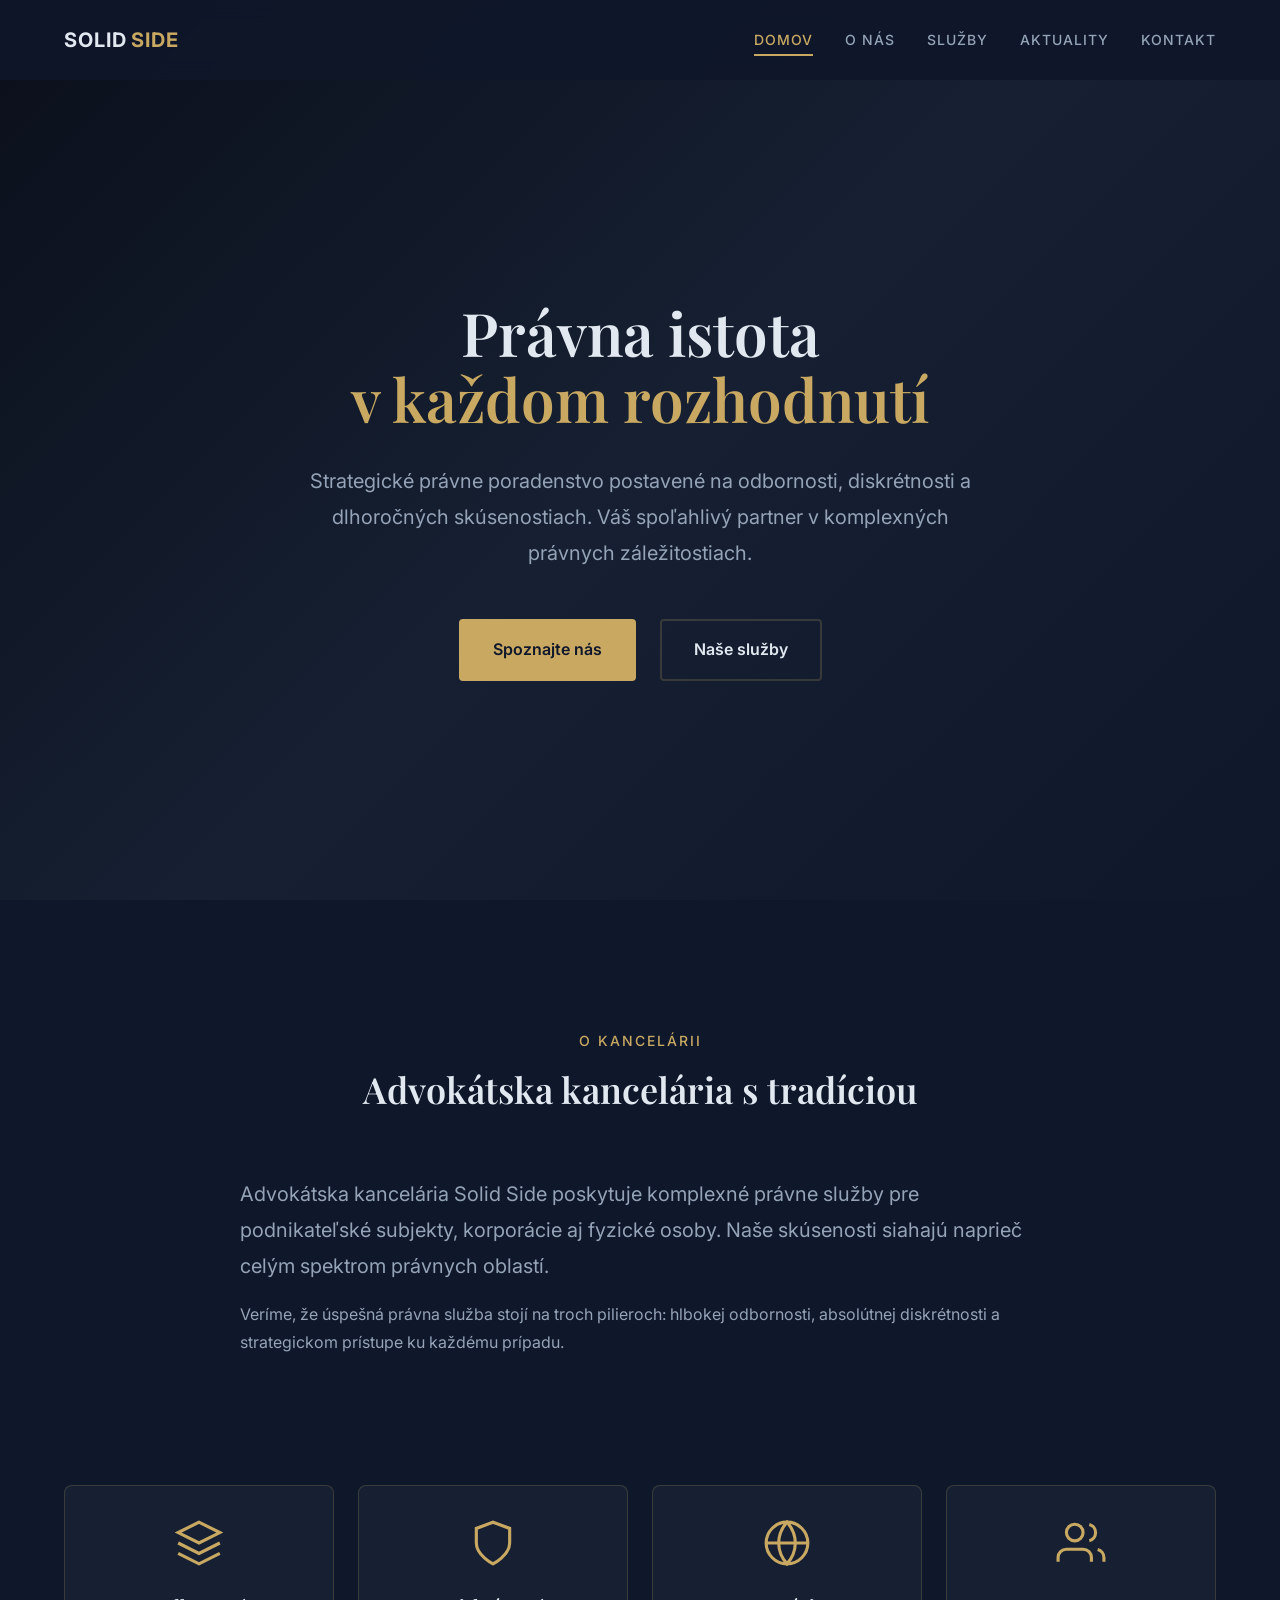
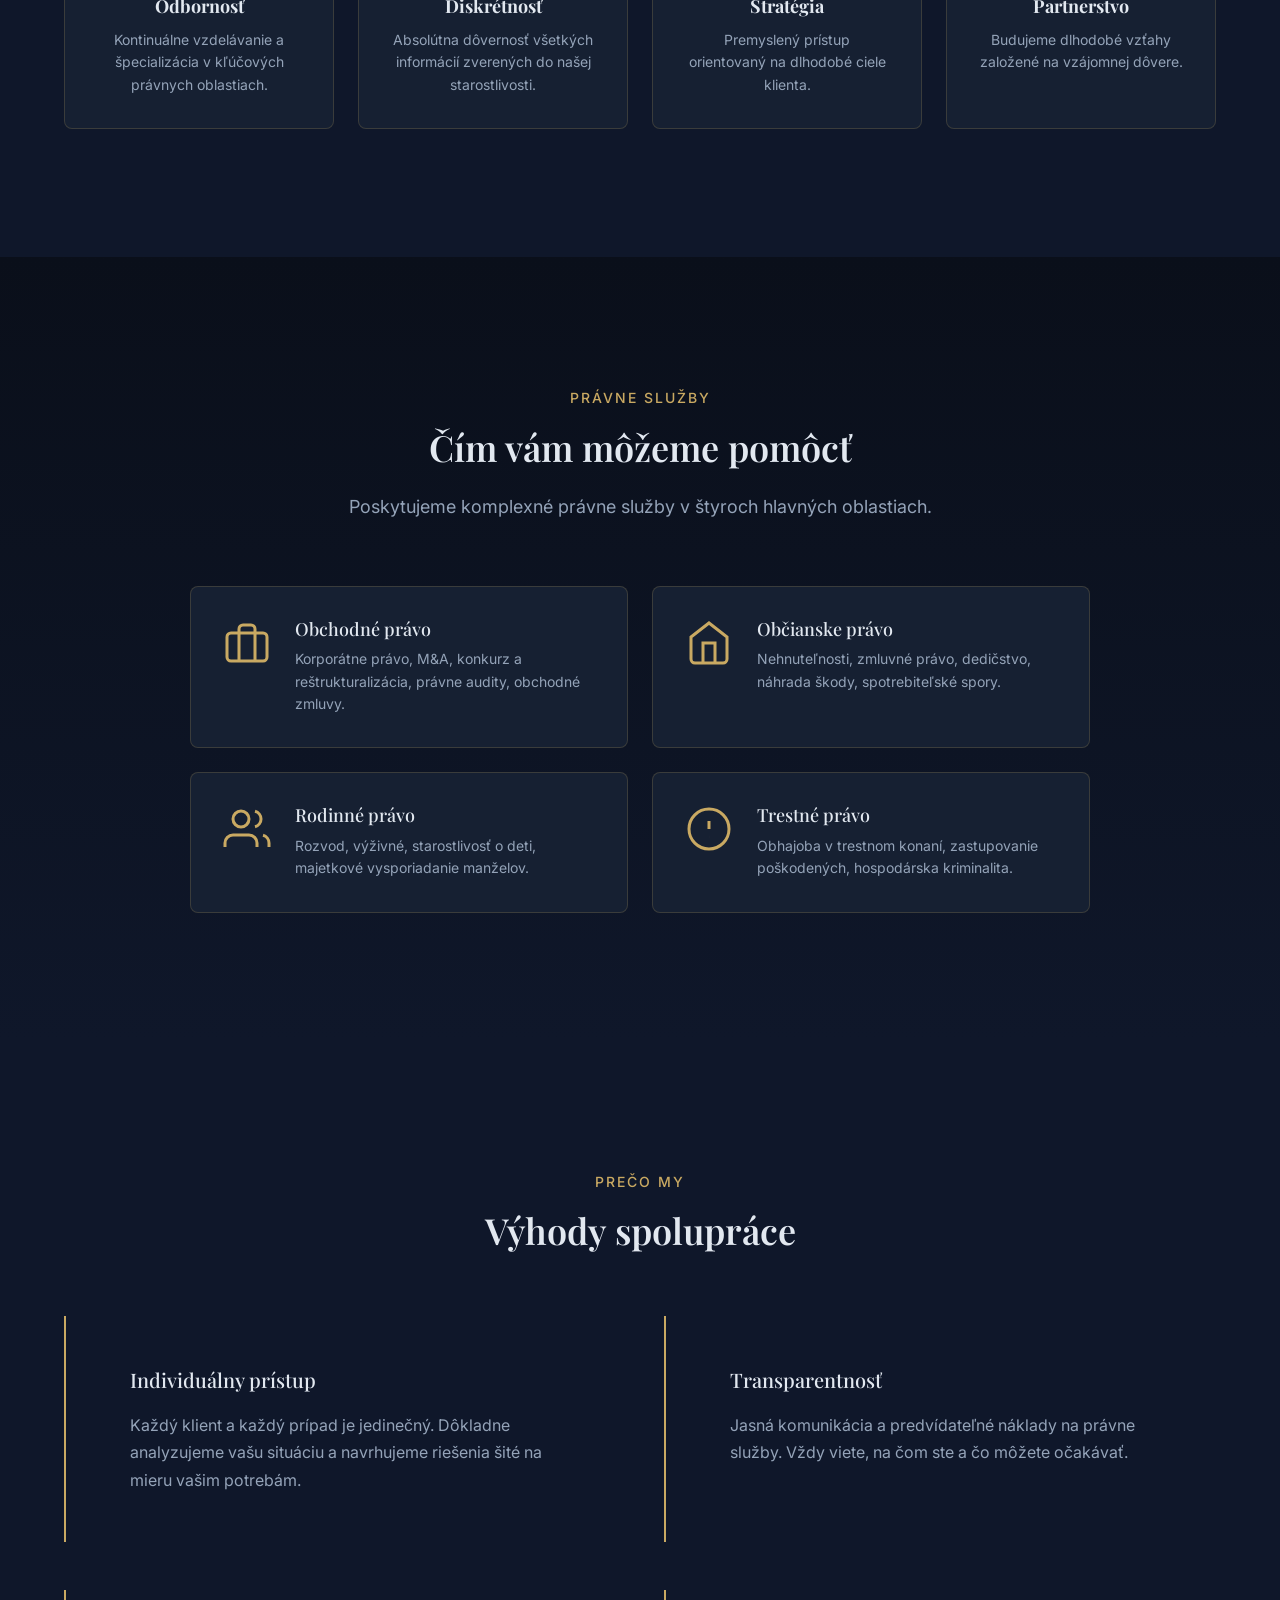
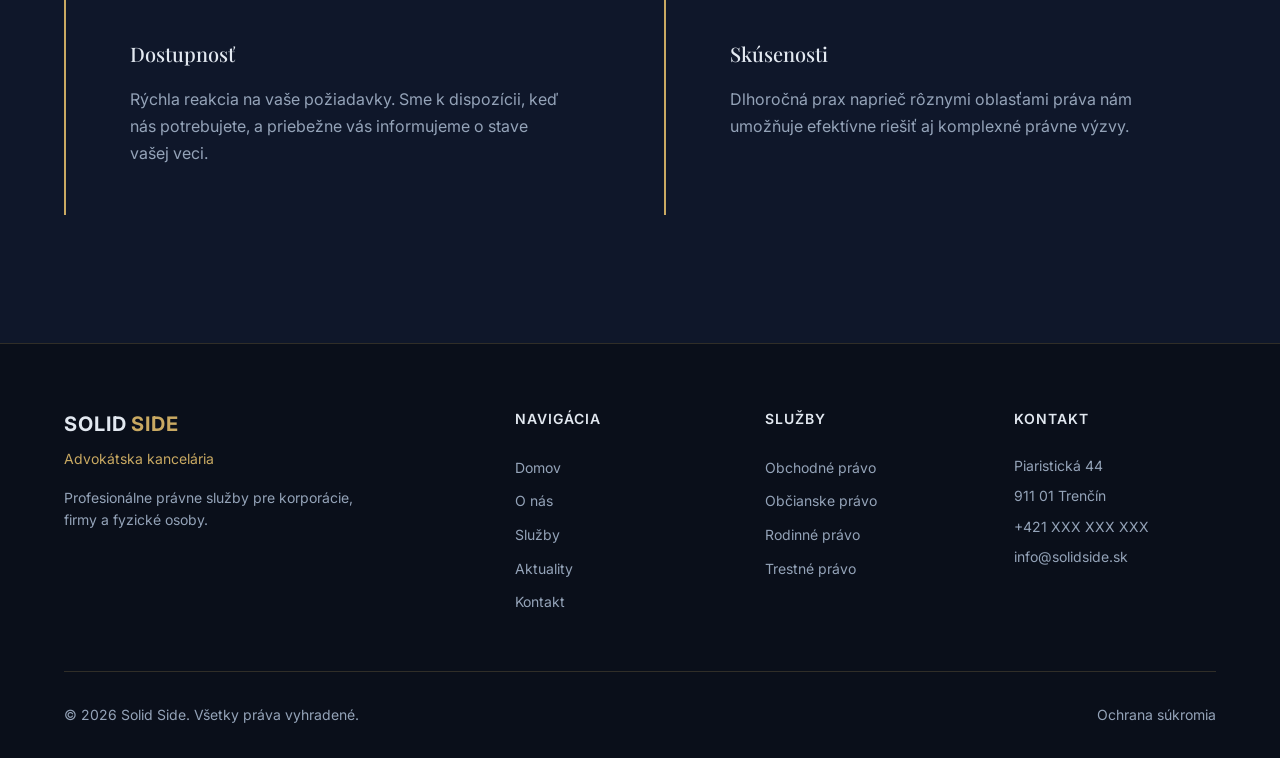
==== sk/index.html @ 6494436d "popis zmeny" ====
<!DOCTYPE html>
<html lang="sk">
<head>
    <meta charset="UTF-8">
    <meta name="viewport" content="width=device-width, initial-scale=1.0">
    <meta name="description" content="Solid Side - Advokátska kancelária v Trenčíne. Komplexné právne služby pre korporácie, firmy a fyzické osoby.">
    <meta name="keywords" content="advokát Trenčín, advokátska kancelária, právne služby, korporátne právo, obchodné právo">
    <title>Solid Side | Advokátska kancelária Trenčín</title>
    
    <link rel="preconnect" href="https://fonts.googleapis.com">
    <link rel="preconnect" href="https://fonts.gstatic.com" crossorigin>
    <link href="https://fonts.googleapis.com/css2?family=Inter:wght@300;400;500;600;700&family=Playfair+Display:wght@400;500;600;700&display=swap" rel="stylesheet">
    <link rel="stylesheet" href="../style.css">
</head>
<body>
    <!-- HEADER -->
    <header class="header" id="header">
        <nav class="nav container">
            <a href="index.html" class="nav__logo">
                <span class="logo__text">SOLID</span>
                <span class="logo__text logo__text--accent">SIDE</span>
            </a>
            
            <ul class="nav__menu" id="nav-menu">
                <li class="nav__item"><a href="index.html" class="nav__link active">Domov</a></li>
                <li class="nav__item"><a href="o-nas.html" class="nav__link">O nás</a></li>
                <li class="nav__item"><a href="sluzby.html" class="nav__link">Služby</a></li>
                <li class="nav__item"><a href="aktuality.html" class="nav__link">Aktuality</a></li>
                <li class="nav__item"><a href="kontakt.html" class="nav__link">Kontakt</a></li>
            </ul>
            
            <div class="nav__toggle" id="nav-toggle">
                <span class="nav__toggle-line"></span>
                <span class="nav__toggle-line"></span>
                <span class="nav__toggle-line"></span>
            </div>
        </nav>
    </header>

    <!-- HERO -->
    <section class="hero">
        <div class="hero__background"></div>
        <div class="hero__content container">
            <div class="fade-in">
                <h1 class="hero__title">
                    <span class="hero__title-line">Právna istota</span>
                    <span class="hero__title-line hero__title-line--accent">v každom rozhodnutí</span>
                </h1>
                <p class="hero__subtitle">
                    Strategické právne poradenstvo postavené na odbornosti, diskrétnosti a dlhoročných skúsenostiach. Váš spoľahlivý partner v komplexných právnych záležitostiach.
                </p>
                <div class="hero__cta">
                    <a href="o-nas.html" class="btn btn--primary">Spoznajte nás</a>
                    <a href="sluzby.html" class="btn btn--outline">Naše služby</a>
                </div>
            </div>
        </div>
    </section>

    <!-- O NÁS - KRÁTKO -->
    <section class="section">
        <div class="container">
            <div class="section__header fade-in">
                <span class="section__label">O kancelárii</span>
                <h2 class="section__title">Advokátska kancelária s tradíciou</h2>
            </div>
            
            <div class="about-intro__content">
                <div class="about-intro__text fade-in">
                    <p class="about-intro__lead">
                        Advokátska kancelária Solid Side poskytuje komplexné právne služby pre podnikateľské subjekty, korporácie aj fyzické osoby. Naše skúsenosti siahajú naprieč celým spektrom právnych oblastí.
                    </p>
                    <p>
                        Veríme, že úspešná právna služba stojí na troch pilieroch: hlbokej odbornosti, absolútnej diskrétnosti a strategickom prístupe ku každému prípadu.
                    </p>
                </div>
                
                <div class="about-intro__values fade-in">
                    <div class="value-card">
                        <div class="value-card__icon">
                            <svg xmlns="http://www.w3.org/2000/svg" viewBox="0 0 24 24" fill="none" stroke="currentColor" stroke-width="1.5">
                                <path d="M12 2L2 7l10 5 10-5-10-5zM2 17l10 5 10-5M2 12l10 5 10-5"/>
                            </svg>
                        </div>
                        <h3 class="value-card__title">Odbornosť</h3>
                        <p class="value-card__text">Kontinuálne vzdelávanie a špecializácia v kľúčových právnych oblastiach.</p>
                    </div>
                    
                    <div class="value-card">
                        <div class="value-card__icon">
                            <svg xmlns="http://www.w3.org/2000/svg" viewBox="0 0 24 24" fill="none" stroke="currentColor" stroke-width="1.5">
                                <path d="M12 22s8-4 8-10V5l-8-3-8 3v7c0 6 8 10 8 10z"/>
                            </svg>
                        </div>
                        <h3 class="value-card__title">Diskrétnosť</h3>
                        <p class="value-card__text">Absolútna dôvernosť všetkých informácií zverených do našej starostlivosti.</p>
                    </div>
                    
                    <div class="value-card">
                        <div class="value-card__icon">
                            <svg xmlns="http://www.w3.org/2000/svg" viewBox="0 0 24 24" fill="none" stroke="currentColor" stroke-width="1.5">
                                <circle cx="12" cy="12" r="10"/>
                                <path d="M2 12h20M12 2a15.3 15.3 0 0 1 4 10 15.3 15.3 0 0 1-4 10 15.3 15.3 0 0 1-4-10 15.3 15.3 0 0 1 4-10z"/>
                            </svg>
                        </div>
                        <h3 class="value-card__title">Stratégia</h3>
                        <p class="value-card__text">Premyslený prístup orientovaný na dlhodobé ciele klienta.</p>
                    </div>
                    
                    <div class="value-card">
                        <div class="value-card__icon">
                            <svg xmlns="http://www.w3.org/2000/svg" viewBox="0 0 24 24" fill="none" stroke="currentColor" stroke-width="1.5">
                                <path d="M17 21v-2a4 4 0 0 0-4-4H5a4 4 0 0 0-4 4v2"/>
                                <circle cx="9" cy="7" r="4"/>
                                <path d="M23 21v-2a4 4 0 0 0-3-3.87M16 3.13a4 4 0 0 1 0 7.75"/>
                            </svg>
                        </div>
                        <h3 class="value-card__title">Partnerstvo</h3>
                        <p class="value-card__text">Budujeme dlhodobé vzťahy založené na vzájomnej dôvere.</p>
                    </div>
                </div>
            </div>
        </div>
    </section>

    <!-- SLUŽBY - PREHĽAD -->
    <section class="section section--dark">
        <div class="container">
            <div class="section__header fade-in">
                <span class="section__label">Právne služby</span>
                <h2 class="section__title">Čím vám môžeme pomôcť</h2>
                <p class="section__description">Poskytujeme komplexné právne služby v štyroch hlavných oblastiach.</p>
            </div>
            
            <div class="services-overview__grid fade-in">
                <a href="sluzby.html" class="service-overview-card">
                    <div class="service-overview-card__icon">
                        <svg xmlns="http://www.w3.org/2000/svg" viewBox="0 0 24 24" fill="none" stroke="currentColor" stroke-width="1.5">
                            <rect x="2" y="7" width="20" height="14" rx="2" ry="2"/>
                            <path d="M16 21V5a2 2 0 0 0-2-2h-4a2 2 0 0 0-2 2v16"/>
                        </svg>
                    </div>
                    <div>
                        <h3 class="service-overview-card__title">Obchodné právo</h3>
                        <p class="service-overview-card__text">Korporátne právo, M&A, konkurz a reštrukturalizácia, právne audity, obchodné zmluvy.</p>
                    </div>
                </a>
                
                <a href="sluzby.html" class="service-overview-card">
                    <div class="service-overview-card__icon">
                        <svg xmlns="http://www.w3.org/2000/svg" viewBox="0 0 24 24" fill="none" stroke="currentColor" stroke-width="1.5">
                            <path d="M3 9l9-7 9 7v11a2 2 0 0 1-2 2H5a2 2 0 0 1-2-2z"/>
                            <polyline points="9,22 9,12 15,12 15,22"/>
                        </svg>
                    </div>
                    <div>
                        <h3 class="service-overview-card__title">Občianske právo</h3>
                        <p class="service-overview-card__text">Nehnuteľnosti, zmluvné právo, dedičstvo, náhrada škody, spotrebiteľské spory.</p>
                    </div>
                </a>
                
                <a href="sluzby.html" class="service-overview-card">
                    <div class="service-overview-card__icon">
                        <svg xmlns="http://www.w3.org/2000/svg" viewBox="0 0 24 24" fill="none" stroke="currentColor" stroke-width="1.5">
                            <path d="M17 21v-2a4 4 0 0 0-4-4H5a4 4 0 0 0-4 4v2"/>
                            <circle cx="9" cy="7" r="4"/>
                            <path d="M23 21v-2a4 4 0 0 0-3-3.87M16 3.13a4 4 0 0 1 0 7.75"/>
                        </svg>
                    </div>
                    <div>
                        <h3 class="service-overview-card__title">Rodinné právo</h3>
                        <p class="service-overview-card__text">Rozvod, výživné, starostlivosť o deti, majetkové vysporiadanie manželov.</p>
                    </div>
                </a>
                
                <a href="sluzby.html" class="service-overview-card">
                    <div class="service-overview-card__icon">
                        <svg xmlns="http://www.w3.org/2000/svg" viewBox="0 0 24 24" fill="none" stroke="currentColor" stroke-width="1.5">
                            <circle cx="12" cy="12" r="10"/>
                            <line x1="12" y1="8" x2="12" y2="12"/>
                            <line x1="12" y1="16" x2="12.01" y2="16"/>
                        </svg>
                    </div>
                    <div>
                        <h3 class="service-overview-card__title">Trestné právo</h3>
                        <p class="service-overview-card__text">Obhajoba v trestnom konaní, zastupovanie poškodených, hospodárska kriminalita.</p>
                    </div>
                </a>
            </div>
        </div>
    </section>

    <!-- VÝHODY -->
    <section class="section">
        <div class="container">
            <div class="section__header fade-in">
                <span class="section__label">Prečo my</span>
                <h2 class="section__title">Výhody spolupráce</h2>
            </div>
            
            <div class="benefits__grid fade-in">
                <div class="benefit-item">
                    <h3 class="benefit-item__title">Individuálny prístup</h3>
                    <p class="benefit-item__text">Každý klient a každý prípad je jedinečný. Dôkladne analyzujeme vašu situáciu a navrhujeme riešenia šité na mieru vašim potrebám.</p>
                </div>
                
                <div class="benefit-item">
                    <h3 class="benefit-item__title">Transparentnosť</h3>
                    <p class="benefit-item__text">Jasná komunikácia a predvídateľné náklady na právne služby. Vždy viete, na čom ste a čo môžete očakávať.</p>
                </div>
                
                <div class="benefit-item">
                    <h3 class="benefit-item__title">Dostupnosť</h3>
                    <p class="benefit-item__text">Rýchla reakcia na vaše požiadavky. Sme k dispozícii, keď nás potrebujete, a priebežne vás informujeme o stave vašej veci.</p>
                </div>
                
                <div class="benefit-item">
                    <h3 class="benefit-item__title">Skúsenosti</h3>
                    <p class="benefit-item__text">Dlhoročná prax naprieč rôznymi oblasťami práva nám umožňuje efektívne riešiť aj komplexné právne výzvy.</p>
                </div>
            </div>
        </div>
    </section>

    <!-- FOOTER -->
    <footer class="footer">
        <div class="container">
            <div class="footer__content">
                <div class="footer__brand">
                    <a href="index.html" class="footer__logo">
                        <span class="logo__text">SOLID</span>
                        <span class="logo__text logo__text--accent">SIDE</span>
                    </a>
                    <p class="footer__tagline">Advokátska kancelária</p>
                    <p class="footer__description">Profesionálne právne služby pre korporácie, firmy a fyzické osoby.</p>
                </div>
                
                <div class="footer__links">
                    <h4 class="footer__title">Navigácia</h4>
                    <ul class="footer__menu">
                        <li><a href="index.html">Domov</a></li>
                        <li><a href="o-nas.html">O nás</a></li>
                        <li><a href="sluzby.html">Služby</a></li>
                        <li><a href="aktuality.html">Aktuality</a></li>
                        <li><a href="kontakt.html">Kontakt</a></li>
                    </ul>
                </div>
                
                <div class="footer__links">
                    <h4 class="footer__title">Služby</h4>
                    <ul class="footer__menu">
                        <li><a href="sluzby.html">Obchodné právo</a></li>
                        <li><a href="sluzby.html">Občianske právo</a></li>
                        <li><a href="sluzby.html">Rodinné právo</a></li>
                        <li><a href="sluzby.html">Trestné právo</a></li>
                    </ul>
                </div>
                
                <div class="footer__contact">
                    <h4 class="footer__title">Kontakt</h4>
                    <p>Piaristická 44</p>
                    <p>911 01 Trenčín</p>
                    <p><a href="tel:+421XXXXXXXXX">+421 XXX XXX XXX</a></p>
                    <p><a href="mailto:info@solidside.sk">info@solidside.sk</a></p>
                </div>
            </div>
            
            <div class="footer__bottom">
                <p class="footer__copyright">&copy; <span id="current-year"></span> Solid Side. Všetky práva vyhradené.</p>
                <div class="footer__legal">
                    <a href="#">Ochrana súkromia</a>
                </div>
            </div>
        </div>
    </footer>

    <!-- BACK TO TOP -->
    <button class="back-to-top" id="back-to-top" aria-label="Späť na začiatok">
        <svg xmlns="http://www.w3.org/2000/svg" viewBox="0 0 24 24" fill="none" stroke="currentColor" stroke-width="2">
            <polyline points="18,15 12,9 6,15"/>
        </svg>
    </button>

    <script src="../script.js"></script>
</body>
</html>
---- style.css ----
/* ========================================
   SOLID SIDE - ADVOKÁTSKA KANCELÁRIA
   Hlavný stylesheet
   ======================================== */

/* ========================================
   CSS VARIABLES
   ======================================== */
:root {
    /* Farby */
    --color-primary: #0f172a;
    --color-secondary: #1e293b;
    --color-accent: #c9a962;
    --color-accent-light: #d4b872;
    --color-accent-dark: #a88c4a;
    
    --color-text: #e2e8f0;
    --color-text-muted: #94a3b8;
    --color-text-dark: #1e293b;
    
    --color-bg-dark: #0a0f1a;
    --color-bg-primary: #0f172a;
    --color-bg-secondary: #1e293b;
    --color-bg-card: #162032;
    
    --color-border: rgba(201, 169, 98, 0.2);
    
    /* Gradienty */
    --gradient-hero: linear-gradient(135deg, #0a0f1a 0%, #162032 50%, #0f172a 100%);
    --gradient-dark: linear-gradient(180deg, var(--color-bg-dark) 0%, var(--color-bg-primary) 100%);
    
    /* Typografia - 2 fonty: serif pre nadpisy, sans-serif pre text */
    --font-primary: 'Inter', -apple-system, BlinkMacSystemFont, sans-serif;
    --font-heading: 'Playfair Display', Georgia, serif;
    
    /* Konzistentná typografia */
    --line-height-tight: 1.2;
    --line-height-normal: 1.6;
    --line-height-relaxed: 1.8;
    --font-weight-normal: 400;
    --font-weight-medium: 500;
    --font-weight-semibold: 600;
    --font-weight-bold: 700;
    
    /* Veľkosti písma */
    --text-xs: 0.75rem;
    --text-sm: 0.875rem;
    --text-base: 1rem;
    --text-lg: 1.125rem;
    --text-xl: 1.25rem;
    --text-2xl: 1.5rem;
    --text-3xl: 1.875rem;
    --text-4xl: 2.25rem;
    --text-5xl: 3rem;
    --text-6xl: 3.75rem;
    
    /* Spacing */
    --space-xs: 0.25rem;
    --space-sm: 0.5rem;
    --space-md: 1rem;
    --space-lg: 1.5rem;
    --space-xl: 2rem;
    --space-2xl: 3rem;
    --space-3xl: 4rem;
    --space-4xl: 6rem;
    --space-5xl: 8rem;
    
    /* Ostatné */
    --border-radius: 4px;
    --border-radius-md: 8px;
    --transition-fast: 0.2s ease;
    --transition-base: 0.3s ease;
    --shadow-md: 0 4px 6px rgba(0, 0, 0, 0.3);
    --shadow-lg: 0 10px 15px rgba(0, 0, 0, 0.4);
    
    /* Layout */
    --container-max: 1200px;
    --header-height: 80px;
}

/* ========================================
   RESET & BASE
   ======================================== */
*, *::before, *::after {
    box-sizing: border-box;
    margin: 0;
    padding: 0;
}

html {
    scroll-behavior: smooth;
    font-size: 16px;
}

body {
    font-family: var(--font-primary);
    font-size: var(--text-base);
    line-height: var(--line-height-normal);
    font-weight: var(--font-weight-normal);
    color: var(--color-text);
    background-color: var(--color-bg-primary);
    -webkit-font-smoothing: antialiased;
}

::selection {
    background-color: var(--color-accent);
    color: var(--color-primary);
}

a {
    color: var(--color-accent);
    text-decoration: none;
    transition: color var(--transition-fast);
}

a:hover {
    color: var(--color-accent-light);
}

img {
    max-width: 100%;
    height: auto;
    display: block;
}

ul, ol {
    list-style: none;
}

button {
    font-family: inherit;
    cursor: pointer;
    border: none;
    background: none;
}

input, textarea, select {
    font-family: inherit;
    font-size: inherit;
}

/* ========================================
   UTILITIES
   ======================================== */
.container {
    max-width: var(--container-max);
    margin: 0 auto;
    padding: 0 var(--space-lg);
}

.section {
    padding: var(--space-5xl) 0;
}

.section--dark {
    background: var(--gradient-dark);
}

.section__header {
    text-align: center;
    margin-bottom: var(--space-3xl);
}

.section__label {
    display: inline-block;
    font-family: var(--font-primary);
    font-size: var(--text-sm);
    font-weight: var(--font-weight-medium);
    text-transform: uppercase;
    letter-spacing: 2px;
    color: var(--color-accent);
    margin-bottom: var(--space-md);
}

.section__title {
    font-family: var(--font-heading);
    font-size: var(--text-4xl);
    font-weight: var(--font-weight-semibold);
    color: var(--color-text);
    margin-bottom: var(--space-lg);
    line-height: var(--line-height-tight);
}

.section__description {
    font-family: var(--font-primary);
    font-size: var(--text-lg);
    color: var(--color-text-muted);
    max-width: 600px;
    margin: 0 auto;
    line-height: var(--line-height-normal);
}

/* Fade animácie */
.fade-in {
    opacity: 0;
    transform: translateY(20px);
    transition: opacity 0.6s ease, transform 0.6s ease;
}

.fade-in.visible {
    opacity: 1;
    transform: translateY(0);
}

/* ========================================
   TLAČIDLÁ - OPRAVENÉ
   ======================================== */
.btn {
    display: inline-flex;
    align-items: center;
    justify-content: center;
    gap: var(--space-sm);
    padding: var(--space-md) var(--space-xl);
    font-size: var(--text-base);
    font-weight: 600;
    border-radius: var(--border-radius);
    transition: background-color var(--transition-base), border-color var(--transition-base), box-shadow var(--transition-base);
    cursor: pointer;
    text-decoration: none;
}

.btn--primary {
    background-color: var(--color-accent);
    color: var(--color-primary);
    border: 2px solid var(--color-accent);
}

.btn--primary:hover {
    background-color: var(--color-accent-light);
    border-color: var(--color-accent-light);
    color: var(--color-primary);
    box-shadow: 0 4px 20px rgba(201, 169, 98, 0.3);
}

.btn--outline {
    background: transparent;
    color: var(--color-text);
    border: 2px solid var(--color-border);
}

.btn--outline:hover {
    border-color: var(--color-accent);
    color: var(--color-accent);
}

.btn--full {
    width: 100%;
}

.btn svg {
    width: 18px;
    height: 18px;
}

/* ========================================
   HEADER & NAVIGÁCIA
   ======================================== */
.header {
    position: fixed;
    top: 0;
    left: 0;
    width: 100%;
    height: var(--header-height);
    z-index: 1000;
    transition: all var(--transition-base);
    background: rgba(15, 23, 42, 0.95);
    backdrop-filter: blur(10px);
}

.header.scrolled {
    box-shadow: var(--shadow-md);
}

.nav {
    display: flex;
    align-items: center;
    justify-content: space-between;
    height: 100%;
}

.nav__logo {
    display: flex;
    align-items: center;
    gap: var(--space-xs);
    font-size: var(--text-xl);
    font-weight: 700;
    letter-spacing: 1px;
}

.logo__text {
    color: var(--color-text);
}

.logo__text--accent {
    color: var(--color-accent);
}

.nav__menu {
    display: flex;
    align-items: center;
    gap: var(--space-xl);
}

.nav__link {
    position: relative;
    font-size: var(--text-sm);
    font-weight: 500;
    color: var(--color-text-muted);
    text-transform: uppercase;
    letter-spacing: 1px;
    padding: var(--space-sm) 0;
    transition: color var(--transition-fast);
}

.nav__link::after {
    content: '';
    position: absolute;
    bottom: 0;
    left: 0;
    width: 0;
    height: 2px;
    background: var(--color-accent);
    transition: width var(--transition-base);
}

.nav__link:hover,
.nav__link.active {
    color: var(--color-accent);
}

.nav__link:hover::after,
.nav__link.active::after {
    width: 100%;
}

/* Jazykový prepínač */
.lang-switcher {
    display: flex;
    gap: var(--space-xs);
}

.lang-btn {
    padding: var(--space-xs) var(--space-sm);
    font-size: var(--text-xs);
    font-weight: 500;
    color: var(--color-text-muted);
    background: transparent;
    border: 1px solid transparent;
    border-radius: var(--border-radius);
    transition: all var(--transition-fast);
    text-decoration: none;
}

.lang-btn:hover {
    color: var(--color-text);
    border-color: var(--color-border);
}

.lang-btn.active {
    color: var(--color-accent);
    border-color: var(--color-accent);
}

/* Hamburger menu */
.nav__toggle {
    display: none;
    flex-direction: column;
    gap: 5px;
    cursor: pointer;
    padding: var(--space-sm);
}

.nav__toggle-line {
    width: 24px;
    height: 2px;
    background: var(--color-text);
    transition: all var(--transition-base);
}

/* ========================================
   HERO SEKCIA
   ======================================== */
.hero {
    position: relative;
    min-height: 100vh;
    display: flex;
    align-items: center;
    justify-content: center;
    overflow: hidden;
    padding-top: var(--header-height);
}

.hero__background {
    position: absolute;
    top: 0;
    left: 0;
    width: 100%;
    height: 100%;
    z-index: 0;
    background: var(--gradient-hero);
}

.hero__content {
    position: relative;
    z-index: 1;
    text-align: center;
    max-width: 900px;
    padding: var(--space-xl);
}

.hero__title {
    font-family: var(--font-heading);
    font-size: var(--text-6xl);
    font-weight: 600;
    line-height: 1.1;
    margin-bottom: var(--space-xl);
}

.hero__title-line {
    display: block;
}

.hero__title-line--accent {
    color: var(--color-accent);
}

.hero__subtitle {
    font-size: var(--text-xl);
    color: var(--color-text-muted);
    max-width: 700px;
    margin: 0 auto var(--space-2xl);
    line-height: 1.8;
}

.hero__cta {
    display: flex;
    gap: var(--space-lg);
    justify-content: center;
    flex-wrap: wrap;
}

/* ========================================
   PAGE HERO (pre podstránky)
   ======================================== */
.page-hero {
    padding: calc(var(--header-height) + var(--space-3xl)) 0 var(--space-3xl);
    background: var(--gradient-hero);
    text-align: center;
}

.page-hero__title {
    font-family: var(--font-heading);
    font-size: var(--text-4xl);
    font-weight: 600;
    color: var(--color-text);
    margin-bottom: var(--space-md);
}

.page-hero__subtitle {
    font-size: var(--text-lg);
    color: var(--color-text-muted);
    max-width: 600px;
    margin: 0 auto;
}

/* ========================================
   O NÁS
   ======================================== */
.about-intro__content {
    display: grid;
    grid-template-columns: 1fr;
    gap: var(--space-3xl);
}

.about-intro__text {
    max-width: 800px;
    margin: 0 auto;
}

.about-intro__lead {
    font-size: var(--text-xl);
    color: var(--color-text);
    margin-bottom: var(--space-lg);
    line-height: 1.8;
}

.about-intro__text p {
    color: var(--color-text-muted);
    margin-bottom: var(--space-md);
    line-height: 1.8;
}

.about-intro__values {
    display: grid;
    grid-template-columns: repeat(4, 1fr);
    gap: var(--space-lg);
    margin-top: var(--space-2xl);
}

.value-card {
    background: var(--color-bg-card);
    padding: var(--space-xl);
    border-radius: var(--border-radius-md);
    border: 1px solid var(--color-border);
    text-align: center;
    transition: border-color var(--transition-base);
}

.value-card:hover {
    border-color: var(--color-accent);
}

.value-card__icon {
    width: 50px;
    height: 50px;
    margin: 0 auto var(--space-lg);
    color: var(--color-accent);
}

.value-card__icon svg {
    width: 100%;
    height: 100%;
}

.value-card__title {
    font-family: var(--font-heading);
    font-size: var(--text-lg);
    color: var(--color-text);
    margin-bottom: var(--space-sm);
}

.value-card__text {
    font-size: var(--text-sm);
    color: var(--color-text-muted);
    line-height: 1.6;
}

/* ========================================
   TÍM
   ======================================== */
.team__content {
    max-width: 900px;
    margin: 0 auto;
}

.team__profile {
    display: grid;
    grid-template-columns: 250px 1fr;
    gap: var(--space-2xl);
    align-items: start;
}

.team__image-placeholder {
    width: 250px;
    height: 300px;
    background: var(--color-bg-card);
    border: 1px solid var(--color-border);
    border-radius: var(--border-radius-md);
    display: flex;
    align-items: center;
    justify-content: center;
    color: var(--color-text-muted);
}

.team__image-placeholder svg {
    width: 80px;
    height: 80px;
    opacity: 0.5;
}

.team__name {
    font-family: var(--font-heading);
    font-size: var(--text-2xl);
    color: var(--color-text);
    margin-bottom: var(--space-xs);
}

.team__position {
    font-size: var(--text-base);
    color: var(--color-accent);
    margin-bottom: var(--space-lg);
}

.team__bio {
    color: var(--color-text-muted);
    line-height: 1.8;
    margin-bottom: var(--space-md);
}

.team__expertise {
    display: flex;
    flex-wrap: wrap;
    gap: var(--space-sm);
    margin-top: var(--space-lg);
}

.team__tag {
    padding: var(--space-xs) var(--space-md);
    font-size: var(--text-sm);
    color: var(--color-accent);
    background: rgba(201, 169, 98, 0.1);
    border: 1px solid var(--color-border);
    border-radius: var(--border-radius);
}

/* ========================================
   SLUŽBY - PREHĽAD NA HOMEPAGE
   ======================================== */
.services-overview__grid {
    display: grid;
    grid-template-columns: repeat(2, 1fr);
    gap: var(--space-lg);
    max-width: 900px;
    margin: 0 auto;
}

.service-overview-card {
    display: flex;
    align-items: flex-start;
    gap: var(--space-lg);
    padding: var(--space-xl);
    background: var(--color-bg-card);
    border: 1px solid var(--color-border);
    border-radius: var(--border-radius-md);
    transition: border-color var(--transition-base);
}

.service-overview-card:hover {
    border-color: var(--color-accent);
}

.service-overview-card__icon {
    width: 48px;
    height: 48px;
    flex-shrink: 0;
    color: var(--color-accent);
}

.service-overview-card__icon svg {
    width: 100%;
    height: 100%;
}

.service-overview-card__title {
    font-family: var(--font-heading);
    font-size: var(--text-lg);
    font-weight: var(--font-weight-medium);
    color: var(--color-text);
    margin-bottom: var(--space-sm);
    line-height: var(--line-height-tight);
}

.service-overview-card__text {
    font-family: var(--font-primary);
    font-size: var(--text-sm);
    color: var(--color-text-muted);
    line-height: var(--line-height-normal);
}

/* ========================================
   SLUŽBY - ACCORDION
   ======================================== */
.services-accordion {
    max-width: 900px;
    margin: 0 auto;
}

.accordion-category {
    margin-bottom: var(--space-md);
    border: 1px solid var(--color-border);
    border-radius: var(--border-radius-md);
    overflow: hidden;
    box-sizing: border-box;
}

.accordion-category__header {
    display: flex;
    align-items: center;
    justify-content: space-between;
    padding: var(--space-lg) var(--space-xl);
    background: var(--color-bg-card);
    cursor: pointer;
    transition: background var(--transition-base);
    user-select: none;
    box-sizing: border-box;
}

.accordion-category__header:hover {
    background: var(--color-bg-secondary);
}

.accordion-category__title {
    font-family: var(--font-heading);
    font-size: var(--text-2xl);
    font-weight: var(--font-weight-medium);
    color: var(--color-text);
    line-height: var(--line-height-tight);
}

.accordion-category__icon {
    width: 24px;
    height: 24px;
    color: var(--color-accent);
    transition: transform var(--transition-base);
}

.accordion-category.active .accordion-category__icon {
    transform: rotate(180deg);
}

.accordion-category__content {
    max-height: 0;
    overflow: hidden;
    transition: max-height 0.5s ease-out;
    box-sizing: border-box;
}

.accordion-category.active .accordion-category__content {
    max-height: 5000px;
    transition: max-height 0.5s ease-in;
}

.accordion-category__inner {
    padding: var(--space-xl);
    background: var(--color-bg-primary);
    border-top: 1px solid var(--color-border);
    box-sizing: border-box;
}

/* Služby v accordione */
.service-item {
    margin-bottom: var(--space-md);
    background: var(--color-bg-card);
    border-radius: var(--border-radius);
    border: 1px solid var(--color-border);
    overflow: hidden;
    box-sizing: border-box;
}

.service-item:last-child {
    margin-bottom: 0;
}

.service-item__header {
    display: flex;
    align-items: center;
    justify-content: space-between;
    padding: var(--space-lg);
    cursor: pointer;
    user-select: none;
    transition: background var(--transition-base);
    box-sizing: border-box;
}

.service-item__header:hover {
    background: var(--color-bg-secondary);
}

.service-item__icon {
    width: 20px;
    height: 20px;
    color: var(--color-accent);
    transition: transform var(--transition-base);
    flex-shrink: 0;
}

.service-item.active .service-item__icon {
    transform: rotate(180deg);
}

.service-item__content {
    max-height: 0;
    overflow: hidden;
    transition: max-height 0.4s ease-out;
    box-sizing: border-box;
}

.service-item.active .service-item__content {
    max-height: 2000px;
    transition: max-height 0.4s ease-in;
}

.service-item__body {
    margin: var(--space-md);
    padding: var(--space-xl);
    background: var(--color-bg-dark);
    border: 1px solid var(--color-border);
    border-radius: var(--border-radius-md);
    box-shadow: inset 0 2px 8px rgba(0, 0, 0, 0.2);
    box-sizing: border-box;
    overflow: hidden;
    word-wrap: break-word;
    overflow-wrap: break-word;
}

.service-item__title {
    font-family: var(--font-heading);
    font-size: var(--text-xl);
    font-weight: var(--font-weight-medium);
    color: var(--color-accent);
    margin-bottom: 0;
    line-height: var(--line-height-tight);
}

.service-item__description {
    font-family: var(--font-primary);
    font-size: var(--text-base);
    color: var(--color-text);
    margin-bottom: var(--space-lg);
    line-height: var(--line-height-relaxed);
}

.service-item__section {
    margin-top: var(--space-lg);
    padding-top: var(--space-lg);
    border-top: 1px solid rgba(201, 169, 98, 0.1);
}

.service-item__section:first-of-type {
    margin-top: 0;
    padding-top: 0;
    border-top: none;
}

.service-item__section-title {
    font-family: var(--font-primary);
    font-size: var(--text-sm);
    font-weight: var(--font-weight-semibold);
    color: var(--color-accent);
    margin-bottom: var(--space-md);
    text-transform: uppercase;
    letter-spacing: 1.5px;
}

.service-item__list {
    padding-left: var(--space-md);
    list-style: none;
}

.service-item__list li {
    position: relative;
    padding-left: var(--space-lg);
    margin-bottom: var(--space-sm);
    color: var(--color-text-muted);
    font-family: var(--font-primary);
    font-size: var(--text-sm);
    line-height: var(--line-height-normal);
}

.service-item__list li::before {
    content: '';
    position: absolute;
    left: 0;
    top: 8px;
    width: 4px;
    height: 4px;
    background: var(--color-accent);
    border-radius: 50%;
}

/* ========================================
   VÝHODY
   ======================================== */
.benefits__grid {
    display: grid;
    grid-template-columns: repeat(2, 1fr);
    gap: var(--space-2xl);
}

.benefit-item {
    position: relative;
    padding: var(--space-2xl) var(--space-2xl) var(--space-2xl) var(--space-3xl);
    border-left: 2px solid var(--color-accent);
    background: transparent;
    transition: background-color var(--transition-base);
}

.benefit-item:hover {
    background: rgba(201, 169, 98, 0.03);
}

.benefit-item__title {
    font-family: var(--font-heading);
    font-size: var(--text-xl);
    font-weight: 500;
    color: var(--color-text);
    margin-bottom: var(--space-md);
}

.benefit-item__text {
    font-size: var(--text-base);
    color: var(--color-text-muted);
    line-height: 1.7;
}

/* ========================================
   AKTUALITY - NEWS GRID
   ======================================== */
.news-grid {
    display: grid;
    grid-template-columns: repeat(3, 1fr);
    gap: var(--space-xl);
}

@media (max-width: 992px) {
    .news-grid {
        grid-template-columns: repeat(2, 1fr);
    }
}

@media (max-width: 576px) {
    .news-grid {
        grid-template-columns: 1fr;
    }
}

/* News Card - Clickable */
.news-card {
    display: block;
    background: var(--color-bg-card);
    border: 1px solid var(--color-border);
    border-radius: var(--border-radius-md);
    padding: var(--space-xl);
    text-decoration: none;
    transition: transform var(--transition-base), box-shadow var(--transition-base), border-color var(--transition-base);
}

.news-card:hover {
    transform: translateY(-4px);
    box-shadow: 0 8px 24px rgba(0, 0, 0, 0.3);
    border-color: var(--color-accent);
}

.news-card__meta {
    display: flex;
    align-items: center;
    gap: var(--space-md);
    margin-bottom: var(--space-md);
}

.news-card__category {
    font-size: var(--text-xs);
    font-weight: 600;
    text-transform: uppercase;
    letter-spacing: 1px;
    color: var(--color-accent);
}

.news-card__date {
    font-size: var(--text-xs);
    color: var(--color-text-muted);
}

.news-card__title {
    font-family: var(--font-heading);
    font-size: var(--text-lg);
    font-weight: 500;
    color: var(--color-text);
    margin-bottom: var(--space-sm);
    line-height: 1.4;
}

.news-card__excerpt {
    font-size: var(--text-sm);
    color: var(--color-text-muted);
    line-height: 1.6;
}

/* ========================================
   ARTICLE DETAIL
   ======================================== */
.article {
    max-width: 800px;
    margin: 0 auto;
}

.article__header {
    margin-bottom: var(--space-2xl);
    padding-bottom: var(--space-xl);
    border-bottom: 1px solid var(--color-border);
}

.article__category {
    display: inline-block;
    font-size: var(--text-xs);
    font-weight: 600;
    text-transform: uppercase;
    letter-spacing: 1px;
    color: var(--color-accent);
    margin-bottom: var(--space-md);
}

.article__title {
    font-family: var(--font-heading);
    font-size: var(--text-4xl);
    font-weight: 600;
    color: var(--color-text);
    line-height: 1.2;
    margin-bottom: var(--space-lg);
}

@media (max-width: 768px) {
    .article__title {
        font-size: var(--text-3xl);
    }
}

.article__meta {
    display: flex;
    align-items: center;
    gap: var(--space-lg);
    font-size: var(--text-sm);
    color: var(--color-text-muted);
}

.article__author {
    font-weight: 500;
    color: var(--color-text);
}

.article__content {
    font-size: var(--text-base);
    line-height: 1.8;
    color: var(--color-text);
}

.article__content p {
    margin-bottom: var(--space-lg);
}

.article__content h2 {
    font-family: var(--font-heading);
    font-size: var(--text-2xl);
    font-weight: 500;
    color: var(--color-text);
    margin-top: var(--space-2xl);
    margin-bottom: var(--space-lg);
}

.article__content h3 {
    font-family: var(--font-heading);
    font-size: var(--text-xl);
    font-weight: 500;
    color: var(--color-text);
    margin-top: var(--space-xl);
    margin-bottom: var(--space-md);
}

.article__content ul,
.article__content ol {
    margin-bottom: var(--space-lg);
    padding-left: var(--space-xl);
}

.article__content li {
    margin-bottom: var(--space-sm);
}

.article__content strong {
    color: var(--color-text);
    font-weight: 600;
}

.article__footer {
    margin-top: var(--space-3xl);
    padding-top: var(--space-xl);
    border-top: 1px solid var(--color-border);
}

.btn--back {
    display: inline-flex;
    align-items: center;
    gap: var(--space-sm);
    font-size: var(--text-sm);
    font-weight: 500;
    color: var(--color-accent);
    text-decoration: none;
    transition: color var(--transition-fast);
}

.btn--back:hover {
    color: var(--color-accent-light);
}

.btn--back svg {
    width: 16px;
    height: 16px;
}

/* ========================================
   KONTAKT
   ======================================== */
.contact__wrapper {
    display: grid;
    grid-template-columns: 1fr 1.2fr;
    gap: var(--space-3xl);
}

.contact__info-column {
    display: flex;
    flex-direction: column;
    gap: var(--space-lg);
}

.contact__image {
    border-radius: var(--border-radius-md);
    overflow: hidden;
}

.contact__image img {
    width: 100%;
    height: 280px;
    object-fit: cover;
    display: block;
}

.contact__card {
    background: var(--color-bg-card);
    padding: var(--space-xl);
    border: 1px solid var(--color-border);
    border-radius: var(--border-radius-md);
}

.contact__item {
    display: flex;
    align-items: flex-start;
    gap: var(--space-md);
    margin-bottom: var(--space-lg);
}

.contact__item:last-of-type {
    margin-bottom: 0;
}

.contact__item svg {
    width: 22px;
    height: 22px;
    flex-shrink: 0;
    color: var(--color-accent);
    margin-top: 2px;
}

.contact__item p {
    color: var(--color-text-muted);
    font-size: var(--text-base);
    line-height: 1.5;
    margin: 0;
}

.contact__item p strong {
    color: var(--color-text);
    font-weight: 600;
}

.contact__item a {
    color: var(--color-text-muted);
    transition: color var(--transition-fast);
}

.contact__item a:hover {
    color: var(--color-accent);
}

.contact__hours {
    margin-top: var(--space-lg);
    padding-top: var(--space-lg);
    border-top: 1px solid var(--color-border);
}

.contact__hours h4 {
    font-family: var(--font-heading);
    font-size: var(--text-base);
    font-weight: 600;
    color: var(--color-text);
    margin-bottom: var(--space-sm);
}

.contact__hours p {
    font-size: var(--text-sm);
    color: var(--color-text-muted);
}

/* Formulár */
.contact__form-wrapper {
    background: var(--color-bg-card);
    padding: var(--space-2xl);
    border: 1px solid var(--color-border);
    border-radius: var(--border-radius-md);
}

.contact__form-title {
    font-family: var(--font-heading);
    font-size: var(--text-2xl);
    color: var(--color-text);
    margin-bottom: var(--space-sm);
}

.contact__form-desc {
    font-size: var(--text-base);
    color: var(--color-text-muted);
    margin-bottom: var(--space-xl);
}

.form__group {
    margin-bottom: var(--space-lg);
}

.form__row {
    display: grid;
    grid-template-columns: 1fr 1fr;
    gap: var(--space-lg);
}

.form__label {
    display: block;
    font-size: var(--text-sm);
    font-weight: 500;
    color: var(--color-text);
    margin-bottom: var(--space-sm);
}

.form__input {
    width: 100%;
    padding: var(--space-md);
    font-family: var(--font-text);
    font-size: var(--text-base);
    color: var(--color-text);
    background: var(--color-bg-secondary);
    border: 1px solid var(--color-border);
    border-radius: var(--border-radius);
    transition: border-color var(--transition-fast), box-shadow var(--transition-fast);
}

.form__input:focus {
    outline: none;
    border-color: var(--color-accent);
    box-shadow: 0 0 0 3px rgba(201, 169, 98, 0.1);
}

.form__input::placeholder {
    color: var(--color-text-muted);
}

.form__textarea {
    resize: vertical;
    min-height: 140px;
}

.form__select {
    appearance: none;
    background-image: url("data:image/svg+xml,%3Csvg xmlns='http://www.w3.org/2000/svg' width='24' height='24' viewBox='0 0 24 24' fill='none' stroke='%2394a3b8' stroke-width='2'%3E%3Cpolyline points='6,9 12,15 18,9'/%3E%3C/svg%3E");
    background-repeat: no-repeat;
    background-position: right 12px center;
    background-size: 16px;
    padding-right: 40px;
    cursor: pointer;
}

.form__group--checkbox {
    display: flex;
    gap: var(--space-sm);
    align-items: flex-start;
}

.form__checkbox {
    width: 18px;
    height: 18px;
    margin-top: 2px;
    flex-shrink: 0;
    accent-color: var(--color-accent);
    cursor: pointer;
}

.form__label--checkbox {
    font-size: var(--text-sm);
    color: var(--color-text-muted);
    margin-bottom: 0;
    cursor: pointer;
}

.form__error {
    display: block;
    font-size: var(--text-xs);
    color: #ef4444;
    margin-top: var(--space-xs);
}

.form__input.error {
    border-color: #ef4444;
}

.form__success {
    display: none;
    text-align: center;
    padding: var(--space-xl);
    background: rgba(201, 169, 98, 0.1);
    border-radius: var(--border-radius);
    margin-top: var(--space-lg);
}

.form__success.visible {
    display: block;
}

.form__success svg {
    width: 48px;
    height: 48px;
    color: var(--color-accent);
    margin: 0 auto var(--space-md);
}

.form__success p {
    color: var(--color-text);
}

/* Mapa */
.contact__map {
    border-radius: var(--border-radius-md);
    overflow: hidden;
    border: 1px solid var(--color-border);
}

.contact__map iframe {
    display: block;
    filter: grayscale(80%) contrast(1.1);
    transition: filter var(--transition-base);
}

.contact__map:hover iframe {
    filter: grayscale(30%) contrast(1);
}

/* ========================================
   FOOTER
   ======================================== */
.footer {
    background: var(--color-bg-dark);
    padding: var(--space-3xl) 0 var(--space-xl);
    border-top: 1px solid var(--color-border);
}

.footer__content {
    display: grid;
    grid-template-columns: 2fr 1fr 1fr 1fr;
    gap: var(--space-2xl);
    margin-bottom: var(--space-2xl);
}

.footer__brand {
    max-width: 300px;
}

.footer__logo {
    display: flex;
    align-items: center;
    gap: var(--space-xs);
    font-size: var(--text-xl);
    font-weight: 700;
    letter-spacing: 1px;
    margin-bottom: var(--space-sm);
}

.footer__tagline {
    font-size: var(--text-sm);
    color: var(--color-accent);
    margin-bottom: var(--space-md);
}

.footer__description {
    font-size: var(--text-sm);
    color: var(--color-text-muted);
    line-height: 1.6;
}

.footer__title {
    font-size: var(--text-sm);
    font-weight: 600;
    color: var(--color-text);
    text-transform: uppercase;
    letter-spacing: 1px;
    margin-bottom: var(--space-lg);
}

.footer__menu li {
    margin-bottom: var(--space-sm);
}

.footer__menu a {
    font-size: var(--text-sm);
    color: var(--color-text-muted);
    transition: color var(--transition-fast);
}

.footer__menu a:hover {
    color: var(--color-accent);
}

.footer__contact p {
    font-size: var(--text-sm);
    color: var(--color-text-muted);
    margin-bottom: var(--space-sm);
}

.footer__contact a {
    color: var(--color-text-muted);
}

.footer__contact a:hover {
    color: var(--color-accent);
}

.footer__bottom {
    display: flex;
    justify-content: space-between;
    align-items: center;
    padding-top: var(--space-xl);
    border-top: 1px solid var(--color-border);
}

.footer__copyright {
    font-size: var(--text-sm);
    color: var(--color-text-muted);
}

.footer__legal {
    display: flex;
    gap: var(--space-lg);
}

.footer__legal a {
    font-size: var(--text-sm);
    color: var(--color-text-muted);
}

.footer__legal a:hover {
    color: var(--color-accent);
}

/* ========================================
   BACK TO TOP
   ======================================== */
.back-to-top {
    position: fixed;
    bottom: var(--space-xl);
    right: var(--space-xl);
    width: 50px;
    height: 50px;
    background: var(--color-accent);
    border-radius: 50%;
    display: flex;
    align-items: center;
    justify-content: center;
    opacity: 0;
    visibility: hidden;
    transform: translateY(20px);
    transition: all var(--transition-base);
    z-index: 999;
    box-shadow: var(--shadow-lg);
}

.back-to-top.visible {
    opacity: 1;
    visibility: visible;
    transform: translateY(0);
}

.back-to-top:hover {
    background: var(--color-accent-light);
}

.back-to-top svg {
    width: 24px;
    height: 24px;
    color: var(--color-primary);
}

/* ========================================
   RESPONSIVE - TABLET
   ======================================== */
@media (max-width: 1024px) {
    :root {
        --text-6xl: 2.5rem;
        --text-5xl: 2rem;
        --text-4xl: 1.75rem;
    }
    
    .section {
        padding: var(--space-3xl) 0;
    }
    
    .about-intro__values {
        grid-template-columns: repeat(2, 1fr);
    }
    
    .benefits__grid {
        grid-template-columns: 1fr 1fr;
        gap: var(--space-xl);
    }
    
    .benefit-item {
        padding: var(--space-xl) var(--space-xl) var(--space-xl) var(--space-2xl);
    }
    
    .team__profile {
        grid-template-columns: 1fr;
        text-align: center;
    }
    
    .team__image-placeholder {
        margin: 0 auto;
    }
    
    .news__grid {
        grid-template-columns: repeat(2, 1fr);
    }
    
    .footer__content {
        grid-template-columns: repeat(2, 1fr);
    }
    
    .services-overview__grid {
        grid-template-columns: 1fr;
    }
}

/* ========================================
   RESPONSIVE - MOBILE
   ======================================== */
@media (max-width: 768px) {
    :root {
        --text-6xl: 2rem;
        --text-5xl: 1.75rem;
        --text-4xl: 1.5rem;
        --header-height: 70px;
    }
    
    .nav__menu {
        position: fixed;
        top: var(--header-height);
        left: 0;
        width: 100%;
        flex-direction: column;
        background: rgba(15, 23, 42, 0.98);
        backdrop-filter: blur(10px);
        padding: var(--space-xl);
        gap: var(--space-md);
        transform: translateX(-100%);
        transition: transform var(--transition-base);
    }
    
    .nav__menu.active {
        transform: translateX(0);
    }
    
    .nav__toggle {
        display: flex;
    }
    
    .nav__toggle.active .nav__toggle-line:nth-child(1) {
        transform: rotate(45deg) translate(5px, 5px);
    }
    
    .nav__toggle.active .nav__toggle-line:nth-child(2) {
        opacity: 0;
    }
    
    .nav__toggle.active .nav__toggle-line:nth-child(3) {
        transform: rotate(-45deg) translate(5px, -5px);
    }
    
    .lang-switcher {
        display: none;
    }
    
    .hero__content {
        padding: var(--space-lg);
    }
    
    .hero__cta {
        flex-direction: column;
        align-items: center;
    }
    
    .hero__cta .btn {
        width: 100%;
    }
    
    .about-intro__values {
        grid-template-columns: 1fr;
    }
    
    .benefits__grid {
        grid-template-columns: 1fr;
        gap: var(--space-lg);
    }
    
    .benefit-item {
        padding: var(--space-lg) var(--space-lg) var(--space-lg) var(--space-xl);
    }
    
    .news__grid {
        grid-template-columns: 1fr;
    }
    
    .contact__wrapper {
        grid-template-columns: 1fr;
        gap: var(--space-xl);
    }
    
    .contact__info-column {
        order: 2;
    }
    
    .contact__form-wrapper {
        order: 1;
    }
    
    .form__row {
        grid-template-columns: 1fr;
        gap: var(--space-lg);
    }
    
    .footer__content {
        grid-template-columns: 1fr;
        text-align: center;
    }
    
    .footer__brand {
        max-width: 100%;
    }
    
    .footer__logo {
        justify-content: center;
    }
    
    .footer__bottom {
        flex-direction: column;
        gap: var(--space-md);
        text-align: center;
    }
    
    .back-to-top {
        right: var(--space-md);
        bottom: var(--space-md);
        width: 44px;
        height: 44px;
    }
    
    .accordion-category__header {
        padding: var(--space-md) var(--space-lg);
    }
    
    .accordion-category__title {
        font-size: var(--text-lg);
    }
}

/* ========================================
   RESPONSIVE - SMALL MOBILE
   ======================================== */
@media (max-width: 480px) {
    :root {
        --text-6xl: 1.75rem;
        --text-5xl: 1.5rem;
        --text-4xl: 1.25rem;
    }
    
    .container {
        padding: 0 var(--space-md);
    }
    
    .hero__subtitle {
        font-size: var(--text-base);
    }
    
}

/* ========================================
   PRINT
   ======================================== */
@media print {
    .header, .back-to-top, .contact__map, .nav__toggle {
        display: none !important;
    }
    
    body {
        color: #000;
        background: #fff;
    }
    
    .section {
        padding: 20px 0;
    }
    
    a {
        color: #000;
    }
}
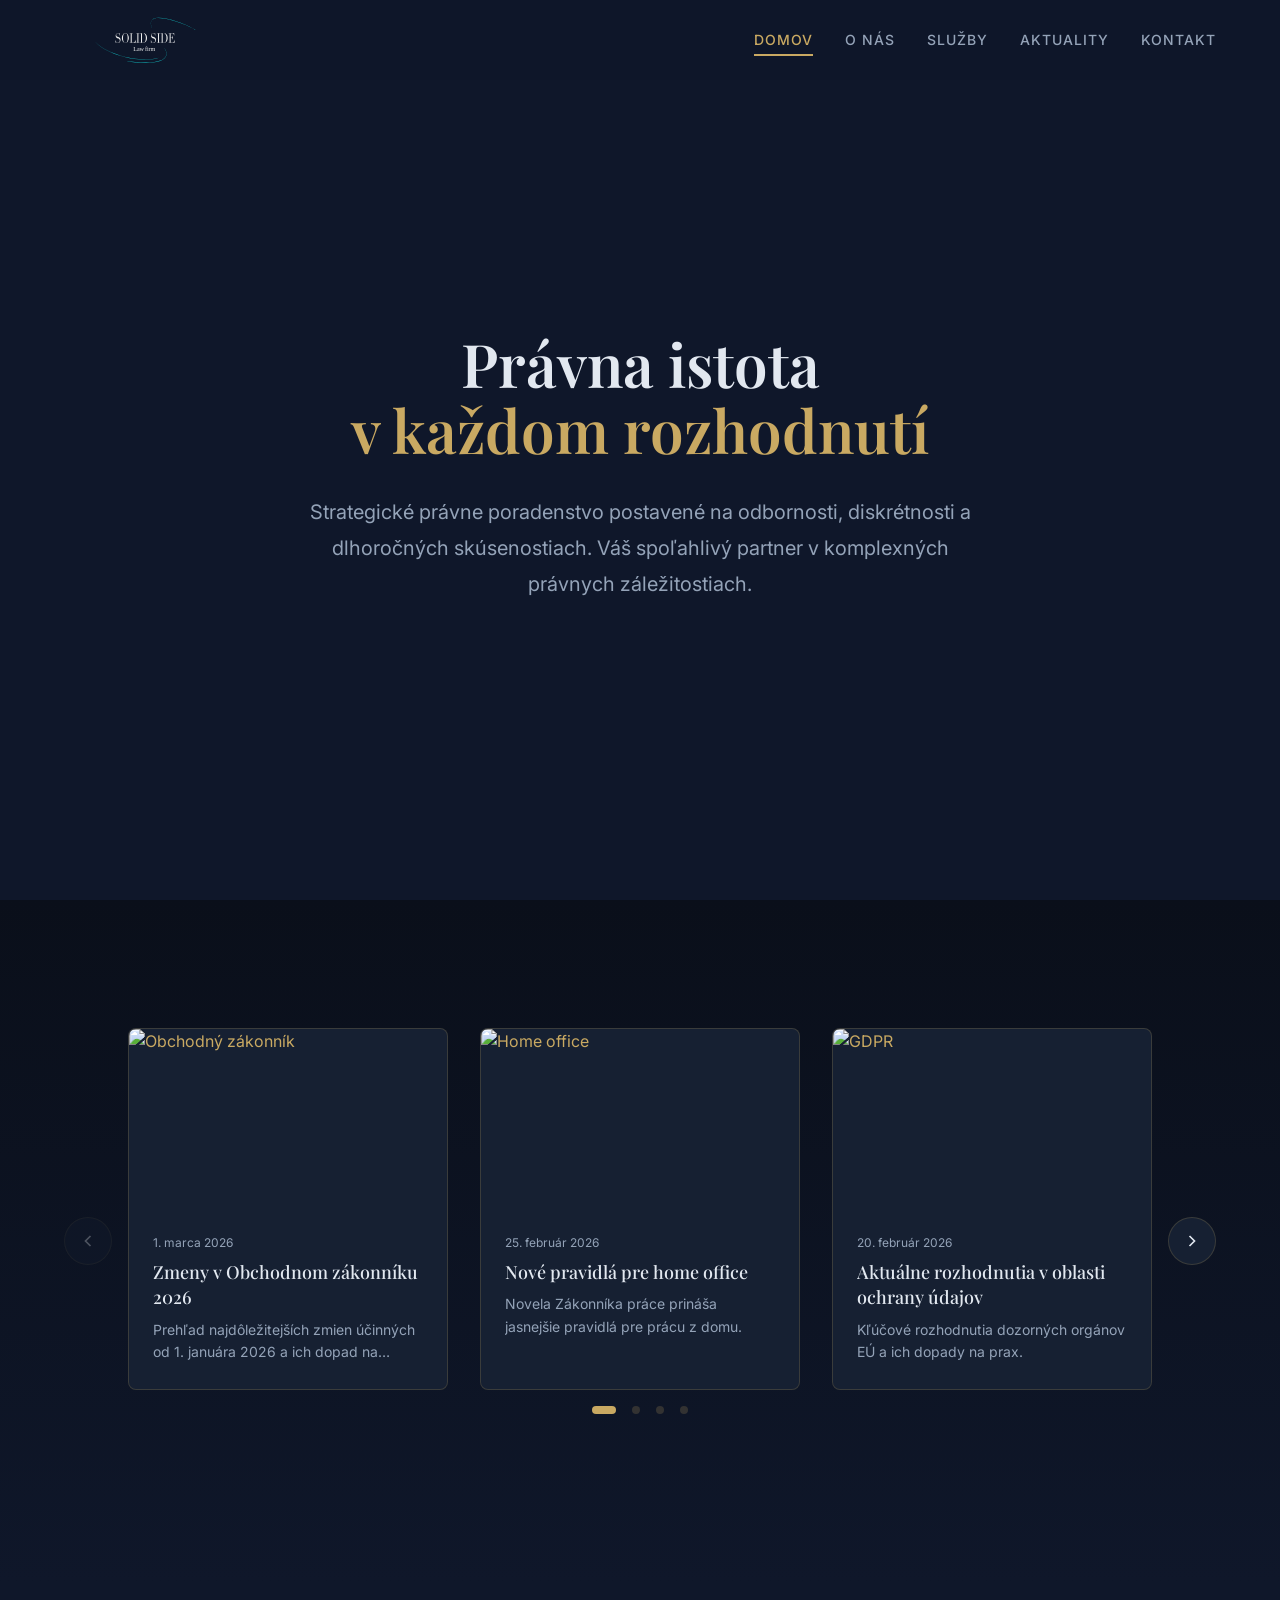
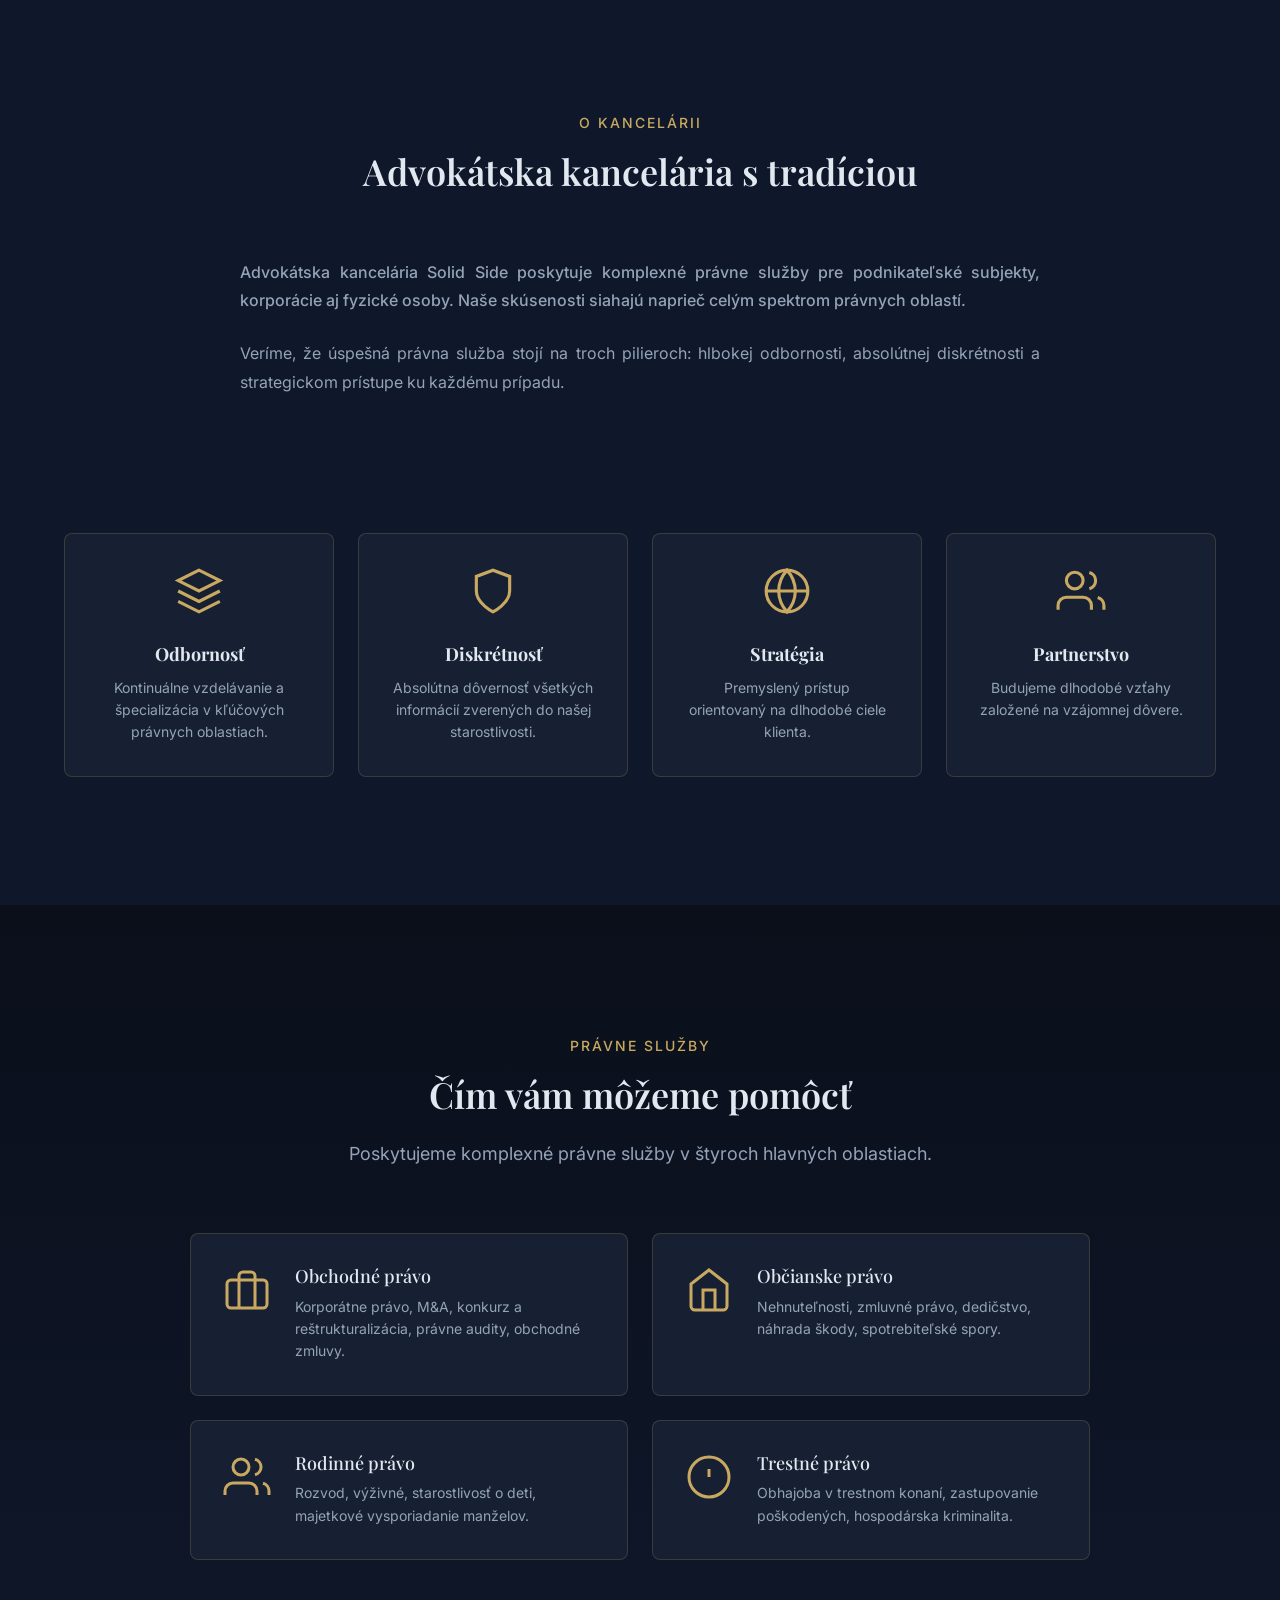
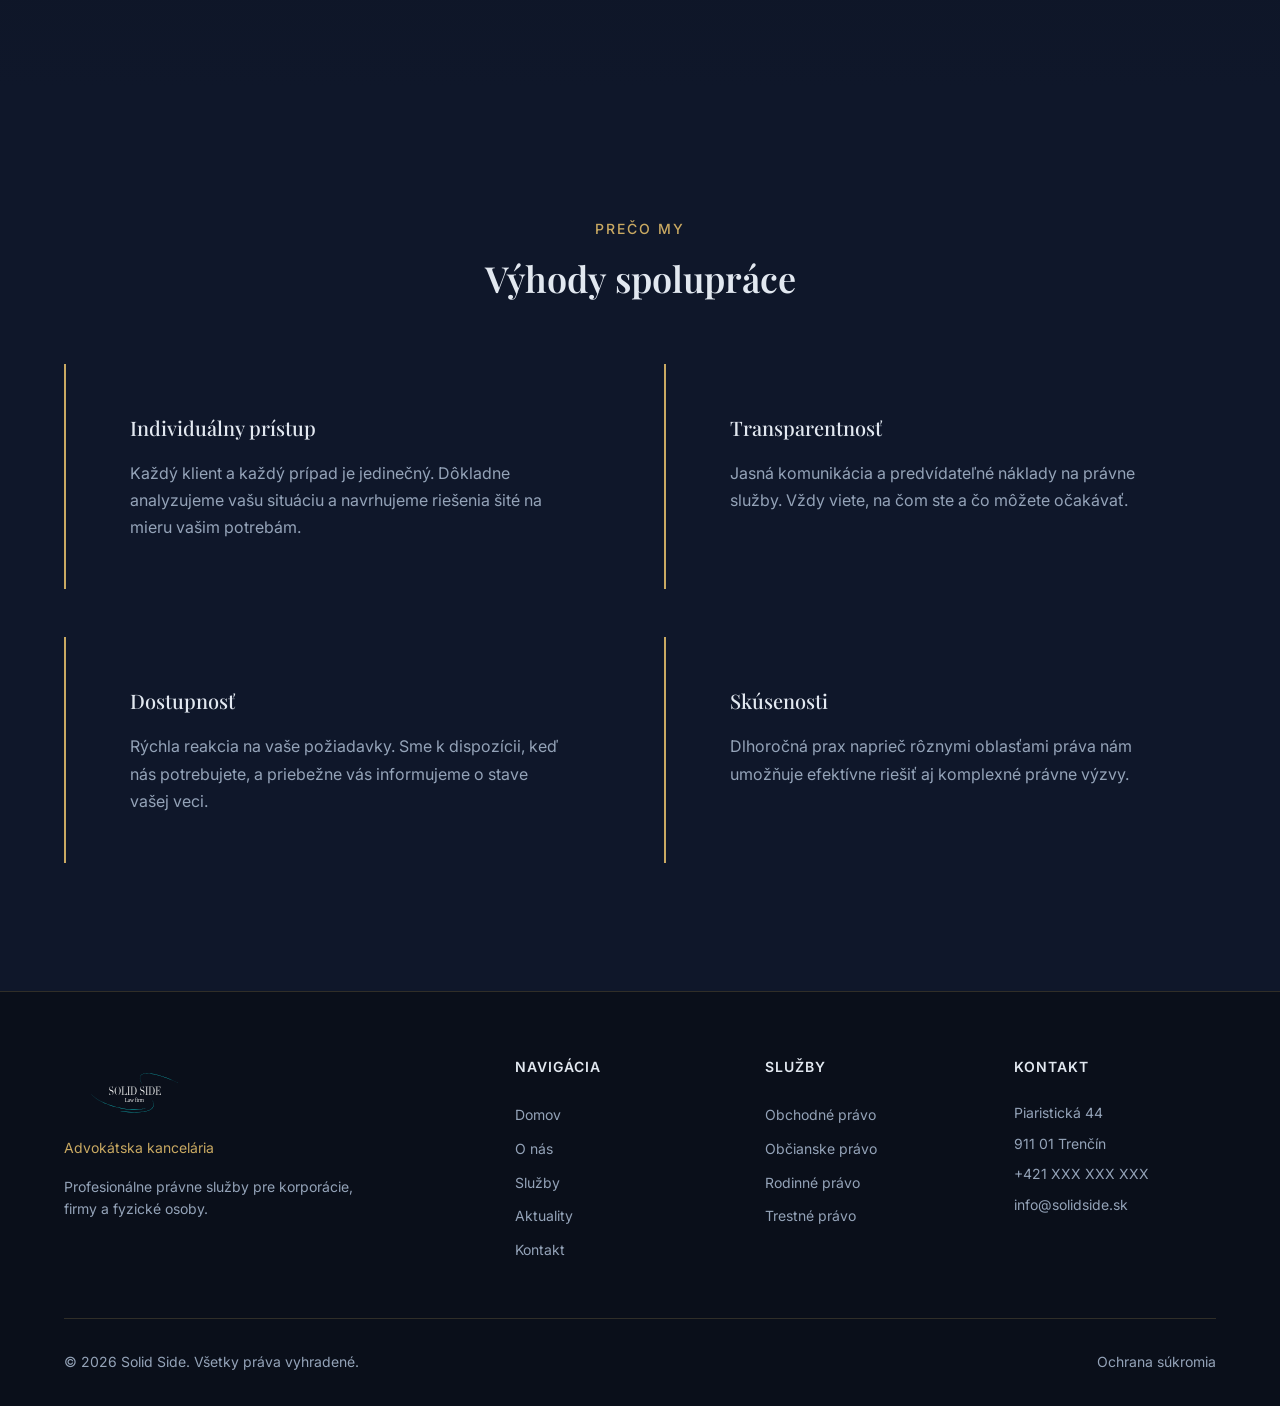
==== commit 59b93ac0: "popis zmeny" ====
--- a/sk/index.html
+++ b/sk/index.html
@@ -10,6 +10,7 @@
     <link rel="preconnect" href="https://fonts.googleapis.com">
     <link rel="preconnect" href="https://fonts.gstatic.com" crossorigin>
     <link href="https://fonts.googleapis.com/css2?family=Inter:wght@300;400;500;600;700&family=Playfair+Display:wght@400;500;600;700&display=swap" rel="stylesheet">
+    <link rel="stylesheet" href="https://cdn.jsdelivr.net/npm/swiper@11/swiper-bundle.min.css">
     <link rel="stylesheet" href="../style.css">
 </head>
 <body>
@@ -17,8 +18,7 @@
     <header class="header" id="header">
         <nav class="nav container">
             <a href="index.html" class="nav__logo">
-                <span class="logo__text">SOLID</span>
-                <span class="logo__text logo__text--accent">SIDE</span>
+                <img src="../images/logo-na-web.svg" alt="Solid Side - Advokátska kancelária">
             </a>
             
             <ul class="nav__menu" id="nav-menu">
@@ -49,9 +49,111 @@
                 <p class="hero__subtitle">
                     Strategické právne poradenstvo postavené na odbornosti, diskrétnosti a dlhoročných skúsenostiach. Váš spoľahlivý partner v komplexných právnych záležitostiach.
                 </p>
-                <div class="hero__cta">
-                    <a href="o-nas.html" class="btn btn--primary">Spoznajte nás</a>
-                    <a href="sluzby.html" class="btn btn--outline">Naše služby</a>
+            </div>
+        </div>
+    </section>
+
+    <!-- AKTUALITY - CAROUSEL -->
+    <section class="section section--dark">
+        <div class="container">
+            <div class="news-carousel fade-in">
+                <div class="swiper news-swiper">
+                    <div class="swiper-wrapper">
+                        
+                        <div class="swiper-slide">
+                            <a href="clanok-obchodny-zakonnik.html" class="news-carousel-card">
+                                <div class="news-carousel-card__image">
+                                    <img src="https://images.unsplash.com/photo-1589829545856-d10d557cf95f?w=400&h=250&fit=crop" alt="Obchodný zákonník">
+                                </div>
+                                <div class="news-carousel-card__content">
+                                    <time class="news-carousel-card__date" datetime="2026-03-01">1. marca 2026</time>
+                                    <h3 class="news-carousel-card__title">Zmeny v Obchodnom zákonníku 2026</h3>
+                                    <p class="news-carousel-card__excerpt">Prehľad najdôležitejších zmien účinných od 1. januára 2026 a ich dopad na podnikanie.</p>
+                                </div>
+                            </a>
+                        </div>
+                        
+                        <div class="swiper-slide">
+                            <a href="clanok-home-office.html" class="news-carousel-card">
+                                <div class="news-carousel-card__image">
+                                    <img src="https://images.unsplash.com/photo-1587614313085-5da51cebd8ac?w=400&h=250&fit=crop" alt="Home office">
+                                </div>
+                                <div class="news-carousel-card__content">
+                                    <time class="news-carousel-card__date" datetime="2026-02-25">25. február 2026</time>
+                                    <h3 class="news-carousel-card__title">Nové pravidlá pre home office</h3>
+                                    <p class="news-carousel-card__excerpt">Novela Zákonníka práce prináša jasnejšie pravidlá pre prácu z domu.</p>
+                                </div>
+                            </a>
+                        </div>
+                        
+                        <div class="swiper-slide">
+                            <a href="clanok-gdpr.html" class="news-carousel-card">
+                                <div class="news-carousel-card__image">
+                                    <img src="https://images.unsplash.com/photo-1563986768609-322da13575f3?w=400&h=250&fit=crop" alt="GDPR">
+                                </div>
+                                <div class="news-carousel-card__content">
+                                    <time class="news-carousel-card__date" datetime="2026-02-20">20. február 2026</time>
+                                    <h3 class="news-carousel-card__title">Aktuálne rozhodnutia v oblasti ochrany údajov</h3>
+                                    <p class="news-carousel-card__excerpt">Kľúčové rozhodnutia dozorných orgánov EÚ a ich dopady na prax.</p>
+                                </div>
+                            </a>
+                        </div>
+                        
+                        <div class="swiper-slide">
+                            <a href="aktuality.html" class="news-carousel-card">
+                                <div class="news-carousel-card__image">
+                                    <img src="https://images.unsplash.com/photo-1450101499163-c8848c66ca85?w=400&h=250&fit=crop" alt="Daňové právo">
+                                </div>
+                                <div class="news-carousel-card__content">
+                                    <time class="news-carousel-card__date" datetime="2026-02-15">15. február 2026</time>
+                                    <h3 class="news-carousel-card__title">Novela zákona o dani z príjmov</h3>
+                                    <p class="news-carousel-card__excerpt">Zmeny v zdaňovaní právnických osôb a nové daňové úľavy pre malé podniky.</p>
+                                </div>
+                            </a>
+                        </div>
+                        
+                        <div class="swiper-slide">
+                            <a href="aktuality.html" class="news-carousel-card">
+                                <div class="news-carousel-card__image">
+                                    <img src="https://images.unsplash.com/photo-1556761175-b413da4baf72?w=400&h=250&fit=crop" alt="Pracovné právo">
+                                </div>
+                                <div class="news-carousel-card__content">
+                                    <time class="news-carousel-card__date" datetime="2026-02-10">10. február 2026</time>
+                                    <h3 class="news-carousel-card__title">Ochrana whistleblowerov v praxi</h3>
+                                    <p class="news-carousel-card__excerpt">Ako správne implementovať interný systém nahlasovania protispoločenskej činnosti.</p>
+                                </div>
+                            </a>
+                        </div>
+                        
+                        <div class="swiper-slide">
+                            <a href="aktuality.html" class="news-carousel-card">
+                                <div class="news-carousel-card__image">
+                                    <img src="https://images.unsplash.com/photo-1551836022-d5d88e9218df?w=400&h=250&fit=crop" alt="AI regulácia">
+                                </div>
+                                <div class="news-carousel-card__content">
+                                    <time class="news-carousel-card__date" datetime="2026-02-05">5. február 2026</time>
+                                    <h3 class="news-carousel-card__title">AI Act: Nová regulácia umelej inteligencie</h3>
+                                    <p class="news-carousel-card__excerpt">Európska únia zavádza prvý komplexný právny rámec pre umelú inteligenciu.</p>
+                                </div>
+                            </a>
+                        </div>
+                        
+                    </div>
+                    
+                    <div class="swiper-pagination news-swiper-pagination"></div>
+                </div>
+                
+                <div class="news-carousel__nav">
+                    <button class="news-carousel__btn news-carousel__btn--prev" aria-label="Predchádzajúci článok">
+                        <svg xmlns="http://www.w3.org/2000/svg" viewBox="0 0 24 24" fill="none" stroke="currentColor" stroke-width="2">
+                            <polyline points="15,18 9,12 15,6"/>
+                        </svg>
+                    </button>
+                    <button class="news-carousel__btn news-carousel__btn--next" aria-label="Nasledujúci článok">
+                        <svg xmlns="http://www.w3.org/2000/svg" viewBox="0 0 24 24" fill="none" stroke="currentColor" stroke-width="2">
+                            <polyline points="9,18 15,12 9,6"/>
+                        </svg>
+                    </button>
                 </div>
             </div>
         </div>
@@ -228,8 +330,7 @@
             <div class="footer__content">
                 <div class="footer__brand">
                     <a href="index.html" class="footer__logo">
-                        <span class="logo__text">SOLID</span>
-                        <span class="logo__text logo__text--accent">SIDE</span>
+                        <img src="../images/logo-na-web.svg" alt="Solid Side - Advokátska kancelária">
                     </a>
                     <p class="footer__tagline">Advokátska kancelária</p>
                     <p class="footer__description">Profesionálne právne služby pre korporácie, firmy a fyzické osoby.</p>
@@ -281,6 +382,7 @@
         </svg>
     </button>
 
+    <script src="https://cdn.jsdelivr.net/npm/swiper@11/swiper-bundle.min.js"></script>
     <script src="../script.js"></script>
 </body>
 </html>
--- a/style.css
+++ b/style.css
@@ -281,10 +281,11 @@
 .nav__logo {
     display: flex;
     align-items: center;
-    gap: var(--space-xs);
-    font-size: var(--text-xl);
-    font-weight: 700;
-    letter-spacing: 1px;
+}
+
+.nav__logo img {
+    width: 160px;
+    height: auto;
 }
 
 .logo__text {
@@ -397,7 +398,7 @@
     width: 100%;
     height: 100%;
     z-index: 0;
-    background: var(--gradient-hero);
+    background: url('images/pozadie%202.jpg') center center / cover no-repeat;
 }
 
 .hero__content {
@@ -475,19 +476,22 @@
 .about-intro__text {
     max-width: 800px;
     margin: 0 auto;
+    text-align: justify;
 }
 
 .about-intro__lead {
-    font-size: var(--text-xl);
-    color: var(--color-text);
+    font-size: var(--text-lg);
+    color: var(--color-text);
+    margin-bottom: var(--space-xl);
+    line-height: var(--line-height-relaxed);
+    font-weight: 500;
+}
+
+.about-intro__text p {
+    font-size: var(--text-base);
+    color: var(--color-text-muted);
     margin-bottom: var(--space-lg);
-    line-height: 1.8;
-}
-
-.about-intro__text p {
-    color: var(--color-text-muted);
-    margin-bottom: var(--space-md);
-    line-height: 1.8;
+    line-height: var(--line-height-relaxed);
 }
 
 .about-intro__values {
@@ -532,7 +536,8 @@
 .value-card__text {
     font-size: var(--text-sm);
     color: var(--color-text-muted);
-    line-height: 1.6;
+    line-height: var(--line-height-normal);
+    text-align: center;
 }
 
 /* ========================================
@@ -967,6 +972,202 @@
 }
 
 /* ========================================
+   NEWS CAROUSEL
+   ======================================== */
+.news-carousel {
+    position: relative;
+    padding: 0 var(--space-3xl);
+}
+
+.news-swiper {
+    overflow: hidden;
+    padding-bottom: var(--space-xl);
+}
+
+.news-swiper .swiper-slide {
+    height: auto;
+}
+
+.news-carousel-card {
+    display: block;
+    background: var(--color-bg-card);
+    border: 1px solid var(--color-border);
+    border-radius: var(--border-radius-md);
+    overflow: hidden;
+    text-decoration: none;
+    transition: transform 0.3s ease, box-shadow 0.3s ease, border-color 0.3s ease;
+    height: 100%;
+}
+
+.news-carousel-card:hover {
+    transform: translateY(-8px);
+    box-shadow: 0 16px 40px rgba(0, 0, 0, 0.25);
+    border-color: var(--color-accent);
+}
+
+.news-carousel-card__image {
+    position: relative;
+    overflow: hidden;
+    height: 180px;
+}
+
+.news-carousel-card__image img {
+    width: 100%;
+    height: 100%;
+    object-fit: cover;
+    transition: transform 0.4s ease;
+}
+
+.news-carousel-card:hover .news-carousel-card__image img {
+    transform: scale(1.05);
+}
+
+.news-carousel-card__content {
+    padding: var(--space-lg);
+    display: flex;
+    flex-direction: column;
+    height: 180px;
+}
+
+.news-carousel-card__date {
+    display: block;
+    font-size: var(--text-xs);
+    color: var(--color-text-muted);
+    margin-bottom: var(--space-sm);
+}
+
+.news-carousel-card__title {
+    font-family: var(--font-heading);
+    font-size: var(--text-lg);
+    font-weight: 500;
+    color: var(--color-text);
+    margin-bottom: var(--space-sm);
+    line-height: 1.4;
+    transition: color 0.3s ease;
+    display: -webkit-box;
+    -webkit-line-clamp: 2;
+    line-clamp: 2;
+    -webkit-box-orient: vertical;
+    overflow: hidden;
+}
+
+.news-carousel-card:hover .news-carousel-card__title {
+    color: var(--color-accent);
+}
+
+.news-carousel-card__excerpt {
+    font-size: var(--text-sm);
+    color: var(--color-text-muted);
+    line-height: 1.6;
+    display: -webkit-box;
+    -webkit-line-clamp: 2;
+    line-clamp: 2;
+    -webkit-box-orient: vertical;
+    overflow: hidden;
+    flex-grow: 1;
+}
+
+/* Carousel Navigation */
+.news-carousel__nav {
+    position: absolute;
+    top: 50%;
+    left: 0;
+    right: 0;
+    transform: translateY(-50%);
+    display: flex;
+    justify-content: space-between;
+    pointer-events: none;
+    z-index: 10;
+}
+
+.news-carousel__btn {
+    width: 48px;
+    height: 48px;
+    border-radius: 50%;
+    background: var(--color-bg-card);
+    border: 1px solid var(--color-border);
+    color: var(--color-text);
+    cursor: pointer;
+    display: flex;
+    align-items: center;
+    justify-content: center;
+    transition: all 0.3s ease;
+    pointer-events: auto;
+}
+
+.news-carousel__btn:hover {
+    background: var(--color-accent);
+    border-color: var(--color-accent);
+    color: var(--color-bg);
+}
+
+.news-carousel__btn:disabled {
+    opacity: 0.3;
+    cursor: not-allowed;
+}
+
+.news-carousel__btn svg {
+    width: 20px;
+    height: 20px;
+}
+
+/* Swiper Pagination */
+.news-swiper-pagination {
+    position: relative;
+    margin-top: var(--space-lg);
+    display: flex;
+    justify-content: center;
+    gap: var(--space-sm);
+}
+
+.news-swiper-pagination .swiper-pagination-bullet {
+    width: 8px;
+    height: 8px;
+    background: var(--color-border);
+    border-radius: 50%;
+    opacity: 1;
+    transition: all 0.3s ease;
+}
+
+.news-swiper-pagination .swiper-pagination-bullet-active {
+    background: var(--color-accent);
+    width: 24px;
+    border-radius: 4px;
+}
+
+/* CTA Button */
+.news-carousel__cta {
+    text-align: center;
+    margin-top: var(--space-2xl);
+}
+
+/* Responsive */
+@media (max-width: 992px) {
+    .news-carousel {
+        padding: 0 var(--space-2xl);
+    }
+    
+    .news-carousel__btn {
+        width: 40px;
+        height: 40px;
+    }
+}
+
+@media (max-width: 768px) {
+    .news-carousel {
+        padding: 0;
+    }
+    
+    .news-carousel__nav {
+        display: none;
+    }
+    
+    .news-carousel-card__content {
+        padding: var(--space-md);
+    }
+}
+
+/* ========================================
    ARTICLE DETAIL
    ======================================== */
 .article {
@@ -1353,11 +1554,12 @@
 .footer__logo {
     display: flex;
     align-items: center;
-    gap: var(--space-xs);
-    font-size: var(--text-xl);
-    font-weight: 700;
-    letter-spacing: 1px;
     margin-bottom: var(--space-sm);
+}
+
+.footer__logo img {
+    width: 140px;
+    height: auto;
 }
 
 .footer__tagline {
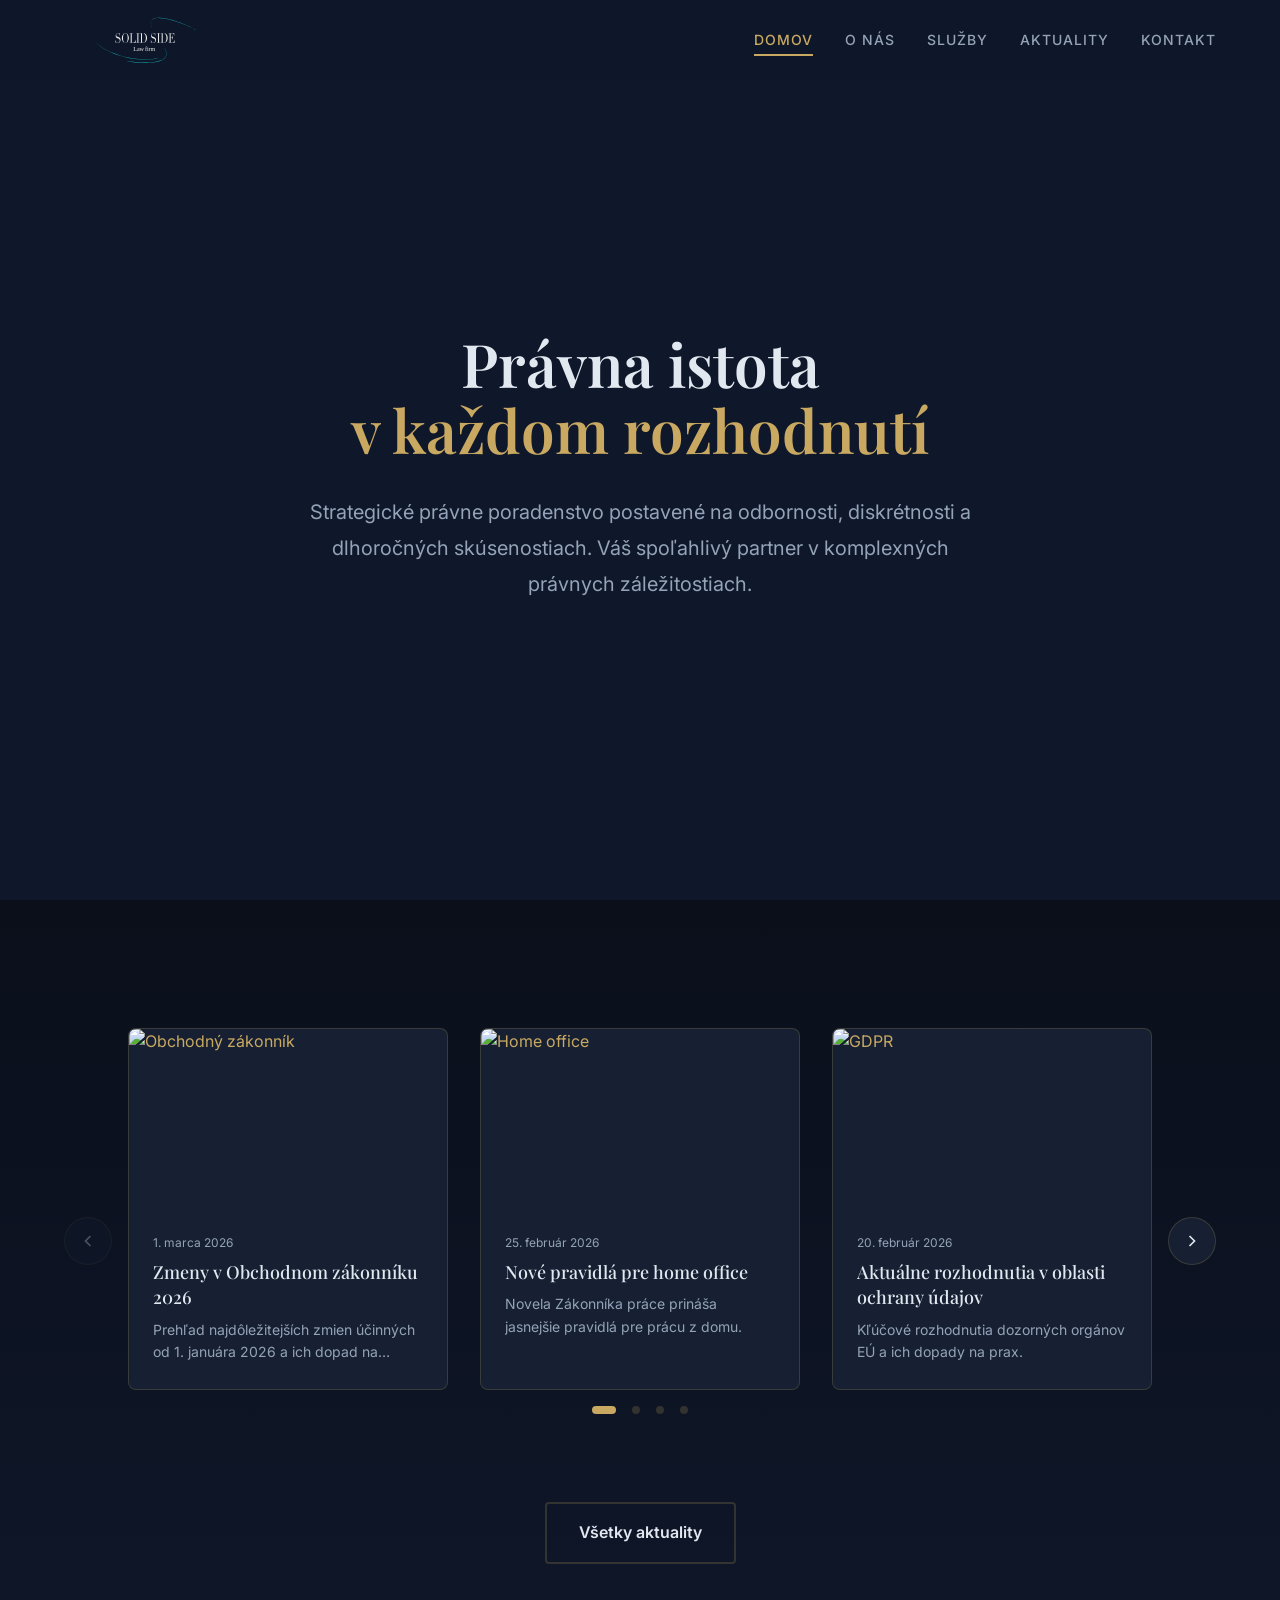
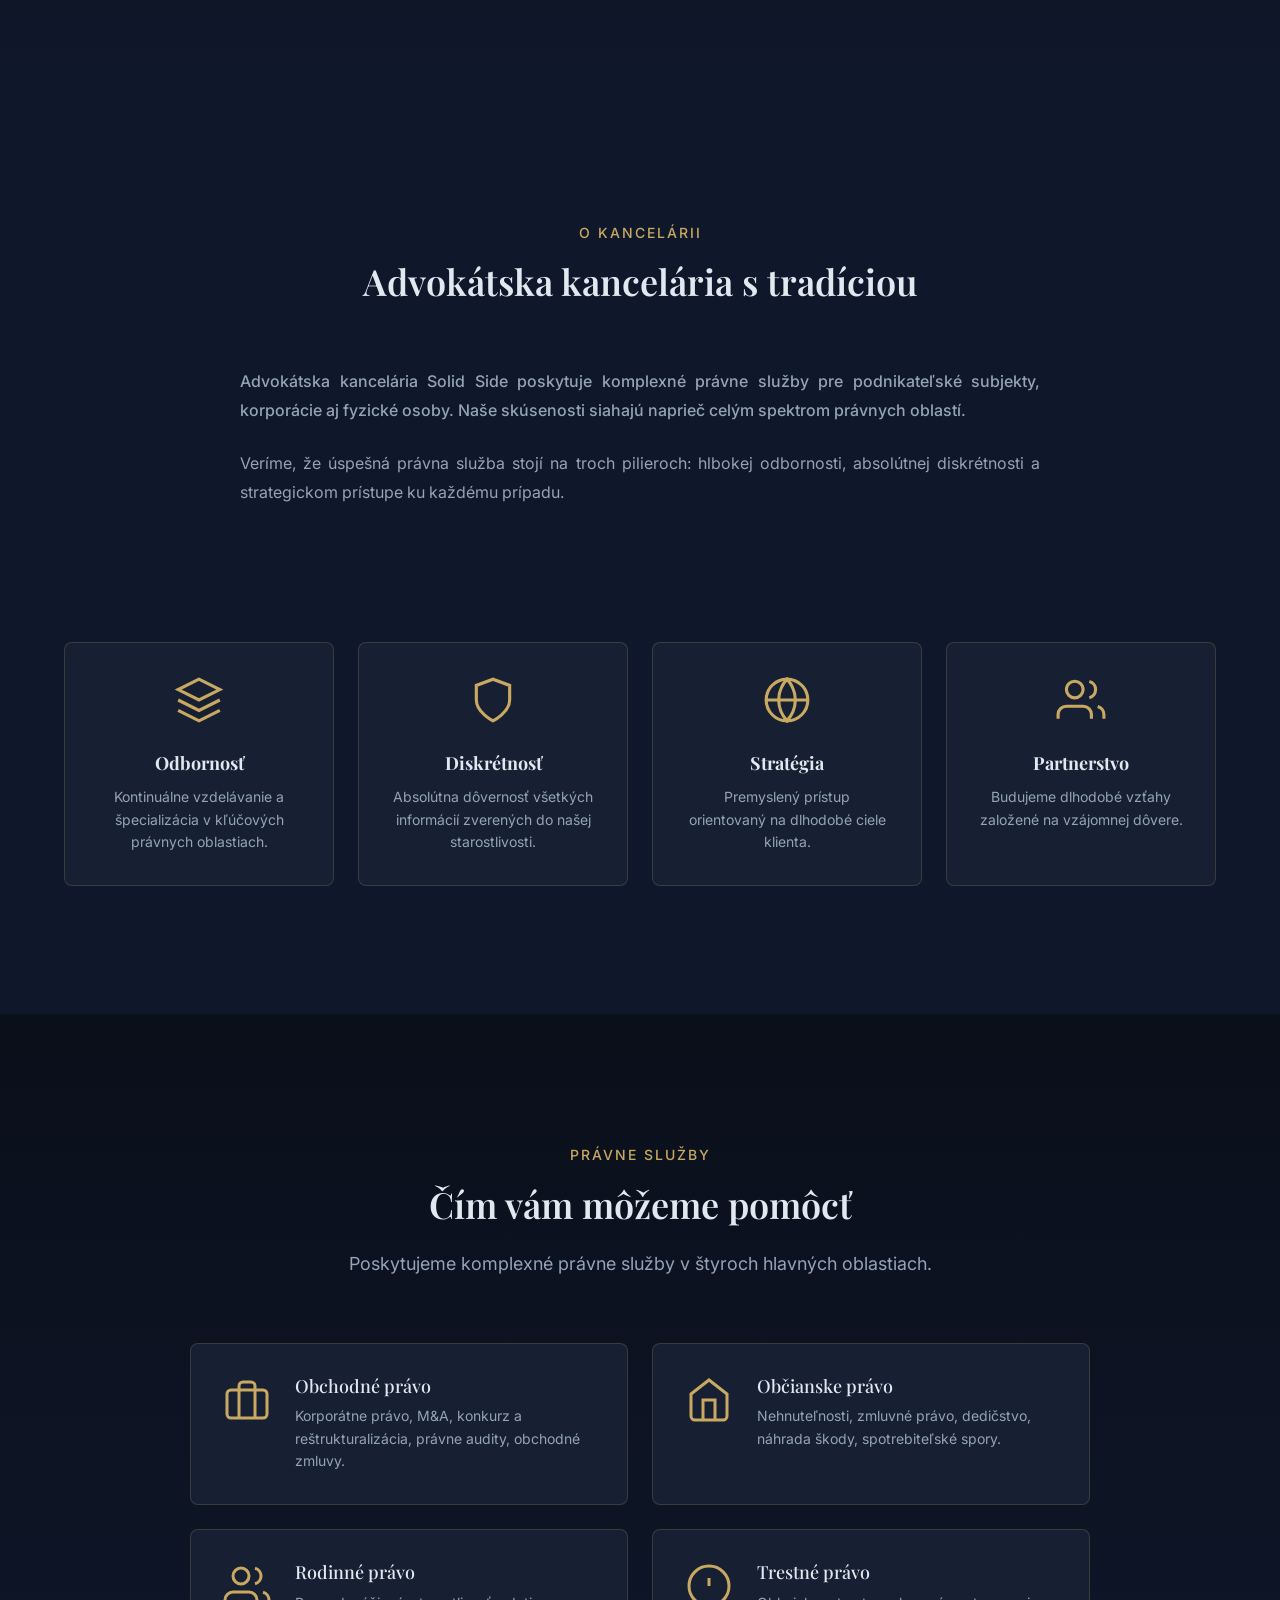
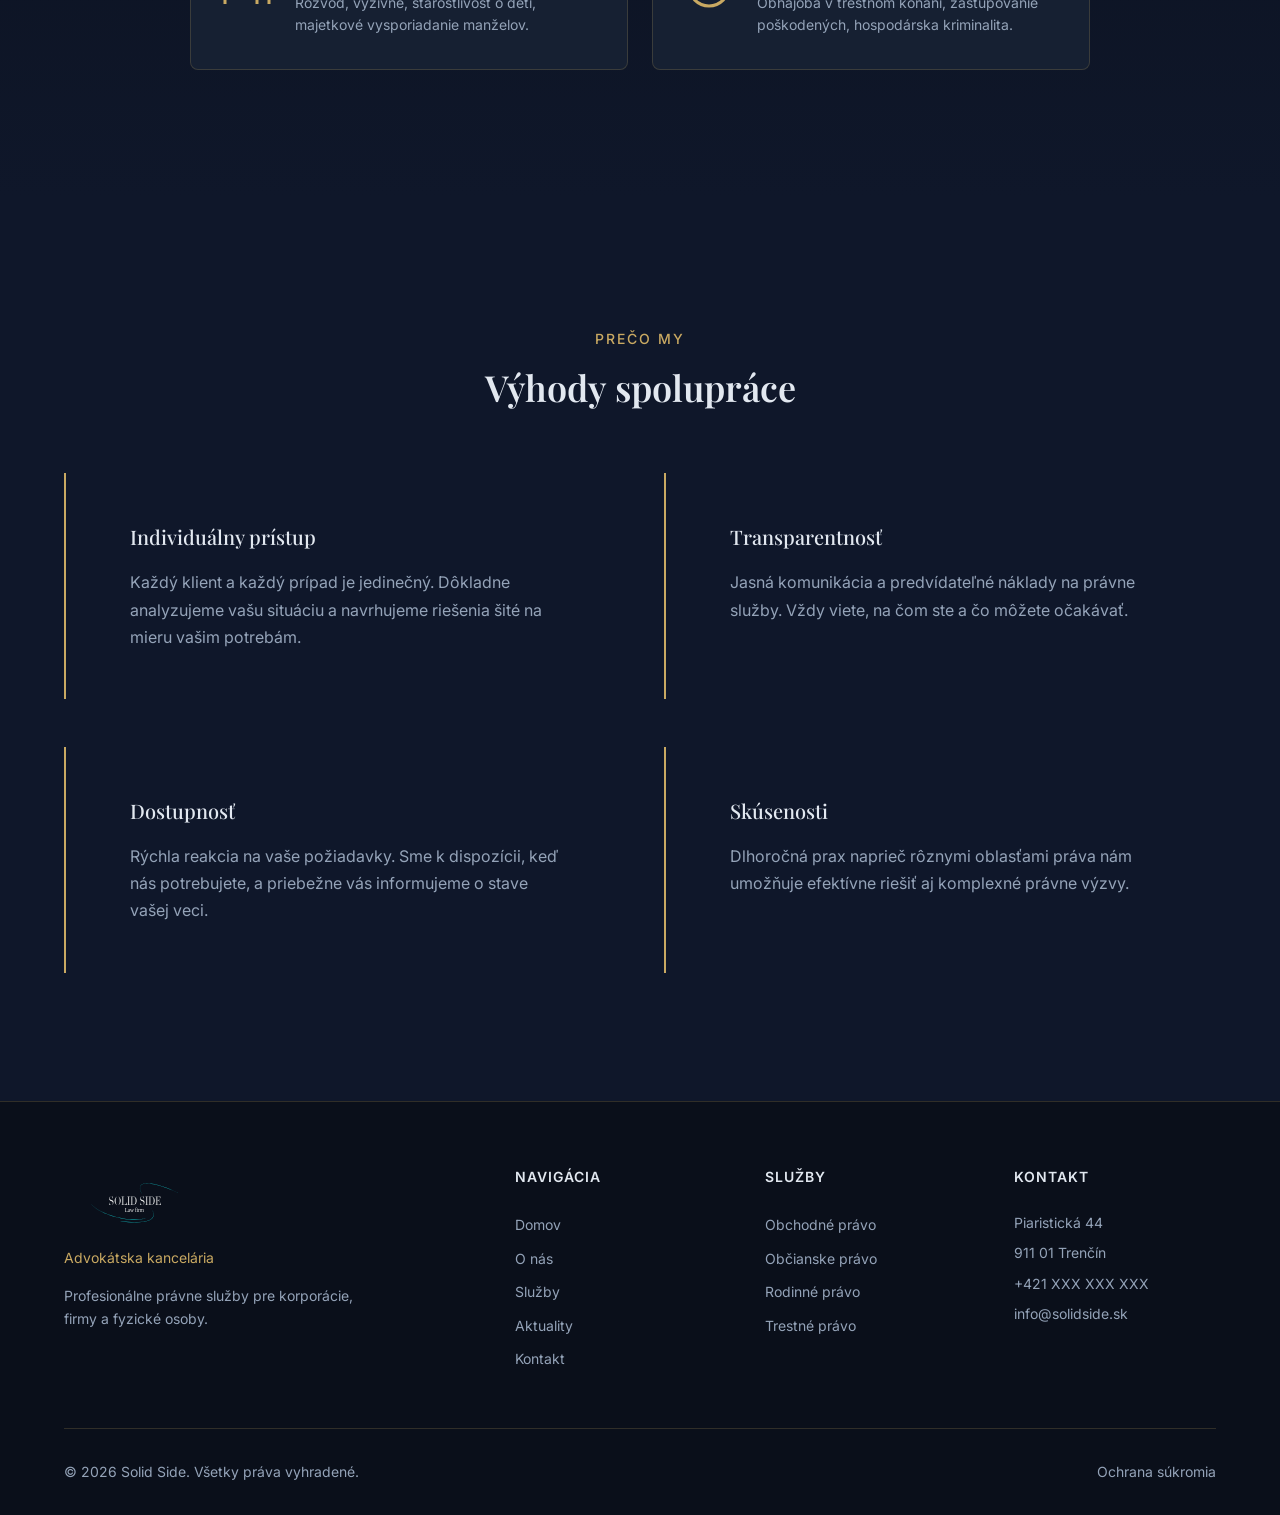
==== commit 7ca00ccb: "popis zmeny" ====
--- a/sk/index.html
+++ b/sk/index.html
@@ -156,6 +156,10 @@
                     </button>
                 </div>
             </div>
+            
+            <div class="news-carousel__cta fade-in">
+                <a href="aktuality.html" class="btn btn--outline">Všetky aktuality</a>
+            </div>
         </div>
     </section>
 
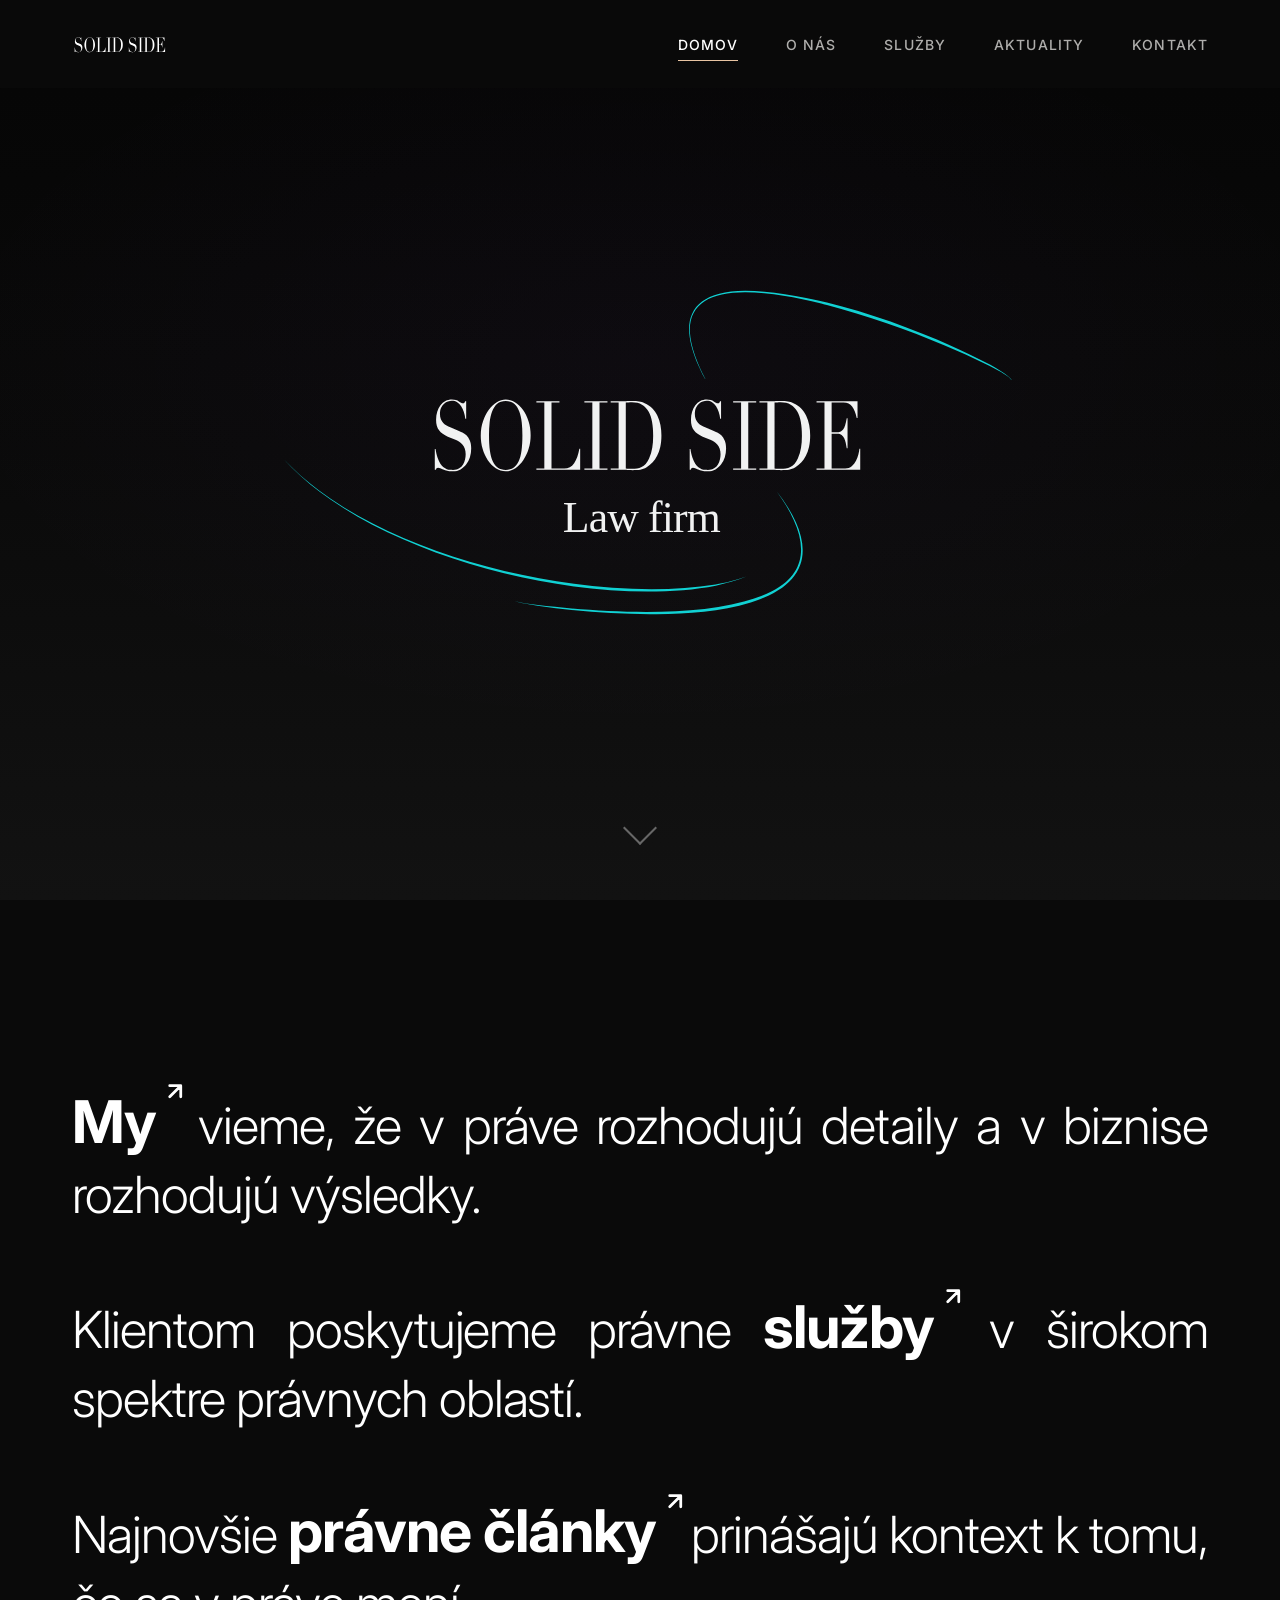
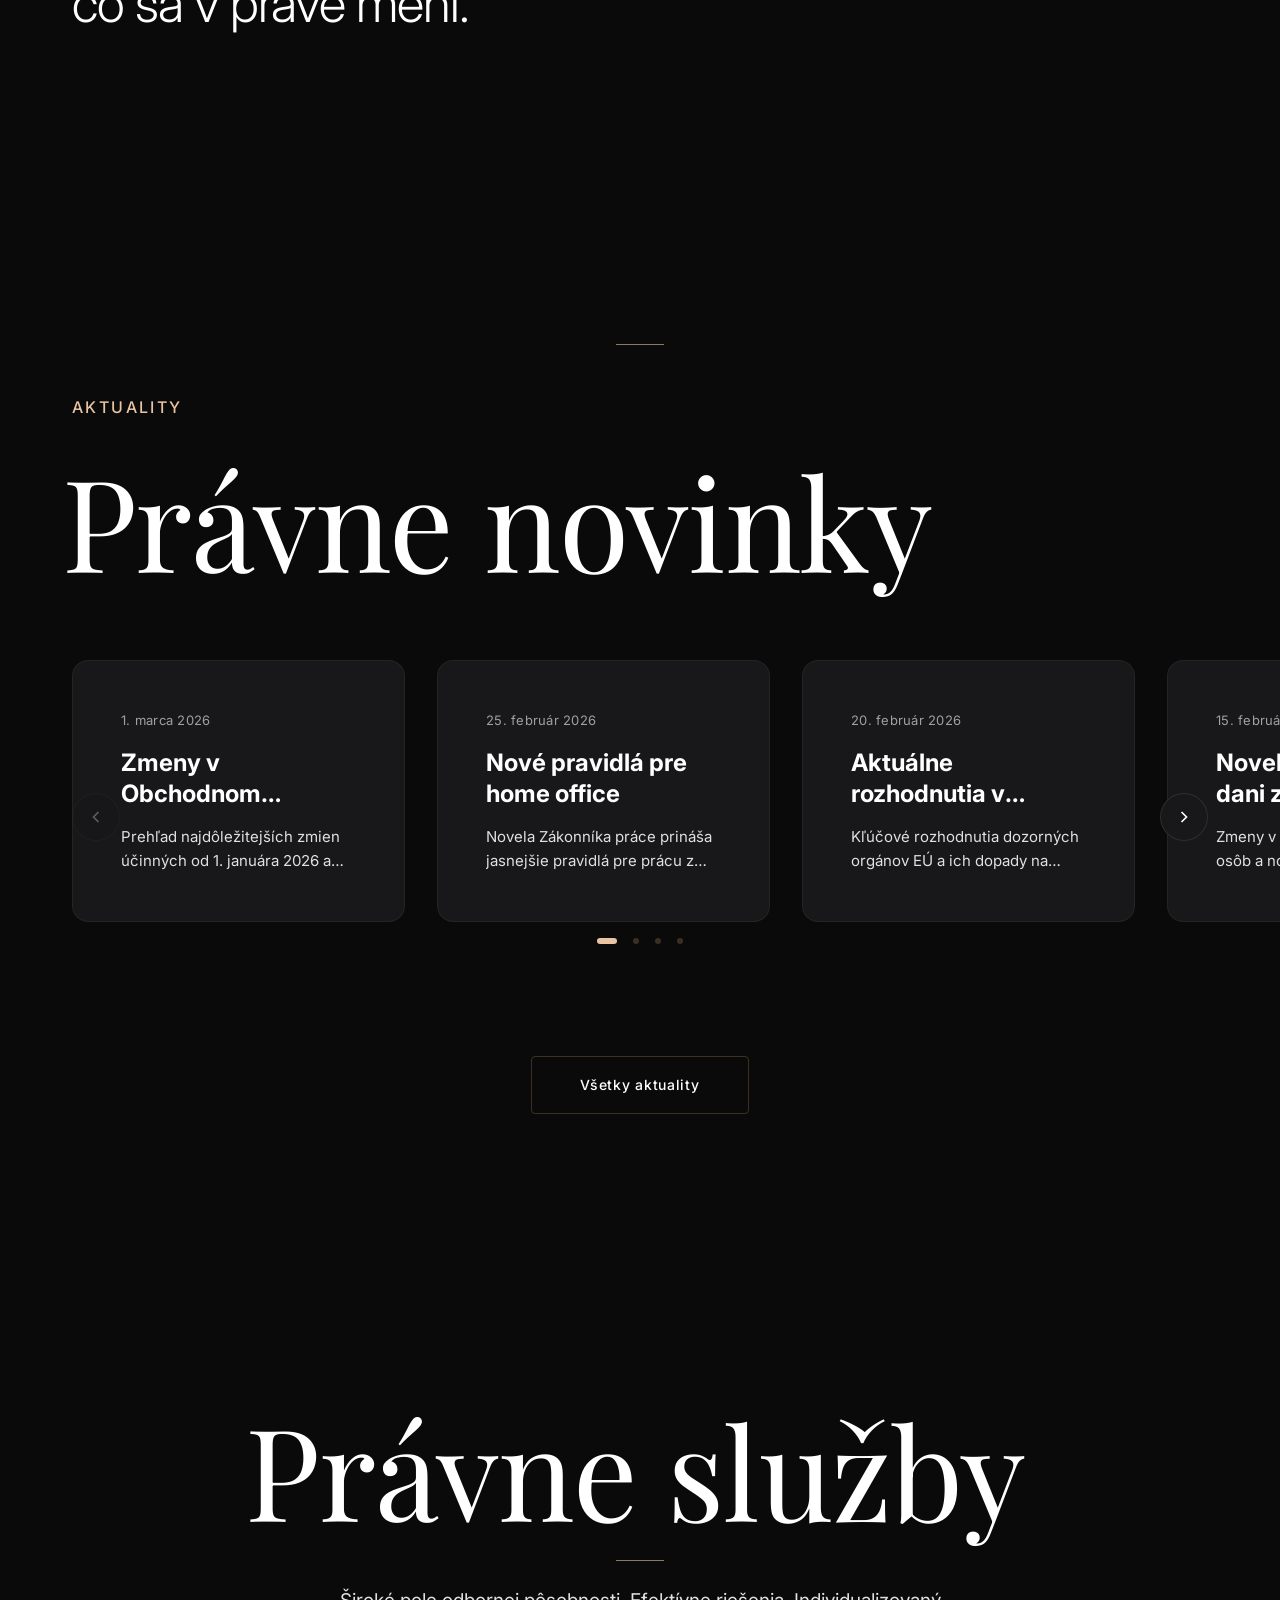
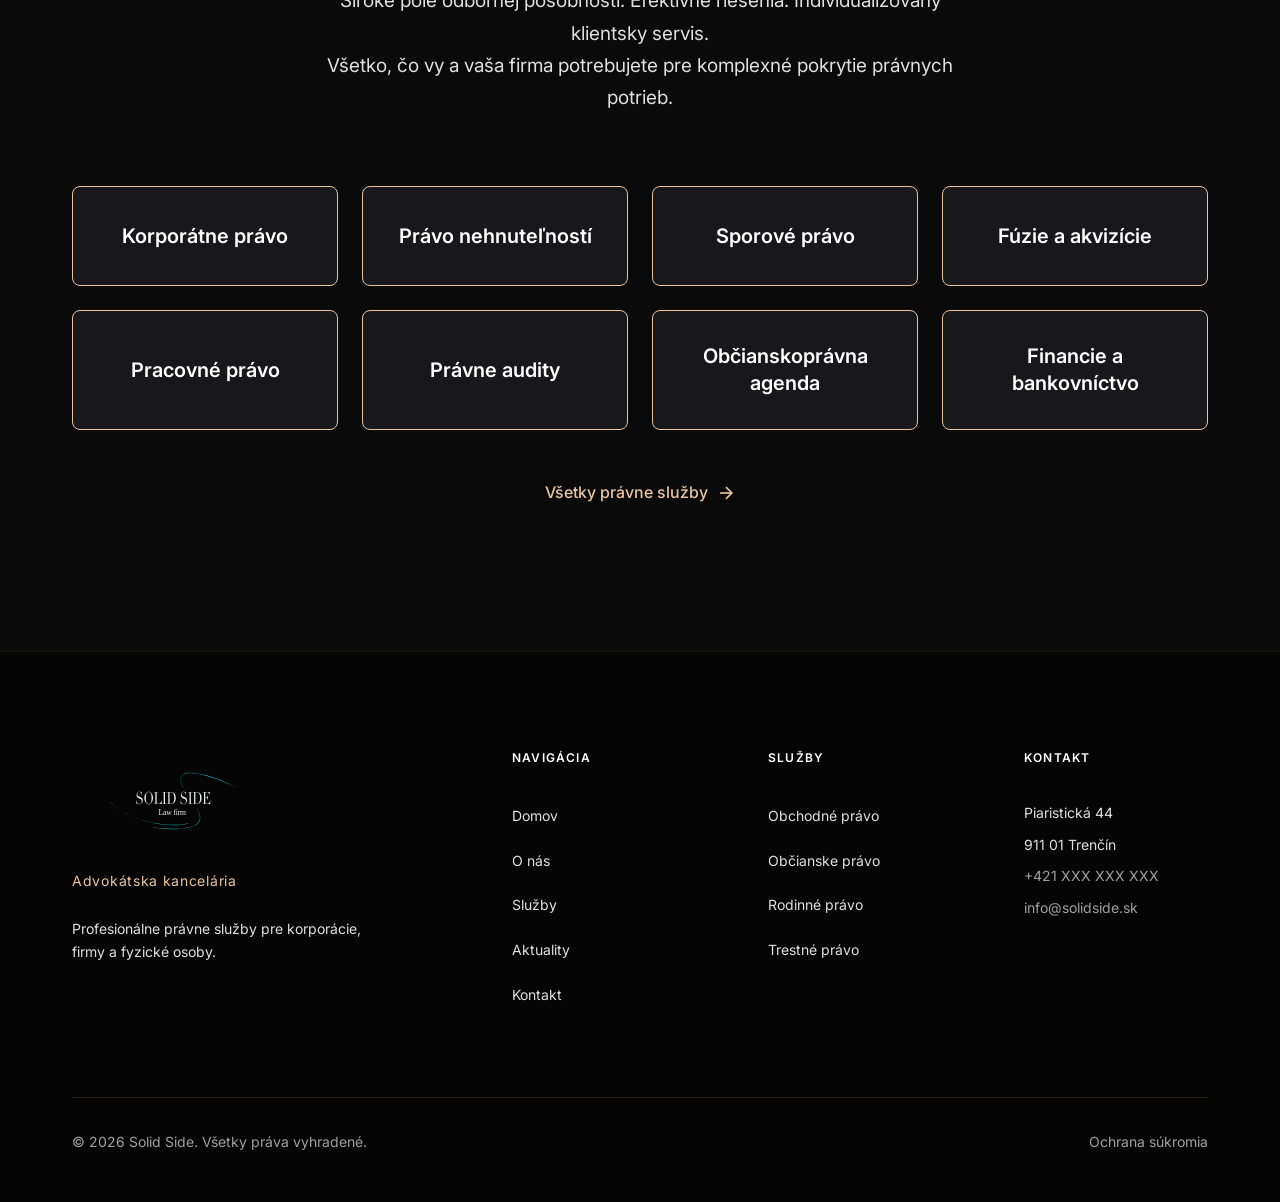
==== commit a43ef44b: "popis zmeny" ====
--- a/sk/index.html
+++ b/sk/index.html
@@ -8,8 +8,10 @@
     <title>Solid Side | Advokátska kancelária Trenčín</title>
     
     <link rel="preconnect" href="https://fonts.googleapis.com">
+    <link rel="preconnect" href="https://api.fontshare.com" crossorigin>
     <link rel="preconnect" href="https://fonts.gstatic.com" crossorigin>
-    <link href="https://fonts.googleapis.com/css2?family=Inter:wght@300;400;500;600;700&family=Playfair+Display:wght@400;500;600;700&display=swap" rel="stylesheet">
+    <link href="https://fonts.googleapis.com/css2?family=Inter:wght@300;400;500;600;700&family=Plus+Jakarta+Sans:wght@200;300;400;500;600;700&family=Playfair+Display:wght@400;500;600;700&display=swap" rel="stylesheet">
+    <link href="https://api.fontshare.com/v2/css?f[]=satoshi@300,400,500,700,900&display=swap" rel="stylesheet">
     <link rel="stylesheet" href="https://cdn.jsdelivr.net/npm/swiper@11/swiper-bundle.min.css">
     <link rel="stylesheet" href="../style.css">
 </head>
@@ -18,7 +20,7 @@
     <header class="header" id="header">
         <nav class="nav container">
             <a href="index.html" class="nav__logo">
-                <img src="../images/logo-na-web.svg" alt="Solid Side - Advokátska kancelária">
+                <img src="../images/Logo-slovo.svg" alt="Solid Side - Advokátska kancelária">
             </a>
             
             <ul class="nav__menu" id="nav-menu">
@@ -38,33 +40,42 @@
     </header>
 
     <!-- HERO -->
-    <section class="hero">
+    <section class="hero hero--fullscreen" id="hero">
         <div class="hero__background"></div>
-        <div class="hero__content container">
-            <div class="fade-in">
-                <h1 class="hero__title">
-                    <span class="hero__title-line">Právna istota</span>
-                    <span class="hero__title-line hero__title-line--accent">v každom rozhodnutí</span>
-                </h1>
-                <p class="hero__subtitle">
-                    Strategické právne poradenstvo postavené na odbornosti, diskrétnosti a dlhoročných skúsenostiach. Váš spoľahlivý partner v komplexných právnych záležitostiach.
-                </p>
+        <div class="hero__logo-wrapper">
+            <img src="../images/logo-na-web.svg" alt="Solid Side" class="hero__logo">
+        </div>
+        <button class="hero__scroll-indicator" id="scroll-indicator" aria-label="Scrollovať nižšie">
+            <div class="hero__scroll-arrow"></div>
+        </button>
+    </section>
+
+    <!-- STATEMENT SECTION -->
+    <section class="statement" id="statement">
+        <div class="statement__content">
+            <div class="statement__text">
+                <p><a href="o-nas.html" class="statement__link">My<span class="statement__arrow"><svg viewBox="0 0 24 24"><path d="M7 17L17 7M17 7H7M17 7V17" stroke-linecap="round" stroke-linejoin="round"/></svg></span></a> vieme, že v práve rozhodujú detaily a v biznise rozhodujú výsledky.</p>
+                <p>Klientom poskytujeme právne <a href="sluzby.html" class="statement__link">služby<span class="statement__arrow"><svg viewBox="0 0 24 24"><path d="M7 17L17 7M17 7H7M17 7V17" stroke-linecap="round" stroke-linejoin="round"/></svg></span></a> v širokom spektre právnych oblastí.</p>
+                <p>Najnovšie <a href="aktuality.html" class="statement__link">právne články<span class="statement__arrow"><svg viewBox="0 0 24 24"><path d="M7 17L17 7M17 7H7M17 7V17" stroke-linecap="round" stroke-linejoin="round"/></svg></span></a> prinášajú kontext k tomu, čo sa v práve mení.</p>
             </div>
         </div>
     </section>
 
     <!-- AKTUALITY - CAROUSEL -->
-    <section class="section section--dark">
+    <section class="section section--hero-continuation" id="aktuality">
         <div class="container">
+            <div class="section__header fade-in">
+                <div class="section__divider"></div>
+                <span class="section__label">Aktuality</span>
+                <h2 class="section__title">Právne novinky</h2>
+            </div>
+            
             <div class="news-carousel fade-in">
                 <div class="swiper news-swiper">
                     <div class="swiper-wrapper">
                         
                         <div class="swiper-slide">
-                            <a href="clanok-obchodny-zakonnik.html" class="news-carousel-card">
-                                <div class="news-carousel-card__image">
-                                    <img src="https://images.unsplash.com/photo-1589829545856-d10d557cf95f?w=400&h=250&fit=crop" alt="Obchodný zákonník">
-                                </div>
+                            <a href="clanok-obchodny-zakonnik.html" class="news-carousel-card news-carousel-card--no-image">
                                 <div class="news-carousel-card__content">
                                     <time class="news-carousel-card__date" datetime="2026-03-01">1. marca 2026</time>
                                     <h3 class="news-carousel-card__title">Zmeny v Obchodnom zákonníku 2026</h3>
@@ -74,10 +85,7 @@
                         </div>
                         
                         <div class="swiper-slide">
-                            <a href="clanok-home-office.html" class="news-carousel-card">
-                                <div class="news-carousel-card__image">
-                                    <img src="https://images.unsplash.com/photo-1587614313085-5da51cebd8ac?w=400&h=250&fit=crop" alt="Home office">
-                                </div>
+                            <a href="clanok-home-office.html" class="news-carousel-card news-carousel-card--no-image">
                                 <div class="news-carousel-card__content">
                                     <time class="news-carousel-card__date" datetime="2026-02-25">25. február 2026</time>
                                     <h3 class="news-carousel-card__title">Nové pravidlá pre home office</h3>
@@ -87,10 +95,7 @@
                         </div>
                         
                         <div class="swiper-slide">
-                            <a href="clanok-gdpr.html" class="news-carousel-card">
-                                <div class="news-carousel-card__image">
-                                    <img src="https://images.unsplash.com/photo-1563986768609-322da13575f3?w=400&h=250&fit=crop" alt="GDPR">
-                                </div>
+                            <a href="clanok-gdpr.html" class="news-carousel-card news-carousel-card--no-image">
                                 <div class="news-carousel-card__content">
                                     <time class="news-carousel-card__date" datetime="2026-02-20">20. február 2026</time>
                                     <h3 class="news-carousel-card__title">Aktuálne rozhodnutia v oblasti ochrany údajov</h3>
@@ -100,10 +105,7 @@
                         </div>
                         
                         <div class="swiper-slide">
-                            <a href="aktuality.html" class="news-carousel-card">
-                                <div class="news-carousel-card__image">
-                                    <img src="https://images.unsplash.com/photo-1450101499163-c8848c66ca85?w=400&h=250&fit=crop" alt="Daňové právo">
-                                </div>
+                            <a href="aktuality.html" class="news-carousel-card news-carousel-card--no-image">
                                 <div class="news-carousel-card__content">
                                     <time class="news-carousel-card__date" datetime="2026-02-15">15. február 2026</time>
                                     <h3 class="news-carousel-card__title">Novela zákona o dani z príjmov</h3>
@@ -113,10 +115,7 @@
                         </div>
                         
                         <div class="swiper-slide">
-                            <a href="aktuality.html" class="news-carousel-card">
-                                <div class="news-carousel-card__image">
-                                    <img src="https://images.unsplash.com/photo-1556761175-b413da4baf72?w=400&h=250&fit=crop" alt="Pracovné právo">
-                                </div>
+                            <a href="aktuality.html" class="news-carousel-card news-carousel-card--no-image">
                                 <div class="news-carousel-card__content">
                                     <time class="news-carousel-card__date" datetime="2026-02-10">10. február 2026</time>
                                     <h3 class="news-carousel-card__title">Ochrana whistleblowerov v praxi</h3>
@@ -126,10 +125,7 @@
                         </div>
                         
                         <div class="swiper-slide">
-                            <a href="aktuality.html" class="news-carousel-card">
-                                <div class="news-carousel-card__image">
-                                    <img src="https://images.unsplash.com/photo-1551836022-d5d88e9218df?w=400&h=250&fit=crop" alt="AI regulácia">
-                                </div>
+                            <a href="aktuality.html" class="news-carousel-card news-carousel-card--no-image">
                                 <div class="news-carousel-card__content">
                                     <time class="news-carousel-card__date" datetime="2026-02-05">5. február 2026</time>
                                     <h3 class="news-carousel-card__title">AI Act: Nová regulácia umelej inteligencie</h3>
@@ -163,167 +159,50 @@
         </div>
     </section>
 
-    <!-- O NÁS - KRÁTKO -->
-    <section class="section">
+    <!-- SLUŽBY - PREHĽAD -->
+    <section class="section section--light">
         <div class="container">
-            <div class="section__header fade-in">
-                <span class="section__label">O kancelárii</span>
-                <h2 class="section__title">Advokátska kancelária s tradíciou</h2>
-            </div>
-            
-            <div class="about-intro__content">
-                <div class="about-intro__text fade-in">
-                    <p class="about-intro__lead">
-                        Advokátska kancelária Solid Side poskytuje komplexné právne služby pre podnikateľské subjekty, korporácie aj fyzické osoby. Naše skúsenosti siahajú naprieč celým spektrom právnych oblastí.
-                    </p>
-                    <p>
-                        Veríme, že úspešná právna služba stojí na troch pilieroch: hlbokej odbornosti, absolútnej diskrétnosti a strategickom prístupe ku každému prípadu.
-                    </p>
-                </div>
-                
-                <div class="about-intro__values fade-in">
-                    <div class="value-card">
-                        <div class="value-card__icon">
-                            <svg xmlns="http://www.w3.org/2000/svg" viewBox="0 0 24 24" fill="none" stroke="currentColor" stroke-width="1.5">
-                                <path d="M12 2L2 7l10 5 10-5-10-5zM2 17l10 5 10-5M2 12l10 5 10-5"/>
-                            </svg>
-                        </div>
-                        <h3 class="value-card__title">Odbornosť</h3>
-                        <p class="value-card__text">Kontinuálne vzdelávanie a špecializácia v kľúčových právnych oblastiach.</p>
-                    </div>
-                    
-                    <div class="value-card">
-                        <div class="value-card__icon">
-                            <svg xmlns="http://www.w3.org/2000/svg" viewBox="0 0 24 24" fill="none" stroke="currentColor" stroke-width="1.5">
-                                <path d="M12 22s8-4 8-10V5l-8-3-8 3v7c0 6 8 10 8 10z"/>
-                            </svg>
-                        </div>
-                        <h3 class="value-card__title">Diskrétnosť</h3>
-                        <p class="value-card__text">Absolútna dôvernosť všetkých informácií zverených do našej starostlivosti.</p>
-                    </div>
-                    
-                    <div class="value-card">
-                        <div class="value-card__icon">
-                            <svg xmlns="http://www.w3.org/2000/svg" viewBox="0 0 24 24" fill="none" stroke="currentColor" stroke-width="1.5">
-                                <circle cx="12" cy="12" r="10"/>
-                                <path d="M2 12h20M12 2a15.3 15.3 0 0 1 4 10 15.3 15.3 0 0 1-4 10 15.3 15.3 0 0 1-4-10 15.3 15.3 0 0 1 4-10z"/>
-                            </svg>
-                        </div>
-                        <h3 class="value-card__title">Stratégia</h3>
-                        <p class="value-card__text">Premyslený prístup orientovaný na dlhodobé ciele klienta.</p>
-                    </div>
-                    
-                    <div class="value-card">
-                        <div class="value-card__icon">
-                            <svg xmlns="http://www.w3.org/2000/svg" viewBox="0 0 24 24" fill="none" stroke="currentColor" stroke-width="1.5">
-                                <path d="M17 21v-2a4 4 0 0 0-4-4H5a4 4 0 0 0-4 4v2"/>
-                                <circle cx="9" cy="7" r="4"/>
-                                <path d="M23 21v-2a4 4 0 0 0-3-3.87M16 3.13a4 4 0 0 1 0 7.75"/>
-                            </svg>
-                        </div>
-                        <h3 class="value-card__title">Partnerstvo</h3>
-                        <p class="value-card__text">Budujeme dlhodobé vzťahy založené na vzájomnej dôvere.</p>
-                    </div>
-                </div>
-            </div>
-        </div>
-    </section>
-
-    <!-- SLUŽBY - PREHĽAD -->
-    <section class="section section--dark">
-        <div class="container">
-            <div class="section__header fade-in">
-                <span class="section__label">Právne služby</span>
-                <h2 class="section__title">Čím vám môžeme pomôcť</h2>
-                <p class="section__description">Poskytujeme komplexné právne služby v štyroch hlavných oblastiach.</p>
-            </div>
-            
-            <div class="services-overview__grid fade-in">
-                <a href="sluzby.html" class="service-overview-card">
-                    <div class="service-overview-card__icon">
-                        <svg xmlns="http://www.w3.org/2000/svg" viewBox="0 0 24 24" fill="none" stroke="currentColor" stroke-width="1.5">
-                            <rect x="2" y="7" width="20" height="14" rx="2" ry="2"/>
-                            <path d="M16 21V5a2 2 0 0 0-2-2h-4a2 2 0 0 0-2 2v16"/>
-                        </svg>
-                    </div>
-                    <div>
-                        <h3 class="service-overview-card__title">Obchodné právo</h3>
-                        <p class="service-overview-card__text">Korporátne právo, M&A, konkurz a reštrukturalizácia, právne audity, obchodné zmluvy.</p>
-                    </div>
+            <div class="section__header section__header--center fade-in">
+                <h2 class="section__title">Právne služby</h2>
+                <div class="section__divider"></div>
+                <p class="section__description">Široké pole odbornej pôsobnosti. Efektívne riešenia. Individualizovaný klientsky servis.<br>Všetko, čo vy a vaša firma potrebujete pre komplexné pokrytie právnych potrieb.</p>
+            </div>
+            
+            <div class="services-grid services-grid--homepage fade-in">
+                <div class="service-tile">
+                    <h3 class="service-tile__title">Korporátne právo</h3>
+                </div>
+                <div class="service-tile">
+                    <h3 class="service-tile__title">Právo nehnuteľností</h3>
+                </div>
+                <div class="service-tile">
+                    <h3 class="service-tile__title">Sporové právo</h3>
+                </div>
+                <div class="service-tile">
+                    <h3 class="service-tile__title">Fúzie a akvizície</h3>
+                </div>
+                <div class="service-tile">
+                    <h3 class="service-tile__title">Pracovné právo</h3>
+                </div>
+                <div class="service-tile">
+                    <h3 class="service-tile__title">Právne audity</h3>
+                </div>
+                <div class="service-tile">
+                    <h3 class="service-tile__title">Občianskoprávna agenda</h3>
+                </div>
+                <div class="service-tile">
+                    <h3 class="service-tile__title">Financie a bankovníctvo</h3>
+                </div>
+            </div>
+            
+            <div class="section__cta fade-in">
+                <a href="sluzby.html" class="btn-link">
+                    Všetky právne služby
+                    <svg xmlns="http://www.w3.org/2000/svg" viewBox="0 0 24 24" fill="none" stroke="currentColor" stroke-width="2">
+                        <line x1="5" y1="12" x2="19" y2="12"/>
+                        <polyline points="12,5 19,12 12,19"/>
+                    </svg>
                 </a>
-                
-                <a href="sluzby.html" class="service-overview-card">
-                    <div class="service-overview-card__icon">
-                        <svg xmlns="http://www.w3.org/2000/svg" viewBox="0 0 24 24" fill="none" stroke="currentColor" stroke-width="1.5">
-                            <path d="M3 9l9-7 9 7v11a2 2 0 0 1-2 2H5a2 2 0 0 1-2-2z"/>
-                            <polyline points="9,22 9,12 15,12 15,22"/>
-                        </svg>
-                    </div>
-                    <div>
-                        <h3 class="service-overview-card__title">Občianske právo</h3>
-                        <p class="service-overview-card__text">Nehnuteľnosti, zmluvné právo, dedičstvo, náhrada škody, spotrebiteľské spory.</p>
-                    </div>
-                </a>
-                
-                <a href="sluzby.html" class="service-overview-card">
-                    <div class="service-overview-card__icon">
-                        <svg xmlns="http://www.w3.org/2000/svg" viewBox="0 0 24 24" fill="none" stroke="currentColor" stroke-width="1.5">
-                            <path d="M17 21v-2a4 4 0 0 0-4-4H5a4 4 0 0 0-4 4v2"/>
-                            <circle cx="9" cy="7" r="4"/>
-                            <path d="M23 21v-2a4 4 0 0 0-3-3.87M16 3.13a4 4 0 0 1 0 7.75"/>
-                        </svg>
-                    </div>
-                    <div>
-                        <h3 class="service-overview-card__title">Rodinné právo</h3>
-                        <p class="service-overview-card__text">Rozvod, výživné, starostlivosť o deti, majetkové vysporiadanie manželov.</p>
-                    </div>
-                </a>
-                
-                <a href="sluzby.html" class="service-overview-card">
-                    <div class="service-overview-card__icon">
-                        <svg xmlns="http://www.w3.org/2000/svg" viewBox="0 0 24 24" fill="none" stroke="currentColor" stroke-width="1.5">
-                            <circle cx="12" cy="12" r="10"/>
-                            <line x1="12" y1="8" x2="12" y2="12"/>
-                            <line x1="12" y1="16" x2="12.01" y2="16"/>
-                        </svg>
-                    </div>
-                    <div>
-                        <h3 class="service-overview-card__title">Trestné právo</h3>
-                        <p class="service-overview-card__text">Obhajoba v trestnom konaní, zastupovanie poškodených, hospodárska kriminalita.</p>
-                    </div>
-                </a>
-            </div>
-        </div>
-    </section>
-
-    <!-- VÝHODY -->
-    <section class="section">
-        <div class="container">
-            <div class="section__header fade-in">
-                <span class="section__label">Prečo my</span>
-                <h2 class="section__title">Výhody spolupráce</h2>
-            </div>
-            
-            <div class="benefits__grid fade-in">
-                <div class="benefit-item">
-                    <h3 class="benefit-item__title">Individuálny prístup</h3>
-                    <p class="benefit-item__text">Každý klient a každý prípad je jedinečný. Dôkladne analyzujeme vašu situáciu a navrhujeme riešenia šité na mieru vašim potrebám.</p>
-                </div>
-                
-                <div class="benefit-item">
-                    <h3 class="benefit-item__title">Transparentnosť</h3>
-                    <p class="benefit-item__text">Jasná komunikácia a predvídateľné náklady na právne služby. Vždy viete, na čom ste a čo môžete očakávať.</p>
-                </div>
-                
-                <div class="benefit-item">
-                    <h3 class="benefit-item__title">Dostupnosť</h3>
-                    <p class="benefit-item__text">Rýchla reakcia na vaše požiadavky. Sme k dispozícii, keď nás potrebujete, a priebežne vás informujeme o stave vašej veci.</p>
-                </div>
-                
-                <div class="benefit-item">
-                    <h3 class="benefit-item__title">Skúsenosti</h3>
-                    <p class="benefit-item__text">Dlhoročná prax naprieč rôznymi oblasťami práva nám umožňuje efektívne riešiť aj komplexné právne výzvy.</p>
-                </div>
             </div>
         </div>
     </section>
--- a/style.css
+++ b/style.css
@@ -4,78 +4,196 @@
    ======================================== */
 
 /* ========================================
-   CSS VARIABLES
+   CSS VARIABLES - DESIGN SYSTEM
    ======================================== */
 :root {
-    /* Farby */
-    --color-primary: #0f172a;
-    --color-secondary: #1e293b;
-    --color-accent: #c9a962;
-    --color-accent-light: #d4b872;
-    --color-accent-dark: #a88c4a;
-    
-    --color-text: #e2e8f0;
-    --color-text-muted: #94a3b8;
-    --color-text-dark: #1e293b;
-    
-    --color-bg-dark: #0a0f1a;
-    --color-bg-primary: #0f172a;
-    --color-bg-secondary: #1e293b;
-    --color-bg-card: #162032;
-    
-    --color-border: rgba(201, 169, 98, 0.2);
-    
-    /* Gradienty */
-    --gradient-hero: linear-gradient(135deg, #0a0f1a 0%, #162032 50%, #0f172a 100%);
-    --gradient-dark: linear-gradient(180deg, var(--color-bg-dark) 0%, var(--color-bg-primary) 100%);
-    
-    /* Typografia - 2 fonty: serif pre nadpisy, sans-serif pre text */
-    --font-primary: 'Inter', -apple-system, BlinkMacSystemFont, sans-serif;
-    --font-heading: 'Playfair Display', Georgia, serif;
-    
-    /* Konzistentná typografia */
-    --line-height-tight: 1.2;
-    --line-height-normal: 1.6;
-    --line-height-relaxed: 1.8;
+    /* ====== FAREBNÁ PALETA - ELEGANT DARK ====== */
+    
+    /* Primárne farby - čierna */
+    --color-primary: #0a0a0a;          /* Hlavná čierna */
+    --color-secondary: #121212;
+    --color-tertiary: #1a1a1a;
+    
+    /* Akcentová farba - Jemná pleťová (Soft Nude) */
+    --color-accent: #E8C4A2;           /* Soft nude */
+    --color-accent-light: #F5E0CC;     /* Light nude */
+    --color-accent-dark: #D4A574;      /* Darker nude */
+    --color-accent-secondary: #DDB892; /* Warm nude */
+    --color-accent-subtle: rgba(232, 196, 162, 0.1);
+    
+    /* Gradient pre text */
+    --gradient-accent: linear-gradient(90deg, #E8C4A2 0%, #DDB892 100%);
+    
+    /* Textové farby */
+    --color-text: #FFFFFF;             /* Biely text na tmavom */
+    --color-text-secondary: #E0E0E0;   /* Svetlosivý */
+    --color-text-muted: #A0A0A0;       /* Sivý */
+    --color-text-light: #FFFFFF;       /* Biely */
+    
+    /* Pozadia */
+    --color-bg-light: #0a0a0a;         /* Čierna - hlavné pozadie */
+    --color-bg-primary: #0a0a0a;
+    --color-bg-secondary: #121212;     /* Trochu svetlejšia */
+    --color-bg-card: #18181B;          /* Card background - zinc-900 */
+    --color-bg-card-hover: #27272A;    /* Card hover - zinc-800 */
+    --color-bg-dark: #050505;          /* Najtmavšia - footer, hero */
+    
+    /* Bordery */
+    --color-border: rgba(201, 169, 98, 0.15);
+    --color-border-light: rgba(201, 169, 98, 0.25);
+    --color-border-subtle: rgba(201, 169, 98, 0.08);
+    --color-border-accent: rgba(212, 165, 116, 0.3);
+    
+    /* ====== GRADIENTY ====== */
+    --gradient-hero: linear-gradient(180deg, 
+        #050505 0%, 
+        #0a0a0a 50%, 
+        #121212 100%);
+    --gradient-dark: linear-gradient(180deg, #050505 0%, #0a0a0a 100%);
+    --gradient-light: linear-gradient(180deg, #0a0a0a 0%, #121212 100%);
+    --gradient-card: linear-gradient(145deg, #18181B 0%, #27272A 100%);
+    
+    /* ====== TYPOGRAFIA - RESPONSIVE SYSTEM ====== */
+    
+    /* Font families */
+    --font-primary: 'Satoshi', 'Inter', -apple-system, BlinkMacSystemFont, 'Segoe UI', sans-serif;
+    --font-heading: 'Satoshi', 'Inter', -apple-system, BlinkMacSystemFont, 'Segoe UI', sans-serif;
+    --font-display: 'Satoshi', 'Inter', -apple-system, BlinkMacSystemFont, 'Segoe UI', sans-serif;
+    
+    /* ====== RESPONSIVE TYPOGRAPHY WITH CLAMP() ====== */
+    /* Formula: clamp(min, preferred, max) */
+    /* Preferred uses viewport width for smooth scaling */
+    
+    /* Hero headline: 38px → 72px */
+    --text-hero: clamp(2.375rem, 1.5rem + 4.375vw, 4.5rem);
+    
+    /* Section titles (main): large, impactful */
+    --text-section-title: clamp(2.75rem, 10vw, 11rem);
+    
+    /* H1 Section titles (secondary): 30px → 48px */
+    --text-h1: clamp(1.875rem, 1.25rem + 3.125vw, 3rem);
+    
+    /* H2 Card/article titles: 20px → 24px */
+    --text-h2: clamp(1.25rem, 1.125rem + 0.625vw, 1.5rem);
+    
+    /* Section label (AKTUALITY etc): 14px → 16px */
+    --text-label: clamp(0.875rem, 0.8125rem + 0.3125vw, 1rem);
+    
+    /* H3 Subsection titles: 18px → 20px */
+    --text-h3: clamp(1.125rem, 1rem + 0.5vw, 1.25rem);
+    
+    /* Body text: 16px → 17px */
+    --text-body: clamp(1rem, 0.975rem + 0.125vw, 1.0625rem);
+    
+    /* Lead/intro text: 17px → 19px */
+    --text-lead: clamp(1.0625rem, 1rem + 0.3125vw, 1.1875rem);
+    
+    /* Navigation: 14px fixed */
+    --text-nav: 0.875rem;
+    
+    /* Small/metadata: 13px fixed */
+    --text-small: 0.8125rem;
+    
+    /* Extra small: 12px fixed */
+    --text-xs: 0.75rem;
+    
+    /* Line heights */
+    --line-height-hero: 1.05;
+    --line-height-h1: 1.1;
+    --line-height-h2: 1.35;
+    --line-height-body: 1.7;
+    --line-height-tight: 1.1;
+    --line-height-snug: 1.35;
+    --line-height-normal: 1.5;
+    --line-height-relaxed: 1.7;
+    
+    /* Font weights */
+    --font-weight-light: 300;
     --font-weight-normal: 400;
     --font-weight-medium: 500;
     --font-weight-semibold: 600;
     --font-weight-bold: 700;
     
-    /* Veľkosti písma */
-    --text-xs: 0.75rem;
-    --text-sm: 0.875rem;
-    --text-base: 1rem;
-    --text-lg: 1.125rem;
-    --text-xl: 1.25rem;
-    --text-2xl: 1.5rem;
-    --text-3xl: 1.875rem;
-    --text-4xl: 2.25rem;
-    --text-5xl: 3rem;
-    --text-6xl: 3.75rem;
-    
-    /* Spacing */
-    --space-xs: 0.25rem;
-    --space-sm: 0.5rem;
-    --space-md: 1rem;
-    --space-lg: 1.5rem;
-    --space-xl: 2rem;
-    --space-2xl: 3rem;
-    --space-3xl: 4rem;
-    --space-4xl: 6rem;
-    --space-5xl: 8rem;
-    
-    /* Ostatné */
-    --border-radius: 4px;
-    --border-radius-md: 8px;
-    --transition-fast: 0.2s ease;
-    --transition-base: 0.3s ease;
-    --shadow-md: 0 4px 6px rgba(0, 0, 0, 0.3);
-    --shadow-lg: 0 10px 15px rgba(0, 0, 0, 0.4);
-    
-    /* Layout */
+    /* Letter spacing */
+    --tracking-hero: -0.02em;
+    --tracking-tight: -0.02em;
+    --tracking-normal: 0;
+    --tracking-wide: 0.05em;
+    --tracking-nav: 0.08em;
+    --tracking-label: 0.15em;   /* Section labels */
+    --tracking-wider: 0.1em;
+    --tracking-widest: 0.2em;
+    
+    /* Legacy font sizes - for backward compatibility */
+    --text-sm: 0.875rem;     /* 14px */
+    --text-base: 1rem;       /* 16px */
+    --text-lg: 1.125rem;     /* 18px */
+    --text-xl: 1.25rem;      /* 20px */
+    --text-2xl: 1.5rem;      /* 24px */
+    --text-3xl: 2rem;        /* 32px */
+    --text-4xl: 2.5rem;      /* 40px */
+    --text-5xl: 3.25rem;     /* 52px */
+    --text-6xl: 4rem;        /* 64px */
+    
+    /* ====== SPACING SYSTEM ====== */
+    
+    /* Základné jednotky */
+    --space-unit: 0.25rem;   /* 4px - základná jednotka */
+    
+    /* Spacing škála */
+    --space-xs: 0.25rem;     /* 4px */
+    --space-sm: 0.5rem;      /* 8px */
+    --space-md: 1rem;        /* 16px */
+    --space-lg: 1.5rem;      /* 24px */
+    --space-xl: 2rem;        /* 32px */
+    --space-2xl: 3rem;       /* 48px */
+    --space-3xl: 4.5rem;     /* 72px */
+    --space-4xl: 6rem;       /* 96px */
+    --space-5xl: 9rem;       /* 144px - section padding */
+    --space-6xl: 12rem;      /* 192px */
+    
+    /* Section spacing - zvýšené pre vzdušnejší vzhľad */
+    --section-padding-y: var(--space-5xl);
+    --section-gap: var(--space-4xl);
+    
+    /* ====== LAYOUT ====== */
     --container-max: 1200px;
-    --header-height: 80px;
+    --container-narrow: 900px;
+    --container-wide: 1400px;
+    --header-height: 88px;
+    
+    /* ====== EFEKTY ====== */
+    
+    /* Border radius */
+    --radius-sm: 4px;
+    --radius-md: 8px;
+    --radius-lg: 16px;
+    --radius-xl: 24px;
+    --radius-full: 9999px;
+    
+    /* Transitions */
+    --transition-fast: 0.15s ease;
+    --transition-base: 0.25s ease;
+    --transition-slow: 0.4s ease;
+    --transition-slower: 0.6s ease;
+    
+    /* Shadows - optimalizované pre tmavú tému */
+    --shadow-sm: 0 1px 3px rgba(0, 0, 0, 0.3);
+    --shadow-md: 0 4px 12px rgba(0, 0, 0, 0.4);
+    --shadow-lg: 0 8px 24px rgba(0, 0, 0, 0.5);
+    --shadow-xl: 0 16px 48px rgba(0, 0, 0, 0.6);
+    --shadow-card: 0 2px 16px rgba(0, 0, 0, 0.3);
+    --shadow-glow: 0 0 40px rgba(168, 85, 247, 0.3);
+    
+    /* ====== OVERLAP SYSTEM ====== */
+    --section-overlap: 60px;
+    --section-overlap-lg: 80px;
+    --card-lift: -40px;
+    
+    /* Legacy compatibility */
+    --border-radius: var(--radius-sm);
+    --border-radius-md: var(--radius-md);
+    --border-radius-lg: var(--radius-lg);
 }
 
 /* ========================================
@@ -94,17 +212,19 @@
 
 body {
     font-family: var(--font-primary);
-    font-size: var(--text-base);
-    line-height: var(--line-height-normal);
+    font-size: var(--text-body);
+    line-height: var(--line-height-body);
     font-weight: var(--font-weight-normal);
     color: var(--color-text);
     background-color: var(--color-bg-primary);
     -webkit-font-smoothing: antialiased;
+    -moz-osx-font-smoothing: grayscale;
+    overflow-x: clip;
 }
 
 ::selection {
-    background-color: var(--color-accent);
-    color: var(--color-primary);
+    background-color: rgba(168, 85, 247, 0.3);
+    color: #FFFFFF;
 }
 
 a {
@@ -137,6 +257,112 @@
 input, textarea, select {
     font-family: inherit;
     font-size: inherit;
+}
+
+/* ========================================
+   TYPOGRAPHY CLASSES - RESPONSIVE SYSTEM
+   ======================================== */
+
+/* Hero headline - largest, most impactful */
+.text-hero {
+    font-family: var(--font-heading);
+    font-size: var(--text-hero);
+    font-weight: var(--font-weight-bold);
+    line-height: var(--line-height-hero);
+    letter-spacing: var(--tracking-hero);
+    color: var(--color-text);
+}
+
+/* H1 - Section titles */
+.text-h1 {
+    font-family: var(--font-heading);
+    font-size: var(--text-h1);
+    font-weight: var(--font-weight-bold);
+    line-height: var(--line-height-h1);
+    letter-spacing: var(--tracking-tight);
+    color: var(--color-text);
+}
+
+/* H2 - Card/article titles */
+.text-h2 {
+    font-family: var(--font-heading);
+    font-size: var(--text-h2);
+    font-weight: var(--font-weight-semibold);
+    line-height: var(--line-height-h2);
+    color: var(--color-text);
+}
+
+/* H3 - Subsection titles */
+.text-h3 {
+    font-family: var(--font-heading);
+    font-size: var(--text-h3);
+    font-weight: var(--font-weight-semibold);
+    line-height: var(--line-height-snug);
+    color: var(--color-text);
+}
+
+/* Body text - main content */
+.text-body {
+    font-family: var(--font-primary);
+    font-size: var(--text-body);
+    font-weight: var(--font-weight-normal);
+    line-height: var(--line-height-body);
+    color: var(--color-text-secondary);
+}
+
+/* Lead text - intro paragraphs */
+.text-lead {
+    font-family: var(--font-primary);
+    font-size: var(--text-lead);
+    font-weight: var(--font-weight-normal);
+    line-height: var(--line-height-relaxed);
+    color: var(--color-text-secondary);
+}
+
+/* Navigation text */
+.text-nav {
+    font-family: var(--font-primary);
+    font-size: var(--text-nav);
+    font-weight: var(--font-weight-medium);
+    text-transform: uppercase;
+    letter-spacing: var(--tracking-nav);
+    color: var(--color-text);
+}
+
+/* Small/metadata text */
+.text-small {
+    font-family: var(--font-primary);
+    font-size: var(--text-small);
+    font-weight: var(--font-weight-normal);
+    line-height: var(--line-height-normal);
+    color: var(--color-text-muted);
+}
+
+/* Extra small text */
+.text-xs {
+    font-family: var(--font-primary);
+    font-size: var(--text-xs);
+    font-weight: var(--font-weight-normal);
+    line-height: var(--line-height-normal);
+    color: var(--color-text-muted);
+}
+
+/* Label text - for form labels, section labels */
+.text-label {
+    font-family: var(--font-primary);
+    font-size: var(--text-label);
+    font-weight: var(--font-weight-medium);
+    text-transform: uppercase;
+    letter-spacing: var(--tracking-label);
+    color: var(--color-accent);
+}
+
+/* Gradient text utility */
+.text-gradient {
+    background: var(--gradient-accent);
+    -webkit-background-clip: text;
+    -webkit-text-fill-color: transparent;
+    background-clip: text;
 }
 
 /* ========================================
@@ -145,49 +371,333 @@
 .container {
     max-width: var(--container-max);
     margin: 0 auto;
-    padding: 0 var(--space-lg);
+    padding: 0 var(--space-xl);
+}
+
+.container--narrow {
+    max-width: var(--container-narrow);
+}
+
+.container--wide {
+    max-width: var(--container-wide);
+}
+
+/* Gradient text utility - Scale AI style */
+.text-gradient {
+    background: var(--gradient-accent);
+    -webkit-background-clip: text;
+    -webkit-text-fill-color: transparent;
+    background-clip: text;
+}
+
+.text-gradient--hover:hover {
+    filter: brightness(1.2);
 }
 
 .section {
-    padding: var(--space-5xl) 0;
+    padding: var(--section-padding-y) 0;
+    position: relative;
+    overflow: visible;
 }
 
 .section--dark {
     background: var(--gradient-dark);
 }
 
+/* Hero continuation - now uses light background */
+.section--hero-continuation {
+    background: var(--color-bg-primary);
+    position: relative;
+    z-index: 1;
+    overflow: visible;
+}
+
+.section--hero-continuation > .container {
+    position: relative;
+    z-index: 2;
+    overflow: visible;
+}
+
+.section--light {
+    background: var(--color-bg-primary);
+}
+
+/* Section with overlap - pulls content up into previous section */
+.section--overlap-top {
+    margin-top: calc(-1 * var(--section-overlap));
+    padding-top: calc(var(--space-5xl) + var(--section-overlap));
+}
+
+/* Section that allows next section to overlap into it */
+.section--overlap-bottom {
+    padding-bottom: calc(var(--space-5xl) + var(--section-overlap));
+}
+
+/* Floating card that lifts into previous section */
+.floating-card {
+    position: relative;
+    margin-top: var(--card-lift);
+    background: var(--color-bg-card);
+    border-radius: var(--border-radius-lg);
+    padding: var(--space-2xl);
+    box-shadow: var(--shadow-card);
+    border: 1px solid var(--color-border);
+}
+
+/* Transition gradient overlay between sections */
+.section--transition::before {
+    content: '';
+    position: absolute;
+    top: 0;
+    left: 0;
+    right: 0;
+    height: 120px;
+    background: linear-gradient(to bottom, var(--color-bg-dark), transparent);
+    pointer-events: none;
+    z-index: 1;
+}
+
+/* Subtle divider line */
+.section__divider {
+    width: 48px;
+    height: 1px;
+    background: var(--color-accent);
+    margin: 0 auto var(--space-2xl);
+    opacity: 0.6;
+}
+
 .section__header {
-    text-align: center;
+    text-align: left;
     margin-bottom: var(--space-3xl);
 }
 
 .section__label {
     display: inline-block;
     font-family: var(--font-primary);
-    font-size: var(--text-sm);
+    font-size: var(--text-label);
     font-weight: var(--font-weight-medium);
     text-transform: uppercase;
-    letter-spacing: 2px;
+    letter-spacing: var(--tracking-label);
     color: var(--color-accent);
-    margin-bottom: var(--space-md);
+    margin-bottom: var(--space-xl);
 }
 
 .section__title {
-    font-family: var(--font-heading);
-    font-size: var(--text-4xl);
-    font-weight: var(--font-weight-semibold);
+    font-family: 'Playfair Display', Georgia, serif;
+    font-size: var(--text-section-title);
+    font-weight: 300;
     color: var(--color-text);
     margin-bottom: var(--space-lg);
-    line-height: var(--line-height-tight);
+    margin-left: -0.08em;
+    line-height: 1.05;
+    letter-spacing: -0.01em;
+    font-style: normal;
 }
 
 .section__description {
     font-family: var(--font-primary);
-    font-size: var(--text-lg);
-    color: var(--color-text-muted);
-    max-width: 600px;
+    font-size: var(--text-lead);
+    color: var(--color-text-secondary);
+    max-width: 640px;
+    line-height: var(--line-height-body);
+}
+
+.section__header--center {
+    text-align: center;
+}
+
+.section__header--center .section__description {
     margin: 0 auto;
-    line-height: var(--line-height-normal);
+}
+
+.section__header--center .section__divider {
+    margin: var(--space-lg) auto;
+}
+
+.section__cta {
+    text-align: center;
+    margin-top: var(--space-2xl);
+}
+
+/* Link button style */
+.btn-link {
+    display: inline-flex;
+    align-items: center;
+    gap: var(--space-sm);
+    font-family: var(--font-primary);
+    font-size: var(--text-base);
+    font-weight: var(--font-weight-medium);
+    color: var(--color-accent);
+    text-decoration: none;
+    transition: all var(--transition-base);
+}
+
+.btn-link svg {
+    width: 20px;
+    height: 20px;
+    transition: transform var(--transition-base);
+}
+
+.btn-link:hover {
+    color: var(--color-accent-dark);
+}
+
+.btn-link:hover svg {
+    transform: translateX(4px);
+}
+
+/* Homepage services grid */
+.services-grid--homepage {
+    max-width: 1100px;
+}
+
+.services-grid--homepage .service-tile {
+    text-decoration: none;
+    border-color: var(--color-accent);
+    border-width: 1px;
+}
+
+/* ========================================
+   CONTENT BLOCKS & OVERLAP SYSTEM
+   ======================================== */
+
+/* Elevated content block - floats above section */
+.content-block {
+    position: relative;
+    background: var(--color-bg-card);
+    border-radius: var(--radius-xl);
+    padding: var(--space-3xl);
+    box-shadow: var(--shadow-card);
+    border: 1px solid var(--color-border-subtle);
+}
+
+.content-block--elevated {
+    margin-top: var(--card-lift);
+    z-index: 2;
+}
+
+.content-block--accent {
+    border-left: 3px solid var(--color-accent);
+}
+
+/* Feature highlight card with overlap */
+.feature-block {
+    display: grid;
+    grid-template-columns: 1fr 1fr;
+    gap: var(--space-3xl);
+    align-items: center;
+}
+
+.feature-block--reverse {
+    direction: rtl;
+}
+
+.feature-block--reverse > * {
+    direction: ltr;
+}
+
+.feature-block__content {
+    padding: var(--space-xl) 0;
+}
+
+.feature-block__visual {
+    position: relative;
+    border-radius: var(--border-radius-lg);
+    overflow: hidden;
+    box-shadow: var(--shadow-lg);
+}
+
+.feature-block__visual img {
+    width: 100%;
+    height: auto;
+    display: block;
+}
+
+/* Overlap card grid */
+.overlap-grid {
+    display: grid;
+    grid-template-columns: repeat(auto-fit, minmax(300px, 1fr));
+    gap: var(--space-xl);
+    margin-top: var(--card-lift);
+    position: relative;
+    z-index: 2;
+}
+
+.overlap-card {
+    background: var(--color-bg-card);
+    border-radius: var(--border-radius-lg);
+    padding: var(--space-2xl);
+    box-shadow: var(--shadow-card);
+    border: 1px solid var(--color-border);
+    transition: transform var(--transition-base), box-shadow var(--transition-base);
+}
+
+.overlap-card:hover {
+    transform: translateY(-4px);
+    box-shadow: var(--shadow-xl);
+}
+
+/* Narrow container for focused content */
+.container--narrow {
+    max-width: var(--container-narrow);
+}
+
+/* Full-width section background with contained content */
+.section__bg-wrapper {
+    position: absolute;
+    top: 0;
+    left: 0;
+    right: 0;
+    bottom: 0;
+    z-index: 0;
+    overflow: hidden;
+}
+
+.section__bg-gradient {
+    position: absolute;
+    top: 0;
+    left: 0;
+    right: 0;
+    bottom: 0;
+    background: linear-gradient(180deg, 
+        transparent 0%, 
+        rgba(10, 15, 26, 0.8) 50%, 
+        var(--color-bg-primary) 100%
+    );
+}
+
+/* Responsive overlap adjustments */
+@media (max-width: 992px) {
+    :root {
+        --section-overlap: 40px;
+        --section-overlap-lg: 60px;
+        --card-lift: -30px;
+    }
+    
+    .feature-block {
+        grid-template-columns: 1fr;
+        gap: var(--space-2xl);
+    }
+    
+    .feature-block--reverse {
+        direction: ltr;
+    }
+}
+
+@media (max-width: 768px) {
+    :root {
+        --section-overlap: 30px;
+        --section-overlap-lg: 40px;
+        --card-lift: -20px;
+    }
+    
+    .content-block {
+        padding: var(--space-2xl);
+    }
+    
+    .overlap-grid {
+        grid-template-columns: 1fr;
+    }
 }
 
 /* Fade animácie */
@@ -210,11 +720,12 @@
     align-items: center;
     justify-content: center;
     gap: var(--space-sm);
-    padding: var(--space-md) var(--space-xl);
-    font-size: var(--text-base);
-    font-weight: 600;
-    border-radius: var(--border-radius);
-    transition: background-color var(--transition-base), border-color var(--transition-base), box-shadow var(--transition-base);
+    padding: var(--space-md) var(--space-2xl);
+    font-size: var(--text-sm);
+    font-weight: var(--font-weight-medium);
+    letter-spacing: var(--tracking-wide);
+    border-radius: var(--radius-sm);
+    transition: all var(--transition-base);
     cursor: pointer;
     text-decoration: none;
 }
@@ -222,25 +733,26 @@
 .btn--primary {
     background-color: var(--color-accent);
     color: var(--color-primary);
-    border: 2px solid var(--color-accent);
+    border: 1px solid var(--color-accent);
 }
 
 .btn--primary:hover {
     background-color: var(--color-accent-light);
     border-color: var(--color-accent-light);
     color: var(--color-primary);
-    box-shadow: 0 4px 20px rgba(201, 169, 98, 0.3);
+    box-shadow: var(--shadow-glow);
 }
 
 .btn--outline {
     background: transparent;
     color: var(--color-text);
-    border: 2px solid var(--color-border);
+    border: 1px solid var(--color-border-light);
 }
 
 .btn--outline:hover {
     border-color: var(--color-accent);
     color: var(--color-accent);
+    background: var(--color-accent-subtle);
 }
 
 .btn--full {
@@ -263,12 +775,13 @@
     height: var(--header-height);
     z-index: 1000;
     transition: all var(--transition-base);
-    background: rgba(15, 23, 42, 0.95);
-    backdrop-filter: blur(10px);
+    background: rgba(10, 10, 10, 0.95);
+    backdrop-filter: blur(12px);
 }
 
 .header.scrolled {
     box-shadow: var(--shadow-md);
+    background: rgba(10, 10, 10, 0.98);
 }
 
 .nav {
@@ -281,15 +794,17 @@
 .nav__logo {
     display: flex;
     align-items: center;
+    margin-left: -16px;
 }
 
 .nav__logo img {
-    width: 160px;
+    width: 200px;
     height: auto;
+    margin-left: -24px;
 }
 
 .logo__text {
-    color: var(--color-text);
+    color: var(--color-text-light);
 }
 
 .logo__text--accent {
@@ -299,16 +814,16 @@
 .nav__menu {
     display: flex;
     align-items: center;
-    gap: var(--space-xl);
+    gap: var(--space-2xl);
 }
 
 .nav__link {
     position: relative;
-    font-size: var(--text-sm);
-    font-weight: 500;
-    color: var(--color-text-muted);
+    font-size: var(--text-nav);
+    font-weight: var(--font-weight-medium);
+    color: rgba(247, 245, 242, 0.7);
     text-transform: uppercase;
-    letter-spacing: 1px;
+    letter-spacing: var(--tracking-nav);
     padding: var(--space-sm) 0;
     transition: color var(--transition-fast);
 }
@@ -319,14 +834,14 @@
     bottom: 0;
     left: 0;
     width: 0;
-    height: 2px;
+    height: 1px;
     background: var(--color-accent);
     transition: width var(--transition-base);
 }
 
 .nav__link:hover,
 .nav__link.active {
-    color: var(--color-accent);
+    color: var(--color-text-light);
 }
 
 .nav__link:hover::after,
@@ -344,7 +859,7 @@
     padding: var(--space-xs) var(--space-sm);
     font-size: var(--text-xs);
     font-weight: 500;
-    color: var(--color-text-muted);
+    color: rgba(247, 245, 242, 0.6);
     background: transparent;
     border: 1px solid transparent;
     border-radius: var(--border-radius);
@@ -353,8 +868,8 @@
 }
 
 .lang-btn:hover {
-    color: var(--color-text);
-    border-color: var(--color-border);
+    color: var(--color-text-light);
+    border-color: rgba(247, 245, 242, 0.3);
 }
 
 .lang-btn.active {
@@ -379,7 +894,7 @@
 }
 
 /* ========================================
-   HERO SEKCIA
+   HERO SEKCIA - FULLSCREEN
    ======================================== */
 .hero {
     position: relative;
@@ -387,8 +902,12 @@
     display: flex;
     align-items: center;
     justify-content: center;
-    overflow: hidden;
-    padding-top: var(--header-height);
+    overflow: visible; /* Allow background to extend beyond */
+}
+
+.hero--fullscreen {
+    height: 100vh;
+    height: 100dvh; /* Dynamic viewport height for mobile */
 }
 
 .hero__background {
@@ -396,9 +915,165 @@
     top: 0;
     left: 0;
     width: 100%;
-    height: 100%;
+    height: 100vh;
     z-index: 0;
-    background: url('images/pozadie%202.jpg') center center / cover no-repeat;
+    background: linear-gradient(180deg, 
+        #050505 0%, 
+        #0a0a0a 50%, 
+        #121212 100%);
+}
+
+/* Subtle radial overlay for depth - positioned within viewport */
+.hero__background::before {
+    content: '';
+    position: absolute;
+    top: 0;
+    left: 0;
+    width: 100%;
+    height: 100vh; /* Only covers the hero viewport area */
+    background: radial-gradient(
+        ellipse 80% 60% at 50% 40%,
+        rgba(168, 85, 247, 0.03) 0%,
+        transparent 70%
+    );
+}
+
+/* Logo wrapper */
+.hero__logo-wrapper {
+    position: relative;
+    z-index: 1;
+    display: flex;
+    align-items: center;
+    justify-content: center;
+    will-change: transform, opacity;
+    transition: transform 0.1s ease-out, opacity 0.1s ease-out;
+}
+
+.hero__logo {
+    height: 80vh;
+    width: auto;
+    max-width: 90vw;
+    opacity: 0;
+    transform: scale(0.95);
+    animation: heroLogoFadeIn 1.4s cubic-bezier(0.25, 0.46, 0.45, 0.94) forwards;
+    animation-delay: 0.2s;
+}
+
+@keyframes heroLogoFadeIn {
+    0% {
+        opacity: 0;
+        transform: scale(0.95);
+    }
+    100% {
+        opacity: 1;
+        transform: scale(1);
+    }
+}
+
+/* Scroll indicator */
+.hero__scroll-indicator {
+    position: absolute;
+    bottom: 40px;
+    left: 50%;
+    transform: translateX(-50%);
+    z-index: 2;
+    opacity: 0;
+    animation: scrollIndicatorFadeIn 1s ease-out forwards;
+    animation-delay: 2s;
+    background: none;
+    border: none;
+    padding: 20px;
+    cursor: pointer;
+    transition: transform 0.3s ease;
+}
+
+.hero__scroll-indicator:hover {
+    transform: translateX(-50%) scale(1.1);
+}
+
+.hero__scroll-indicator:focus {
+    outline: none;
+}
+
+.hero__scroll-indicator:focus-visible {
+    outline: 2px solid var(--color-accent);
+    outline-offset: 4px;
+    border-radius: 4px;
+}
+
+@keyframes scrollIndicatorFadeIn {
+    to {
+        opacity: 0.6;
+    }
+}
+
+.hero__scroll-arrow {
+    width: 24px;
+    height: 24px;
+    border-right: 2px solid var(--color-text-muted);
+    border-bottom: 2px solid var(--color-text-muted);
+    transform: rotate(45deg);
+    animation: scrollBounce 2s ease-in-out infinite;
+}
+
+@keyframes scrollBounce {
+    0%, 100% {
+        transform: translateY(0) rotate(45deg);
+        opacity: 0.6;
+    }
+    50% {
+        transform: translateY(10px) rotate(45deg);
+        opacity: 1;
+    }
+}
+
+.hero__scroll-indicator:hover .hero__scroll-arrow {
+    border-color: var(--color-accent);
+}
+
+/* Scroll effect - logo shrinks and fades */
+.hero__logo-wrapper.scrolled {
+    transform: scale(0.85) translateY(-20px);
+    opacity: 0;
+}
+
+/* Responsive */
+@media (max-width: 992px) {
+    .hero__logo {
+        height: 70vh;
+    }
+    
+    .hero__scroll-indicator {
+        bottom: 30px;
+    }
+}
+
+@media (max-width: 768px) {
+    .hero__logo {
+        height: 60vh;
+        max-width: 85vw;
+    }
+    
+    .hero__scroll-arrow {
+        width: 20px;
+        height: 20px;
+    }
+    
+    .hero__scroll-indicator {
+        bottom: 25px;
+    }
+}
+
+@media (max-width: 480px) {
+    .hero__logo {
+        height: 50vh;
+        max-width: 90vw;
+    }
+    
+    .hero__scroll-arrow {
+        width: 18px;
+        height: 18px;
+    }
 }
 
 .hero__content {
@@ -411,10 +1086,11 @@
 
 .hero__title {
     font-family: var(--font-heading);
-    font-size: var(--text-6xl);
-    font-weight: 600;
-    line-height: 1.1;
+    font-size: var(--text-hero);
+    font-weight: var(--font-weight-bold);
+    line-height: var(--line-height-hero);
     margin-bottom: var(--space-xl);
+    letter-spacing: var(--tracking-hero);
 }
 
 .hero__title-line {
@@ -426,11 +1102,11 @@
 }
 
 .hero__subtitle {
-    font-size: var(--text-xl);
-    color: var(--color-text-muted);
+    font-size: var(--text-lead);
+    color: var(--color-text-secondary);
     max-width: 700px;
     margin: 0 auto var(--space-2xl);
-    line-height: 1.8;
+    line-height: var(--line-height-body);
 }
 
 .hero__cta {
@@ -441,32 +1117,220 @@
 }
 
 /* ========================================
+   STATEMENT SECTION - Full screen text
+   ======================================== */
+.statement {
+    min-height: 100vh;
+    display: flex;
+    align-items: center;
+    justify-content: center;
+    background: var(--color-bg-primary);
+    padding: var(--space-4xl) var(--space-xl);
+    position: relative;
+}
+
+.statement__content {
+    max-width: var(--container-max);
+    width: 100%;
+    margin: 0 auto;
+    padding-left: var(--space-xl);
+    padding-right: var(--space-xl);
+}
+
+.statement__text {
+    font-family: var(--font-display);
+    font-size: clamp(1.5rem, 4vw, 4rem);
+    font-weight: 300;
+    line-height: 1.3;
+    letter-spacing: -0.02em;
+    color: var(--color-text);
+    text-align: justify;
+}
+
+.statement__text p {
+    margin-bottom: 0.8em;
+}
+
+.statement__text p:last-child {
+    margin-bottom: 0;
+}
+
+/* Link with arrow */
+.statement__link {
+    position: relative;
+    display: inline-block;
+    font-weight: 700;
+    font-size: 1.15em;
+    color: var(--color-text);
+    text-decoration: none;
+    transition: color var(--transition-base);
+    padding-top: 0.35em;
+    padding-right: 0.4em;
+}
+
+.statement__link:hover {
+    color: var(--color-accent);
+}
+
+/* Arrow icon styling for links */
+.statement__arrow {
+    position: absolute;
+    top: -0.3em;
+    right: -0.15em;
+    width: 0.45em;
+    height: 0.45em;
+    pointer-events: none;
+    transition: all var(--transition-base);
+}
+
+.statement__arrow svg {
+    width: 100%;
+    height: 100%;
+    fill: none;
+    stroke: currentColor;
+    stroke-width: 2.5;
+    stroke-linecap: round;
+    stroke-linejoin: round;
+}
+
+.statement__link:hover .statement__arrow {
+    top: -0.4em;
+    transform: scale(1.1);
+}
+
+/* Responsive adjustments */
+@media (max-width: 1024px) {
+    .statement__text {
+        font-size: clamp(1.25rem, 3.5vw, 2.5rem);
+    }
+}
+
+@media (max-width: 768px) {
+    .statement {
+        padding: var(--space-3xl) var(--space-lg);
+        min-height: auto;
+        padding-top: var(--space-4xl);
+        padding-bottom: var(--space-4xl);
+    }
+    
+    .statement__text {
+        font-size: clamp(1.125rem, 5vw, 1.75rem);
+        line-height: 1.35;
+    }
+    
+    .statement__arrow {
+        width: 0.4em;
+        height: 0.4em;
+        top: -0.2em;
+        right: -0.1em;
+    }
+    
+    .statement__link {
+        padding-top: 0.35em;
+    }
+}
+
+/* ========================================
    PAGE HERO (pre podstránky)
    ======================================== */
 .page-hero {
-    padding: calc(var(--header-height) + var(--space-3xl)) 0 var(--space-3xl);
+    padding: calc(var(--header-height) + var(--space-4xl)) 0 var(--space-4xl);
     background: var(--gradient-hero);
     text-align: center;
+    position: relative;
+}
+
+.page-hero.section--overlap-bottom {
+    padding-bottom: calc(var(--space-4xl) + var(--section-overlap));
 }
 
 .page-hero__title {
     font-family: var(--font-heading);
-    font-size: var(--text-4xl);
-    font-weight: 600;
-    color: var(--color-text);
-    margin-bottom: var(--space-md);
+    font-size: var(--text-h1);
+    font-weight: var(--font-weight-bold);
+    color: var(--color-text);
+    margin-bottom: var(--space-lg);
+    line-height: var(--line-height-h1);
+    letter-spacing: var(--tracking-tight);
 }
 
 .page-hero__subtitle {
-    font-size: var(--text-lg);
-    color: var(--color-text-muted);
-    max-width: 600px;
+    font-size: var(--text-lead);
+    color: var(--color-text-secondary);
+    max-width: 640px;
     margin: 0 auto;
+    line-height: var(--line-height-body);
 }
 
 /* ========================================
    O NÁS
    ======================================== */
+
+/* About section - minimalist style */
+.section--about {
+    padding: var(--space-4xl) 0;
+    background: var(--color-bg-primary);
+}
+
+.about-card {
+    background: var(--color-bg-card);
+    border: 1px solid var(--color-border);
+    border-radius: var(--border-radius-lg);
+    padding: var(--space-3xl) var(--space-2xl);
+    text-align: center;
+    box-shadow: var(--shadow-card);
+    max-width: 700px;
+    margin: 0 auto;
+}
+
+.about-card__label {
+    display: inline-block;
+    font-family: var(--font-primary);
+    font-size: var(--text-sm);
+    font-weight: var(--font-weight-medium);
+    text-transform: uppercase;
+    letter-spacing: 2px;
+    color: var(--color-accent);
+    margin-bottom: var(--space-xl);
+}
+
+.about-card__lead {
+    font-family: var(--font-heading);
+    font-size: var(--text-xl);
+    color: var(--color-text);
+    line-height: var(--line-height-relaxed);
+    margin-bottom: var(--space-lg);
+}
+
+.about-card__text {
+    font-size: var(--text-base);
+    color: var(--color-text-muted);
+    line-height: var(--line-height-relaxed);
+    margin: 0;
+}
+
+/* Standalone text below card */
+.about-standalone {
+    text-align: center;
+    font-size: var(--text-base);
+    color: var(--color-text-muted);
+    line-height: var(--line-height-relaxed);
+    max-width: 600px;
+    margin: var(--space-2xl) auto 0;
+    font-style: italic;
+}
+
+@media (max-width: 768px) {
+    .about-card {
+        padding: var(--space-2xl) var(--space-xl);
+    }
+    
+    .about-card__lead {
+        font-size: var(--text-lg);
+    }
+}
+
+/* Legacy about intro styles */
 .about-intro__content {
     display: grid;
     grid-template-columns: 1fr;
@@ -529,6 +1393,7 @@
 .value-card__title {
     font-family: var(--font-heading);
     font-size: var(--text-lg);
+    font-weight: 700;
     color: var(--color-text);
     margin-bottom: var(--space-sm);
 }
@@ -576,6 +1441,7 @@
 .team__name {
     font-family: var(--font-heading);
     font-size: var(--text-2xl);
+    font-weight: 700;
     color: var(--color-text);
     margin-bottom: var(--space-xs);
 }
@@ -603,7 +1469,7 @@
     padding: var(--space-xs) var(--space-md);
     font-size: var(--text-sm);
     color: var(--color-accent);
-    background: rgba(201, 169, 98, 0.1);
+    background: rgba(168, 85, 247, 0.12);
     border: 1px solid var(--color-border);
     border-radius: var(--border-radius);
 }
@@ -614,31 +1480,38 @@
 .services-overview__grid {
     display: grid;
     grid-template-columns: repeat(2, 1fr);
-    gap: var(--space-lg);
-    max-width: 900px;
+    gap: var(--space-xl);
+    max-width: 1000px;
     margin: 0 auto;
 }
 
 .service-overview-card {
     display: flex;
     align-items: flex-start;
-    gap: var(--space-lg);
-    padding: var(--space-xl);
+    gap: var(--space-xl);
+    padding: var(--space-2xl);
     background: var(--color-bg-card);
-    border: 1px solid var(--color-border);
-    border-radius: var(--border-radius-md);
-    transition: border-color var(--transition-base);
+    border: 1px solid var(--color-border-subtle);
+    border-radius: var(--radius-lg);
+    transition: all var(--transition-base);
 }
 
 .service-overview-card:hover {
-    border-color: var(--color-accent);
+    border-color: var(--color-border-light);
+    background: var(--color-bg-card-hover);
+    transform: translateY(-2px);
+}
+
+.service-overview-card:hover .service-overview-card__title {
+    color: var(--color-accent);
 }
 
 .service-overview-card__icon {
-    width: 48px;
-    height: 48px;
+    width: 44px;
+    height: 44px;
     flex-shrink: 0;
     color: var(--color-accent);
+    opacity: 0.9;
 }
 
 .service-overview-card__icon svg {
@@ -648,18 +1521,96 @@
 
 .service-overview-card__title {
     font-family: var(--font-heading);
-    font-size: var(--text-lg);
-    font-weight: var(--font-weight-medium);
+    font-size: var(--text-xl);
+    font-weight: var(--font-weight-bold);
     color: var(--color-text);
     margin-bottom: var(--space-sm);
-    line-height: var(--line-height-tight);
+    line-height: var(--line-height-snug);
 }
 
 .service-overview-card__text {
     font-family: var(--font-primary);
-    font-size: var(--text-sm);
-    color: var(--color-text-muted);
-    line-height: var(--line-height-normal);
+    font-size: var(--text-base);
+    color: var(--color-text-secondary);
+    line-height: var(--line-height-relaxed);
+}
+
+/* ========================================
+   SLUŽBY - GRID LAYOUT
+   ======================================== */
+.services-grid {
+    display: grid;
+    grid-template-columns: repeat(4, 1fr);
+    gap: var(--space-lg);
+    max-width: 1200px;
+    margin: 0 auto;
+}
+
+.service-tile {
+    display: flex;
+    align-items: center;
+    justify-content: center;
+    text-align: center;
+    padding: var(--space-xl) var(--space-lg);
+    min-height: 100px;
+    background: var(--color-bg-card);
+    border: 1px solid var(--color-accent);
+    border-radius: var(--radius-md);
+    cursor: default;
+}
+
+.service-tile__title {
+    font-family: var(--font-primary);
+    font-size: var(--text-h3);
+    font-weight: var(--font-weight-semibold);
+    color: #fff;
+    line-height: var(--line-height-h2);
+    margin: 0;
+}
+
+.service-tile:hover {
+    border-color: var(--color-accent);
+    background: var(--color-bg-card);
+}
+
+.service-tile:hover .service-tile__title {
+    color: #fff;
+}
+
+.service-tile--wide {
+    grid-column: span 2;
+}
+
+@media (max-width: 1024px) {
+    .services-grid {
+        grid-template-columns: repeat(3, 1fr);
+    }
+    
+    .service-tile--wide {
+        grid-column: span 1;
+    }
+}
+
+@media (max-width: 768px) {
+    .services-grid {
+        grid-template-columns: repeat(2, 1fr);
+        gap: var(--space-md);
+    }
+    
+    .service-tile {
+        padding: var(--space-lg) var(--space-md);
+        min-height: 80px;
+    }
+    
+    .service-tile__title {
+        font-size: var(--text-base);
+    }
+}
+
+@media (max-width: 480px) {
+    .services-grid {
+        grid-template-columns: 1fr;
+    }
 }
 
 /* ========================================
@@ -668,6 +1619,13 @@
 .services-accordion {
     max-width: 900px;
     margin: 0 auto;
+    position: relative;
+    z-index: 2;
+}
+
+.content-block.services-accordion {
+    padding: var(--space-2xl);
+    margin-top: var(--card-lift);
 }
 
 .accordion-category {
@@ -697,7 +1655,7 @@
 .accordion-category__title {
     font-family: var(--font-heading);
     font-size: var(--text-2xl);
-    font-weight: var(--font-weight-medium);
+    font-weight: var(--font-weight-bold);
     color: var(--color-text);
     line-height: var(--line-height-tight);
 }
@@ -788,7 +1746,7 @@
 .service-item__body {
     margin: var(--space-md);
     padding: var(--space-xl);
-    background: var(--color-bg-dark);
+    background: var(--color-bg-secondary);
     border: 1px solid var(--color-border);
     border-radius: var(--border-radius-md);
     box-shadow: inset 0 2px 8px rgba(0, 0, 0, 0.2);
@@ -801,7 +1759,7 @@
 .service-item__title {
     font-family: var(--font-heading);
     font-size: var(--text-xl);
-    font-weight: var(--font-weight-medium);
+    font-weight: var(--font-weight-bold);
     color: var(--color-accent);
     margin-bottom: 0;
     line-height: var(--line-height-tight);
@@ -818,7 +1776,7 @@
 .service-item__section {
     margin-top: var(--space-lg);
     padding-top: var(--space-lg);
-    border-top: 1px solid rgba(201, 169, 98, 0.1);
+    border-top: 1px solid rgba(168, 85, 247, 0.15);
 }
 
 .service-item__section:first-of-type {
@@ -881,13 +1839,13 @@
 }
 
 .benefit-item:hover {
-    background: rgba(201, 169, 98, 0.03);
+    background: rgba(168, 85, 247, 0.06);
 }
 
 .benefit-item__title {
     font-family: var(--font-heading);
     font-size: var(--text-xl);
-    font-weight: 500;
+    font-weight: 700;
     color: var(--color-text);
     margin-bottom: var(--space-md);
 }
@@ -905,6 +1863,12 @@
     display: grid;
     grid-template-columns: repeat(3, 1fr);
     gap: var(--space-xl);
+    position: relative;
+    z-index: 2;
+}
+
+.section--overlap-top .news-grid {
+    margin-top: var(--card-lift);
 }
 
 @media (max-width: 992px) {
@@ -952,17 +1916,17 @@
 }
 
 .news-card__date {
-    font-size: var(--text-xs);
+    font-size: var(--text-small);
     color: var(--color-text-muted);
 }
 
 .news-card__title {
     font-family: var(--font-heading);
-    font-size: var(--text-lg);
-    font-weight: 500;
+    font-size: var(--text-h3);
+    font-weight: var(--font-weight-semibold);
     color: var(--color-text);
     margin-bottom: var(--space-sm);
-    line-height: 1.4;
+    line-height: var(--line-height-h2);
 }
 
 .news-card__excerpt {
@@ -976,33 +1940,45 @@
    ======================================== */
 .news-carousel {
     position: relative;
-    padding: 0 var(--space-3xl);
+    padding: 0;
+    z-index: 2;
+    overflow: visible;
 }
 
 .news-swiper {
-    overflow: hidden;
+    overflow: visible;
     padding-bottom: var(--space-xl);
+    padding-top: 10px;
+    margin-top: -10px;
 }
 
 .news-swiper .swiper-slide {
     height: auto;
+    overflow: visible;
+}
+
+.news-swiper .swiper-slide-active,
+.news-swiper .swiper-slide-next,
+.news-swiper .swiper-slide-prev {
+    z-index: 1;
 }
 
 .news-carousel-card {
     display: block;
     background: var(--color-bg-card);
-    border: 1px solid var(--color-border);
-    border-radius: var(--border-radius-md);
+    border: 1px solid var(--color-border-subtle);
+    border-radius: var(--radius-lg);
     overflow: hidden;
     text-decoration: none;
-    transition: transform 0.3s ease, box-shadow 0.3s ease, border-color 0.3s ease;
+    transition: all var(--transition-base);
     height: 100%;
 }
 
 .news-carousel-card:hover {
-    transform: translateY(-8px);
-    box-shadow: 0 16px 40px rgba(0, 0, 0, 0.25);
-    border-color: var(--color-accent);
+    transform: translateY(-6px);
+    box-shadow: var(--shadow-lg);
+    border-color: var(--color-border-light);
+    background: var(--color-bg-card-hover);
 }
 
 .news-carousel-card__image {
@@ -1015,11 +1991,24 @@
     width: 100%;
     height: 100%;
     object-fit: cover;
-    transition: transform 0.4s ease;
+    transition: transform var(--transition-slow);
 }
 
 .news-carousel-card:hover .news-carousel-card__image img {
     transform: scale(1.05);
+}
+
+/* Card without image */
+.news-carousel-card--no-image {
+    display: flex;
+    flex-direction: column;
+    justify-content: center;
+    min-height: 260px;
+}
+
+.news-carousel-card--no-image .news-carousel-card__content {
+    height: auto;
+    padding: var(--space-2xl);
 }
 
 .news-carousel-card__content {
@@ -1031,19 +2020,22 @@
 
 .news-carousel-card__date {
     display: block;
-    font-size: var(--text-xs);
+    font-family: var(--font-primary);
+    font-size: 0.8125rem;
+    font-weight: 400;
     color: var(--color-text-muted);
-    margin-bottom: var(--space-sm);
+    margin-bottom: var(--space-md);
+    letter-spacing: 0.02em;
 }
 
 .news-carousel-card__title {
-    font-family: var(--font-heading);
-    font-size: var(--text-lg);
-    font-weight: 500;
-    color: var(--color-text);
-    margin-bottom: var(--space-sm);
-    line-height: 1.4;
-    transition: color 0.3s ease;
+    font-family: var(--font-display);
+    font-size: clamp(1.25rem, 1rem + 1vw, 1.5rem);
+    font-weight: 700;
+    color: var(--color-text);
+    margin-bottom: var(--space-md);
+    line-height: 1.3;
+    transition: color var(--transition-base);
     display: -webkit-box;
     -webkit-line-clamp: 2;
     line-clamp: 2;
@@ -1056,8 +2048,10 @@
 }
 
 .news-carousel-card__excerpt {
-    font-size: var(--text-sm);
-    color: var(--color-text-muted);
+    font-family: var(--font-primary);
+    font-size: 0.9375rem;
+    font-weight: 400;
+    color: var(--color-text-secondary);
     line-height: 1.6;
     display: -webkit-box;
     -webkit-line-clamp: 2;
@@ -1121,24 +2115,24 @@
 }
 
 .news-swiper-pagination .swiper-pagination-bullet {
-    width: 8px;
-    height: 8px;
-    background: var(--color-border);
-    border-radius: 50%;
+    width: 6px;
+    height: 6px;
+    background: var(--color-border-light);
+    border-radius: var(--radius-full);
     opacity: 1;
-    transition: all 0.3s ease;
+    transition: all var(--transition-base);
 }
 
 .news-swiper-pagination .swiper-pagination-bullet-active {
     background: var(--color-accent);
-    width: 24px;
-    border-radius: 4px;
+    width: 20px;
+    border-radius: var(--radius-sm);
 }
 
 /* CTA Button */
 .news-carousel__cta {
     text-align: center;
-    margin-top: var(--space-2xl);
+    margin-top: var(--space-3xl);
 }
 
 /* Responsive */
@@ -1193,16 +2187,17 @@
 
 .article__title {
     font-family: var(--font-heading);
-    font-size: var(--text-4xl);
-    font-weight: 600;
-    color: var(--color-text);
-    line-height: 1.2;
+    font-size: var(--text-h1);
+    font-weight: var(--font-weight-bold);
+    color: var(--color-text);
+    line-height: var(--line-height-h1);
     margin-bottom: var(--space-lg);
+    letter-spacing: var(--tracking-tight);
 }
 
 @media (max-width: 768px) {
     .article__title {
-        font-size: var(--text-3xl);
+        /* Uses clamp() so no override needed */
     }
 }
 
@@ -1232,7 +2227,7 @@
 .article__content h2 {
     font-family: var(--font-heading);
     font-size: var(--text-2xl);
-    font-weight: 500;
+    font-weight: 700;
     color: var(--color-text);
     margin-top: var(--space-2xl);
     margin-bottom: var(--space-lg);
@@ -1241,7 +2236,7 @@
 .article__content h3 {
     font-family: var(--font-heading);
     font-size: var(--text-xl);
-    font-weight: 500;
+    font-weight: 700;
     color: var(--color-text);
     margin-top: var(--space-xl);
     margin-bottom: var(--space-md);
@@ -1295,6 +2290,12 @@
     display: grid;
     grid-template-columns: 1fr 1.2fr;
     gap: var(--space-3xl);
+    position: relative;
+    z-index: 2;
+}
+
+.contact__wrapper.content-block--elevated {
+    margin-top: var(--card-lift);
 }
 
 .contact__info-column {
@@ -1371,7 +2372,7 @@
 .contact__hours h4 {
     font-family: var(--font-heading);
     font-size: var(--text-base);
-    font-weight: 600;
+    font-weight: 700;
     color: var(--color-text);
     margin-bottom: var(--space-sm);
 }
@@ -1392,6 +2393,7 @@
 .contact__form-title {
     font-family: var(--font-heading);
     font-size: var(--text-2xl);
+    font-weight: 700;
     color: var(--color-text);
     margin-bottom: var(--space-sm);
 }
@@ -1435,7 +2437,7 @@
 .form__input:focus {
     outline: none;
     border-color: var(--color-accent);
-    box-shadow: 0 0 0 3px rgba(201, 169, 98, 0.1);
+    box-shadow: 0 0 0 3px rgba(168, 85, 247, 0.15);
 }
 
 .form__input::placeholder {
@@ -1494,7 +2496,7 @@
     display: none;
     text-align: center;
     padding: var(--space-xl);
-    background: rgba(201, 169, 98, 0.1);
+    background: rgba(168, 85, 247, 0.12);
     border-radius: var(--border-radius);
     margin-top: var(--space-lg);
 }
@@ -1536,60 +2538,61 @@
    ======================================== */
 .footer {
     background: var(--color-bg-dark);
-    padding: var(--space-3xl) 0 var(--space-xl);
-    border-top: 1px solid var(--color-border);
+    padding: var(--space-4xl) 0 var(--space-2xl);
+    border-top: 1px solid var(--color-border-subtle);
 }
 
 .footer__content {
     display: grid;
     grid-template-columns: 2fr 1fr 1fr 1fr;
-    gap: var(--space-2xl);
-    margin-bottom: var(--space-2xl);
+    gap: var(--space-3xl);
+    margin-bottom: var(--space-3xl);
 }
 
 .footer__brand {
-    max-width: 300px;
+    max-width: 320px;
 }
 
 .footer__logo {
     display: flex;
     align-items: center;
-    margin-bottom: var(--space-sm);
+    margin-bottom: var(--space-md);
 }
 
 .footer__logo img {
-    width: 140px;
+    width: 200px;
     height: auto;
 }
 
 .footer__tagline {
     font-size: var(--text-sm);
     color: var(--color-accent);
-    margin-bottom: var(--space-md);
+    margin-bottom: var(--space-lg);
+    letter-spacing: var(--tracking-wide);
 }
 
 .footer__description {
     font-size: var(--text-sm);
-    color: var(--color-text-muted);
-    line-height: 1.6;
+    color: var(--color-text-secondary);
+    line-height: var(--line-height-relaxed);
 }
 
 .footer__title {
-    font-size: var(--text-sm);
-    font-weight: 600;
+    font-size: var(--text-xs);
+    font-weight: var(--font-weight-semibold);
     color: var(--color-text);
     text-transform: uppercase;
-    letter-spacing: 1px;
-    margin-bottom: var(--space-lg);
+    letter-spacing: var(--tracking-wider);
+    margin-bottom: var(--space-xl);
 }
 
 .footer__menu li {
-    margin-bottom: var(--space-sm);
+    margin-bottom: var(--space-md);
 }
 
 .footer__menu a {
     font-size: var(--text-sm);
-    color: var(--color-text-muted);
+    color: var(--color-text-secondary);
     transition: color var(--transition-fast);
 }
 
@@ -1599,7 +2602,7 @@
 
 .footer__contact p {
     font-size: var(--text-sm);
-    color: var(--color-text-muted);
+    color: var(--color-text-secondary);
     margin-bottom: var(--space-sm);
 }
 
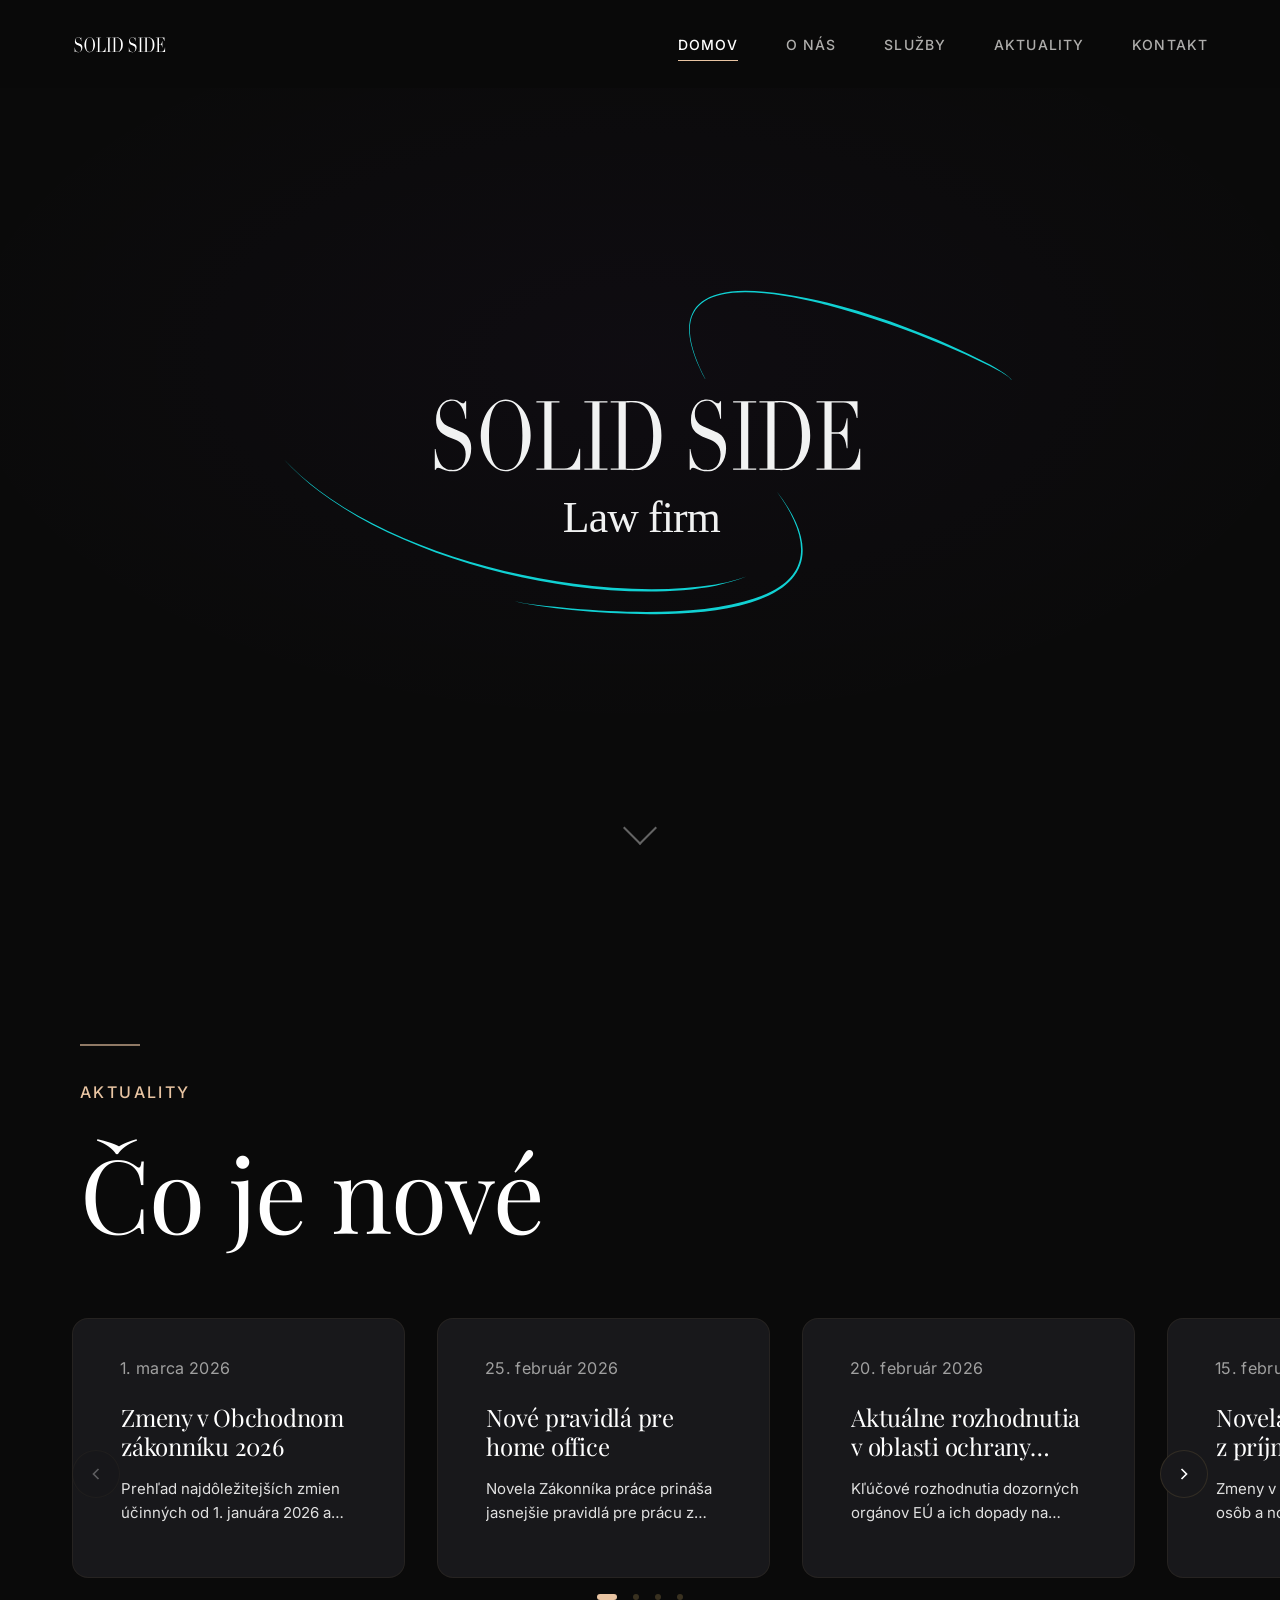
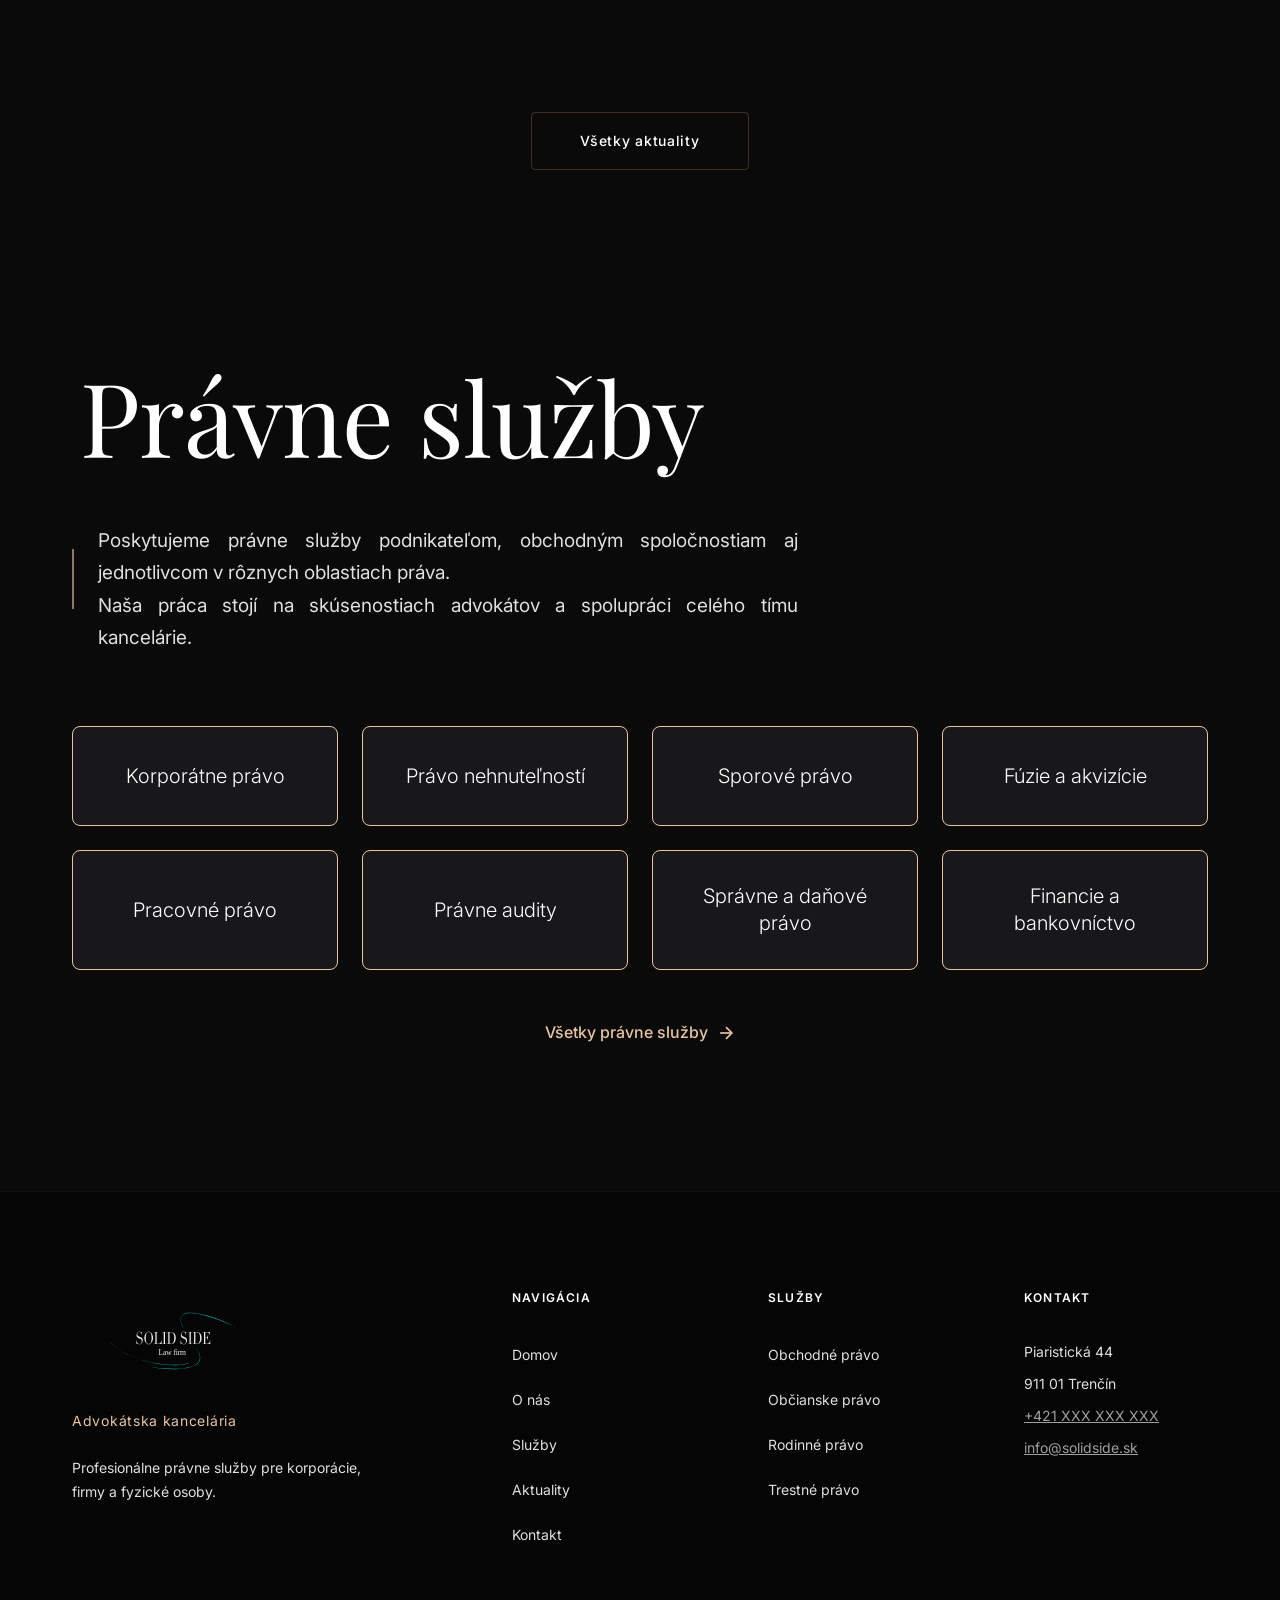
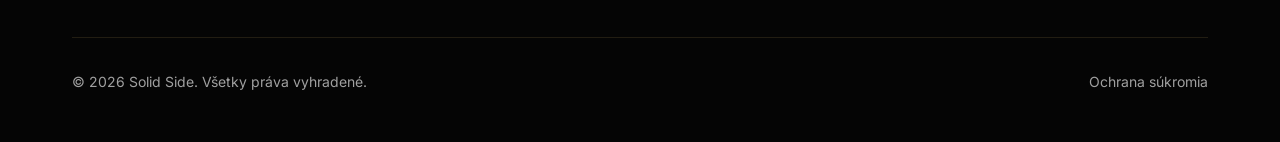
==== commit c3f86c92: "update" ====
--- a/sk/index.html
+++ b/sk/index.html
@@ -41,24 +41,13 @@
 
     <!-- HERO -->
     <section class="hero hero--fullscreen" id="hero">
-        <div class="hero__background"></div>
+        <div class="hero__background" style="background: url('../images/pozadiehory.png') center/cover no-repeat; position: absolute; top: 0; left: 0; width: 100%; height: 100%; z-index: 0;"></div>
         <div class="hero__logo-wrapper">
             <img src="../images/logo-na-web.svg" alt="Solid Side" class="hero__logo">
         </div>
         <button class="hero__scroll-indicator" id="scroll-indicator" aria-label="Scrollovať nižšie">
             <div class="hero__scroll-arrow"></div>
         </button>
-    </section>
-
-    <!-- STATEMENT SECTION -->
-    <section class="statement" id="statement">
-        <div class="statement__content">
-            <div class="statement__text">
-                <p><a href="o-nas.html" class="statement__link">My<span class="statement__arrow"><svg viewBox="0 0 24 24"><path d="M7 17L17 7M17 7H7M17 7V17" stroke-linecap="round" stroke-linejoin="round"/></svg></span></a> vieme, že v práve rozhodujú detaily a v biznise rozhodujú výsledky.</p>
-                <p>Klientom poskytujeme právne <a href="sluzby.html" class="statement__link">služby<span class="statement__arrow"><svg viewBox="0 0 24 24"><path d="M7 17L17 7M17 7H7M17 7V17" stroke-linecap="round" stroke-linejoin="round"/></svg></span></a> v širokom spektre právnych oblastí.</p>
-                <p>Najnovšie <a href="aktuality.html" class="statement__link">právne články<span class="statement__arrow"><svg viewBox="0 0 24 24"><path d="M7 17L17 7M17 7H7M17 7V17" stroke-linecap="round" stroke-linejoin="round"/></svg></span></a> prinášajú kontext k tomu, čo sa v práve mení.</p>
-            </div>
-        </div>
     </section>
 
     <!-- AKTUALITY - CAROUSEL -->
@@ -67,7 +56,7 @@
             <div class="section__header fade-in">
                 <div class="section__divider"></div>
                 <span class="section__label">Aktuality</span>
-                <h2 class="section__title">Právne novinky</h2>
+                <h2 class="section__title">Čo je nové</h2>
             </div>
             
             <div class="news-carousel fade-in">
@@ -162,10 +151,17 @@
     <!-- SLUŽBY - PREHĽAD -->
     <section class="section section--light">
         <div class="container">
-            <div class="section__header section__header--center fade-in">
-                <h2 class="section__title">Právne služby</h2>
-                <div class="section__divider"></div>
-                <p class="section__description">Široké pole odbornej pôsobnosti. Efektívne riešenia. Individualizovaný klientsky servis.<br>Všetko, čo vy a vaša firma potrebujete pre komplexné pokrytie právnych potrieb.</p>
+            <div class="section__header section__header--center fade-in" style="display: flex; flex-direction: column; align-items: flex-start; margin-top: -96px;">
+                <h2 class="section__title" style="margin-bottom: 3.5rem;">Právne služby</h2>
+                <div style="display: flex; align-items: flex-start;">
+                    <div class="section__divider" style="width: 2px; height: 60px; background: var(--color-accent); margin-right: 24px; margin-left: 0;"></div>
+                    <div>
+                        <p class="section__description" style="text-align:left; max-width:700px; text-align:justify; margin-left:0;">
+                            Poskytujeme právne služby podnikateľom, obchodným spoločnostiam aj jednotlivcom v rôznych oblastiach práva.<br>
+                            Naša práca stojí na skúsenostiach advokátov a spolupráci celého tímu kancelárie.
+                        </p>
+                    </div>
+                </div>
             </div>
             
             <div class="services-grid services-grid--homepage fade-in">
@@ -188,7 +184,7 @@
                     <h3 class="service-tile__title">Právne audity</h3>
                 </div>
                 <div class="service-tile">
-                    <h3 class="service-tile__title">Občianskoprávna agenda</h3>
+                    <h3 class="service-tile__title">Správne a daňové právo</h3>
                 </div>
                 <div class="service-tile">
                     <h3 class="service-tile__title">Financie a bankovníctvo</h3>
@@ -222,21 +218,21 @@
                 <div class="footer__links">
                     <h4 class="footer__title">Navigácia</h4>
                     <ul class="footer__menu">
-                        <li><a href="index.html">Domov</a></li>
-                        <li><a href="o-nas.html">O nás</a></li>
-                        <li><a href="sluzby.html">Služby</a></li>
-                        <li><a href="aktuality.html">Aktuality</a></li>
-                        <li><a href="kontakt.html">Kontakt</a></li>
+                        <li><a href="index.html" class="footer__link">Domov</a></li>
+                        <li><a href="o-nas.html" class="footer__link">O nás</a></li>
+                        <li><a href="sluzby.html" class="footer__link">Služby</a></li>
+                        <li><a href="aktuality.html" class="footer__link">Aktuality</a></li>
+                        <li><a href="kontakt.html" class="footer__link">Kontakt</a></li>
                     </ul>
                 </div>
                 
                 <div class="footer__links">
                     <h4 class="footer__title">Služby</h4>
                     <ul class="footer__menu">
-                        <li><a href="sluzby.html">Obchodné právo</a></li>
-                        <li><a href="sluzby.html">Občianske právo</a></li>
-                        <li><a href="sluzby.html">Rodinné právo</a></li>
-                        <li><a href="sluzby.html">Trestné právo</a></li>
+                        <li><a href="sluzby.html" class="footer__link">Obchodné právo</a></li>
+                        <li><a href="sluzby.html" class="footer__link">Občianske právo</a></li>
+                        <li><a href="sluzby.html" class="footer__link">Rodinné právo</a></li>
+                        <li><a href="sluzby.html" class="footer__link">Trestné právo</a></li>
                     </ul>
                 </div>
                 
@@ -252,7 +248,7 @@
             <div class="footer__bottom">
                 <p class="footer__copyright">&copy; <span id="current-year"></span> Solid Side. Všetky práva vyhradené.</p>
                 <div class="footer__legal">
-                    <a href="#">Ochrana súkromia</a>
+                    <a href="#" class="footer__link">Ochrana súkromia</a>
                 </div>
             </div>
         </div>
--- a/style.css
+++ b/style.css
@@ -1,3 +1,30 @@
+/* Footer gold underline effect */
+.footer__link {
+    position: relative;
+    color: var(--color-text-secondary);
+    text-decoration: none !important;
+}
+
+.footer__link::after {
+    content: '';
+    position: absolute;
+    bottom: 0;
+    left: 0;
+    width: 0;
+    height: 2px;
+    background: var(--color-accent);
+    transition: width var(--transition-base);
+}
+
+.footer__link:hover,
+.footer__link.active {
+    color: var(--color-text-light);
+}
+
+.footer__link:hover::after,
+.footer__link.active::after {
+    width: 100%;
+}
 /* ========================================
    SOLID SIDE - ADVOKÁTSKA KANCELÁRIA
    Hlavný stylesheet
@@ -68,7 +95,7 @@
     --text-hero: clamp(2.375rem, 1.5rem + 4.375vw, 4.5rem);
     
     /* Section titles (main): large, impactful */
-    --text-section-title: clamp(2.75rem, 10vw, 11rem);
+    --text-section-title: clamp(2.2rem, 8vw, 8.8rem);
     
     /* H1 Section titles (secondary): 30px → 48px */
     --text-h1: clamp(1.875rem, 1.25rem + 3.125vw, 3rem);
@@ -222,10 +249,7 @@
     overflow-x: clip;
 }
 
-::selection {
-    background-color: rgba(168, 85, 247, 0.3);
-    color: #FFFFFF;
-}
+// ...existing code...
 
 a {
     color: var(--color-accent);
@@ -469,6 +493,7 @@
 .section__header {
     text-align: left;
     margin-bottom: var(--space-3xl);
+    position: relative;
 }
 
 .section__label {
@@ -480,6 +505,15 @@
     letter-spacing: var(--tracking-label);
     color: var(--color-accent);
     margin-bottom: var(--space-xl);
+    margin-left: calc(var(--space-xl) - 24px);
+}
+
+.section__divider {
+    width: 60px;
+    height: 2px;
+    background: var(--color-accent);
+    margin-left: calc(var(--space-xl) - 24px);
+    margin-bottom: var(--space-xl);
 }
 
 .section__title {
@@ -488,10 +522,11 @@
     font-weight: 300;
     color: var(--color-text);
     margin-bottom: var(--space-lg);
-    margin-left: -0.08em;
     line-height: 1.05;
     letter-spacing: -0.01em;
     font-style: normal;
+    text-align: left;
+    margin-left: calc(var(--space-xl) - 24px);
 }
 
 .section__description {
@@ -616,7 +651,8 @@
 /* Overlap card grid */
 .overlap-grid {
     display: grid;
-    grid-template-columns: repeat(auto-fit, minmax(300px, 1fr));
+    grid-template-columns: 1fr 1fr;
+    grid-template-rows: 1fr 1fr;
     gap: var(--space-xl);
     margin-top: var(--card-lift);
     position: relative;
@@ -826,6 +862,8 @@
     letter-spacing: var(--tracking-nav);
     padding: var(--space-sm) 0;
     transition: color var(--transition-fast);
+    text-decoration: none !important;
+    border-bottom: none !important;
 }
 
 .nav__link::after {
@@ -1109,6 +1147,13 @@
     line-height: var(--line-height-body);
 }
 
+.hero__subtitle {
+    text-align: left;
+    margin-left: var(--space-xl);
+    max-width: 700px;
+    white-space: pre-line;
+}
+
 .hero__cta {
     display: flex;
     gap: var(--space-lg);
@@ -1402,7 +1447,7 @@
     font-size: var(--text-sm);
     color: var(--color-text-muted);
     line-height: var(--line-height-normal);
-    text-align: center;
+    text-align: justify;
 }
 
 /* ========================================
@@ -1560,9 +1605,9 @@
 }
 
 .service-tile__title {
-    font-family: var(--font-primary);
+    font-family: 'Satoshi', 'Inter', -apple-system, BlinkMacSystemFont, 'Segoe UI', sans-serif !important;
     font-size: var(--text-h3);
-    font-weight: var(--font-weight-semibold);
+    font-weight: 300;
     color: #fff;
     line-height: var(--line-height-h2);
     margin: 0;
@@ -2008,43 +2053,42 @@
 
 .news-carousel-card--no-image .news-carousel-card__content {
     height: auto;
-    padding: var(--space-2xl);
+    padding: var(--space-xl) var(--space-2xl);
 }
 
 .news-carousel-card__content {
-    padding: var(--space-lg);
+    padding: var(--space-xl) var(--space-2xl);
     display: flex;
     flex-direction: column;
     height: 180px;
+    margin-top: 10%;
 }
 
 .news-carousel-card__date {
-    display: block;
-    font-family: var(--font-primary);
-    font-size: 0.8125rem;
-    font-weight: 400;
+    position: absolute;
+    top: calc(var(--space-md) + 8%);
+    left: calc(var(--space-xl) + 16px);
+    font-size: 0.95em;
     color: var(--color-text-muted);
     margin-bottom: var(--space-md);
     letter-spacing: 0.02em;
 }
 
 .news-carousel-card__title {
-    font-family: var(--font-display);
-    font-size: clamp(1.25rem, 1rem + 1vw, 1.5rem);
-    font-weight: 700;
-    color: var(--color-text);
-    margin-bottom: var(--space-md);
-    line-height: 1.3;
-    transition: color var(--transition-base);
+    font-family: 'Playfair Display', Georgia, serif !important;
+    font-size: var(--text-h2);
+    font-weight: 300;
+    color: #fff;
+    line-height: 1.2;
+    margin: 0 0 var(--space-md) 0;
+    letter-spacing: -0.01em;
+    font-style: normal;
     display: -webkit-box;
     -webkit-line-clamp: 2;
-    line-clamp: 2;
     -webkit-box-orient: vertical;
     overflow: hidden;
-}
-
-.news-carousel-card:hover .news-carousel-card__title {
-    color: var(--color-accent);
+    text-overflow: ellipsis;
+    max-height: calc(2 * 1.2em * 1.1);
 }
 
 .news-carousel-card__excerpt {
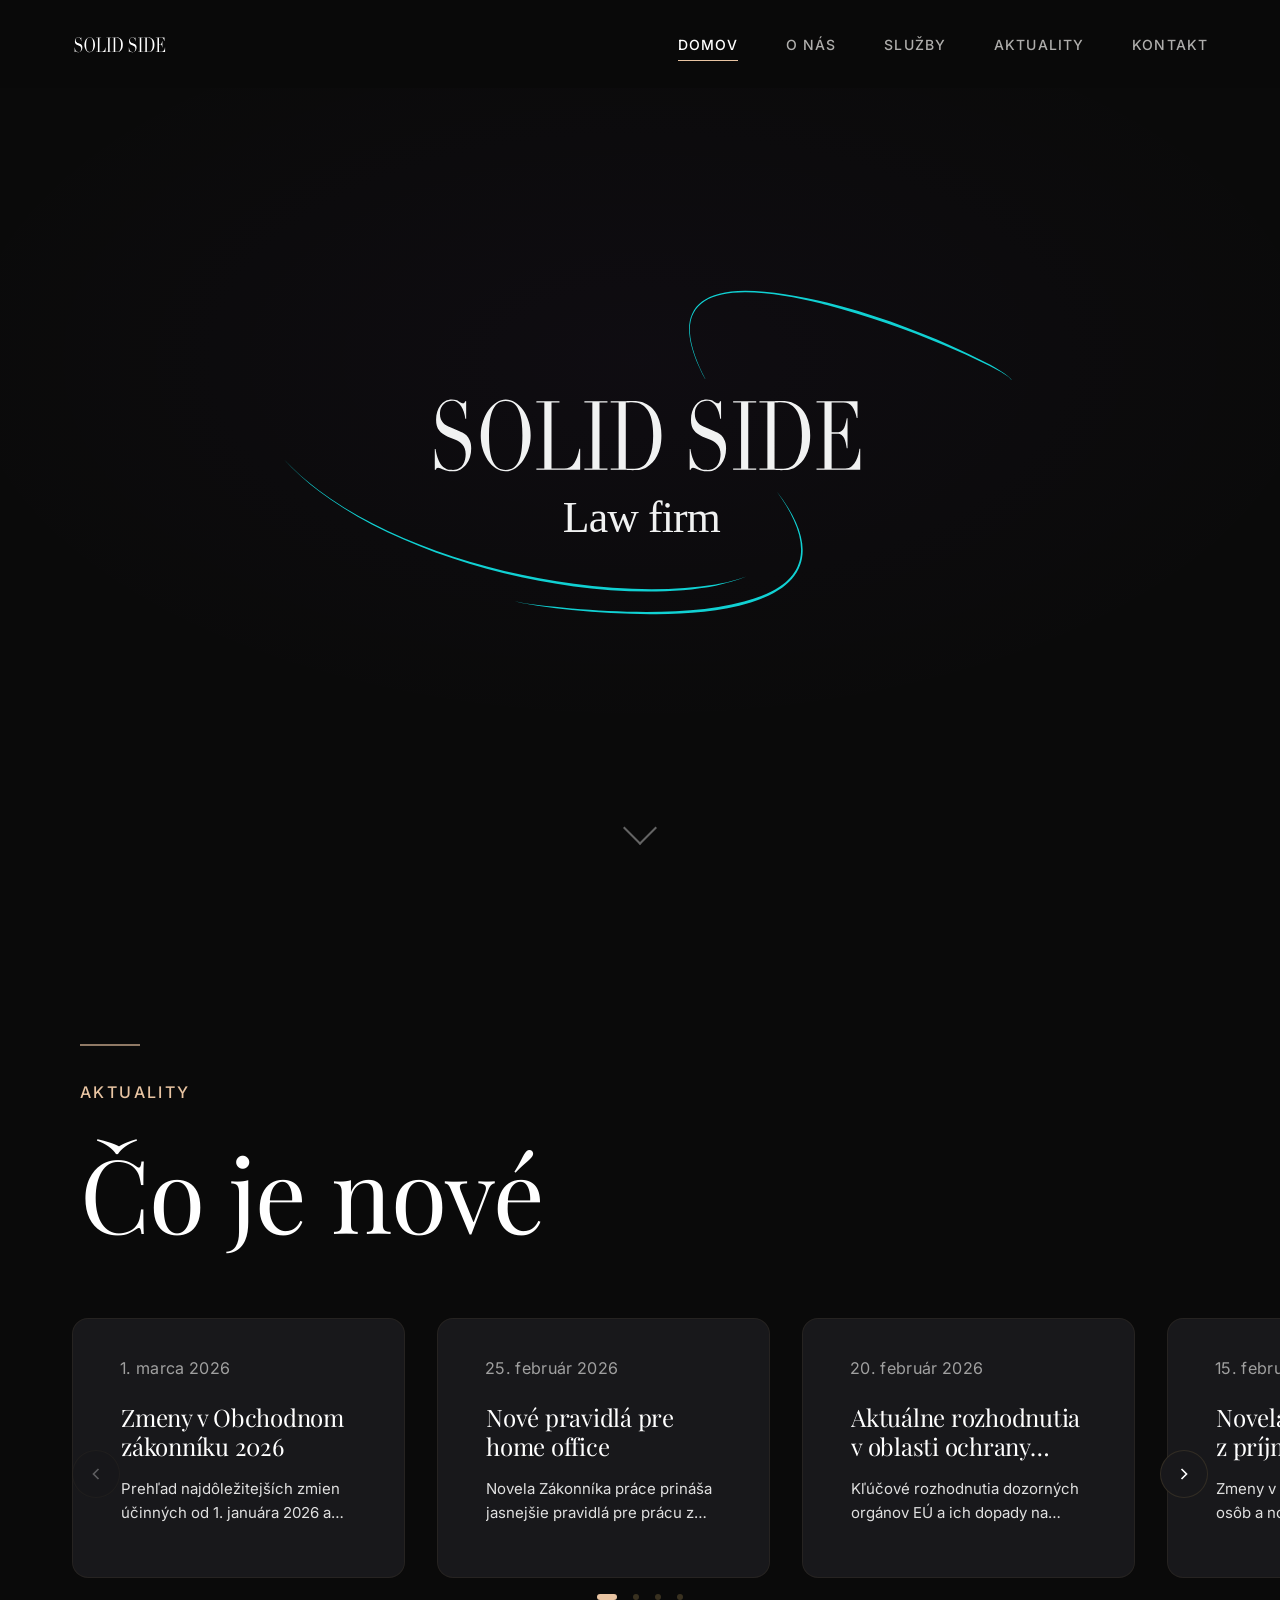
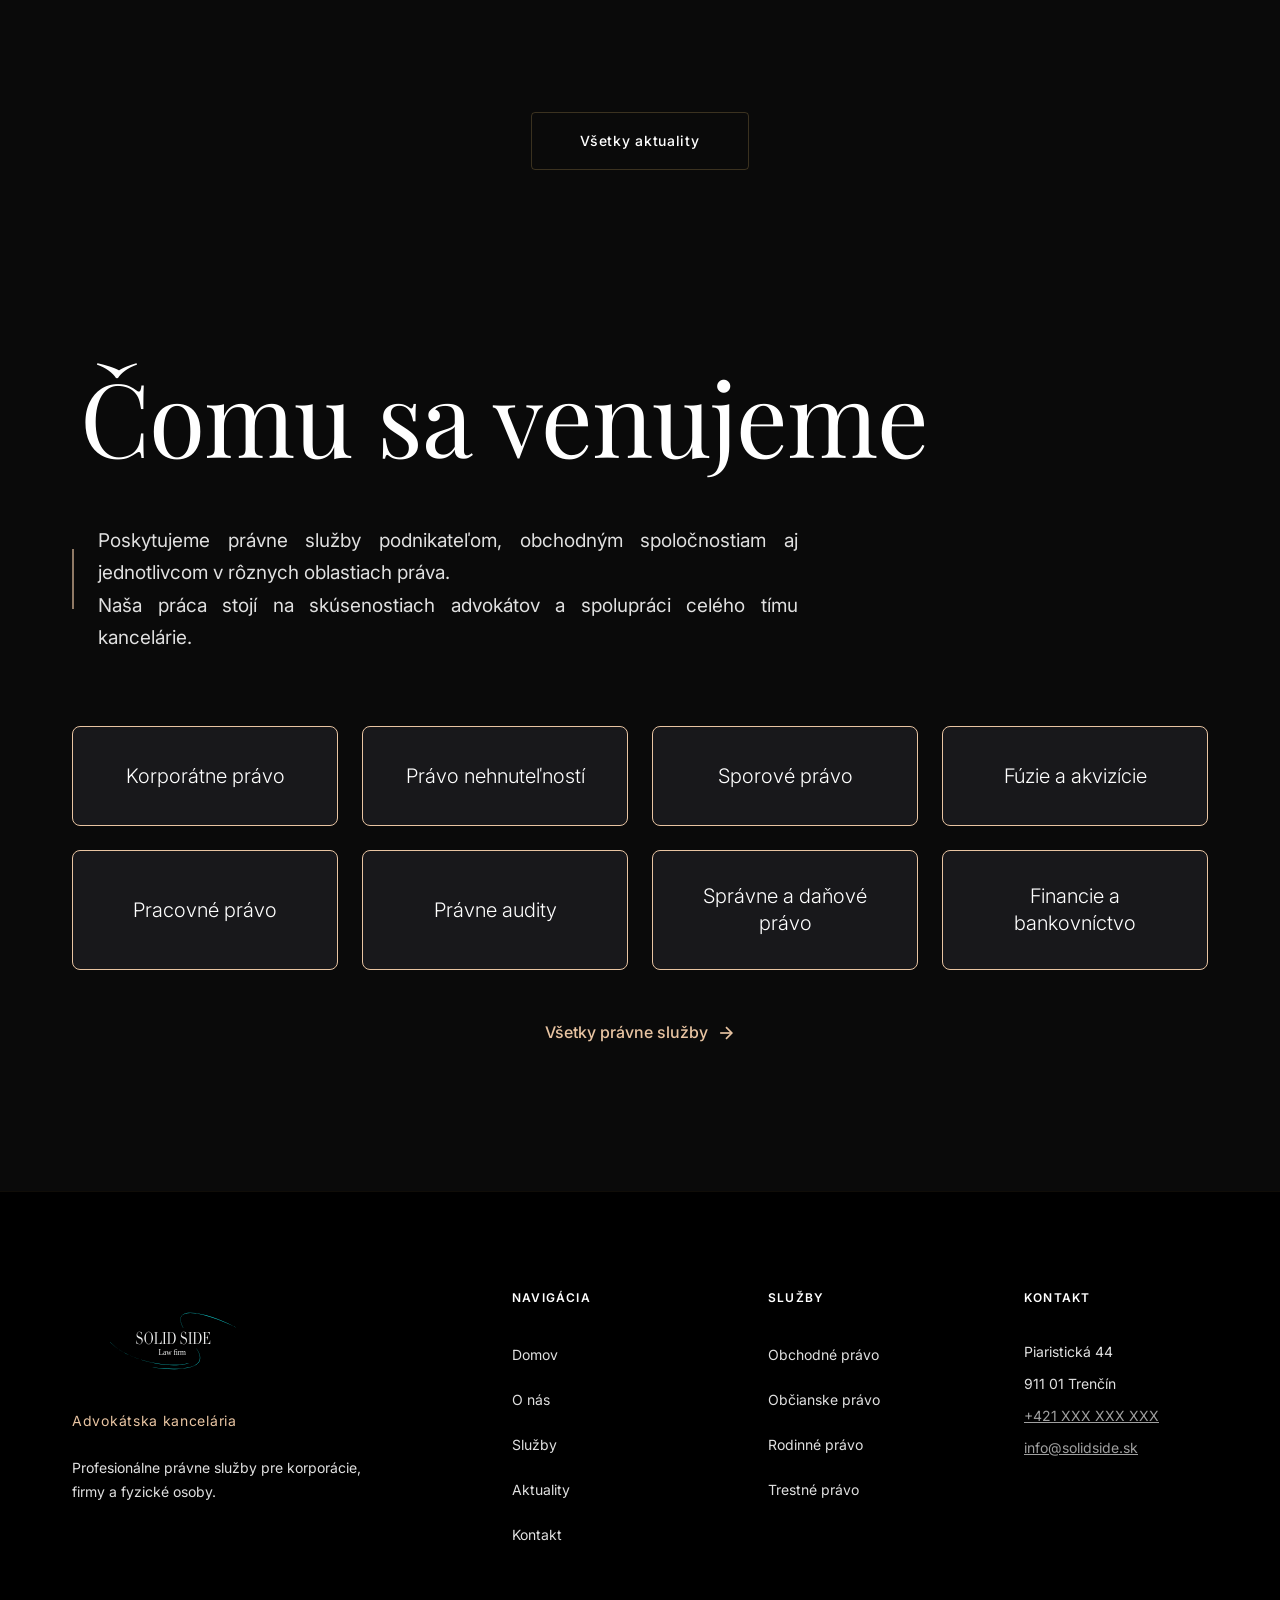
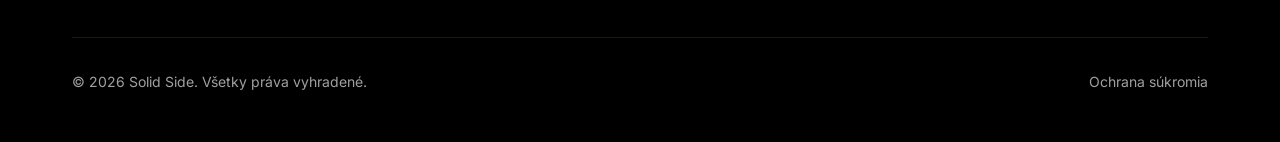
==== commit cbb66dfe: "update" ====
--- a/sk/index.html
+++ b/sk/index.html
@@ -41,9 +41,9 @@
 
     <!-- HERO -->
     <section class="hero hero--fullscreen" id="hero">
-        <div class="hero__background" style="background: url('../images/pozadiehory.png') center/cover no-repeat; position: absolute; top: 0; left: 0; width: 100%; height: 100%; z-index: 0;"></div>
-        <div class="hero__logo-wrapper">
-            <img src="../images/logo-na-web.svg" alt="Solid Side" class="hero__logo">
+        <div class="hero__background" style="background: url('../images/pozadiehory.png'), url('../images/svetlopozadie.png'); background-position: center, center; background-size: cover, contain; background-repeat: no-repeat, no-repeat; position: absolute; top: 0; left: 0; width: 100%; height: 100%; z-index: 0;"></div>
+        <div class="hero__logo-wrapper" style="display: flex; justify-content: center; align-items: center; height: 100vh; position: relative; z-index: 2;">
+            <img src="../images/logo-na-web.svg" alt="Solid Side" class="hero__logo" style="display: block; margin: 0 auto;" />
         </div>
         <button class="hero__scroll-indicator" id="scroll-indicator" aria-label="Scrollovať nižšie">
             <div class="hero__scroll-arrow"></div>
@@ -152,7 +152,7 @@
     <section class="section section--light">
         <div class="container">
             <div class="section__header section__header--center fade-in" style="display: flex; flex-direction: column; align-items: flex-start; margin-top: -96px;">
-                <h2 class="section__title" style="margin-bottom: 3.5rem;">Právne služby</h2>
+                <h2 class="section__title" style="margin-bottom: 3.5rem;">Čomu sa venujeme</h2>
                 <div style="display: flex; align-items: flex-start;">
                     <div class="section__divider" style="width: 2px; height: 60px; background: var(--color-accent); margin-right: 24px; margin-left: 0;"></div>
                     <div>
--- a/style.css
+++ b/style.css
@@ -1,3 +1,14 @@
+/* Force black background for footer on all pages */
+.footer {
+    background: #000 !important;
+    opacity: 1 !important;
+    position: relative !important;
+    margin-top: 0 !important;
+    clear: both;
+    width: 100vw !important;
+    left: 0;
+    z-index: 10;
+}
 /* Footer gold underline effect */
 .footer__link {
     position: relative;
